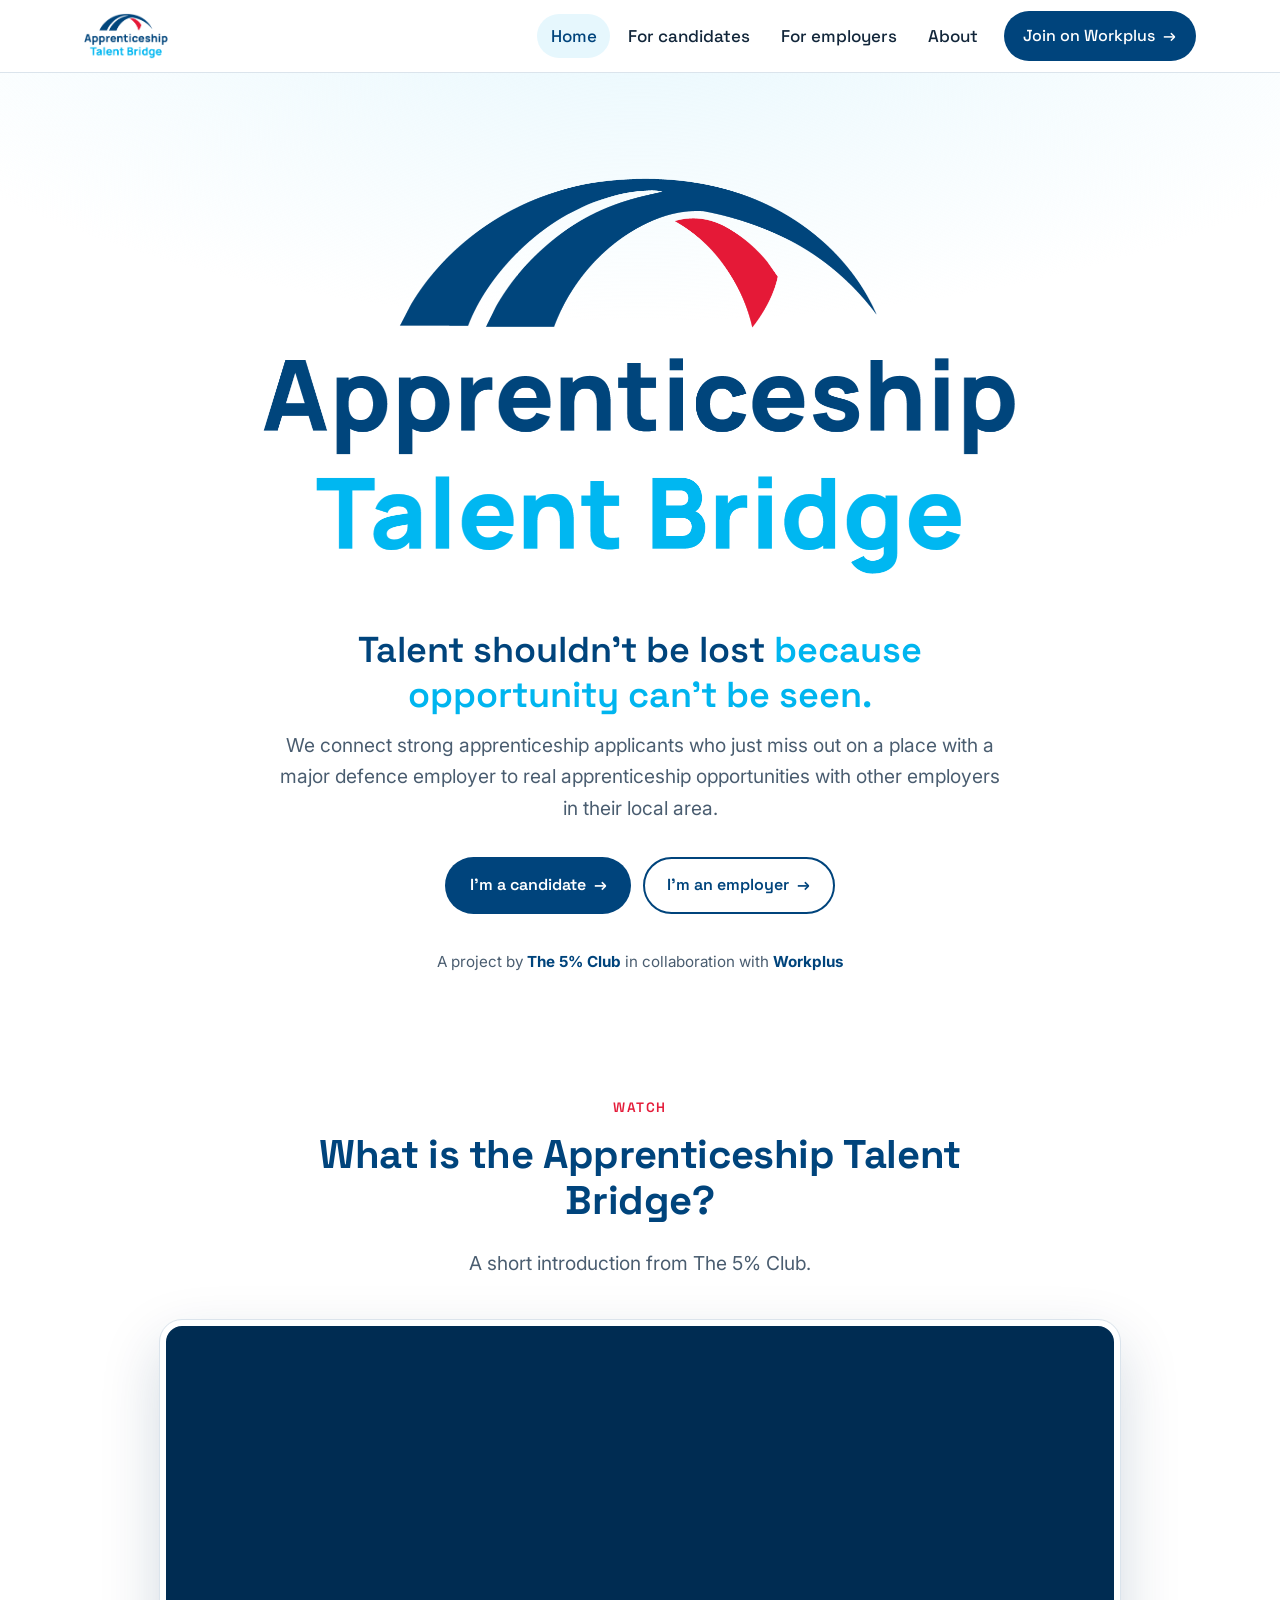
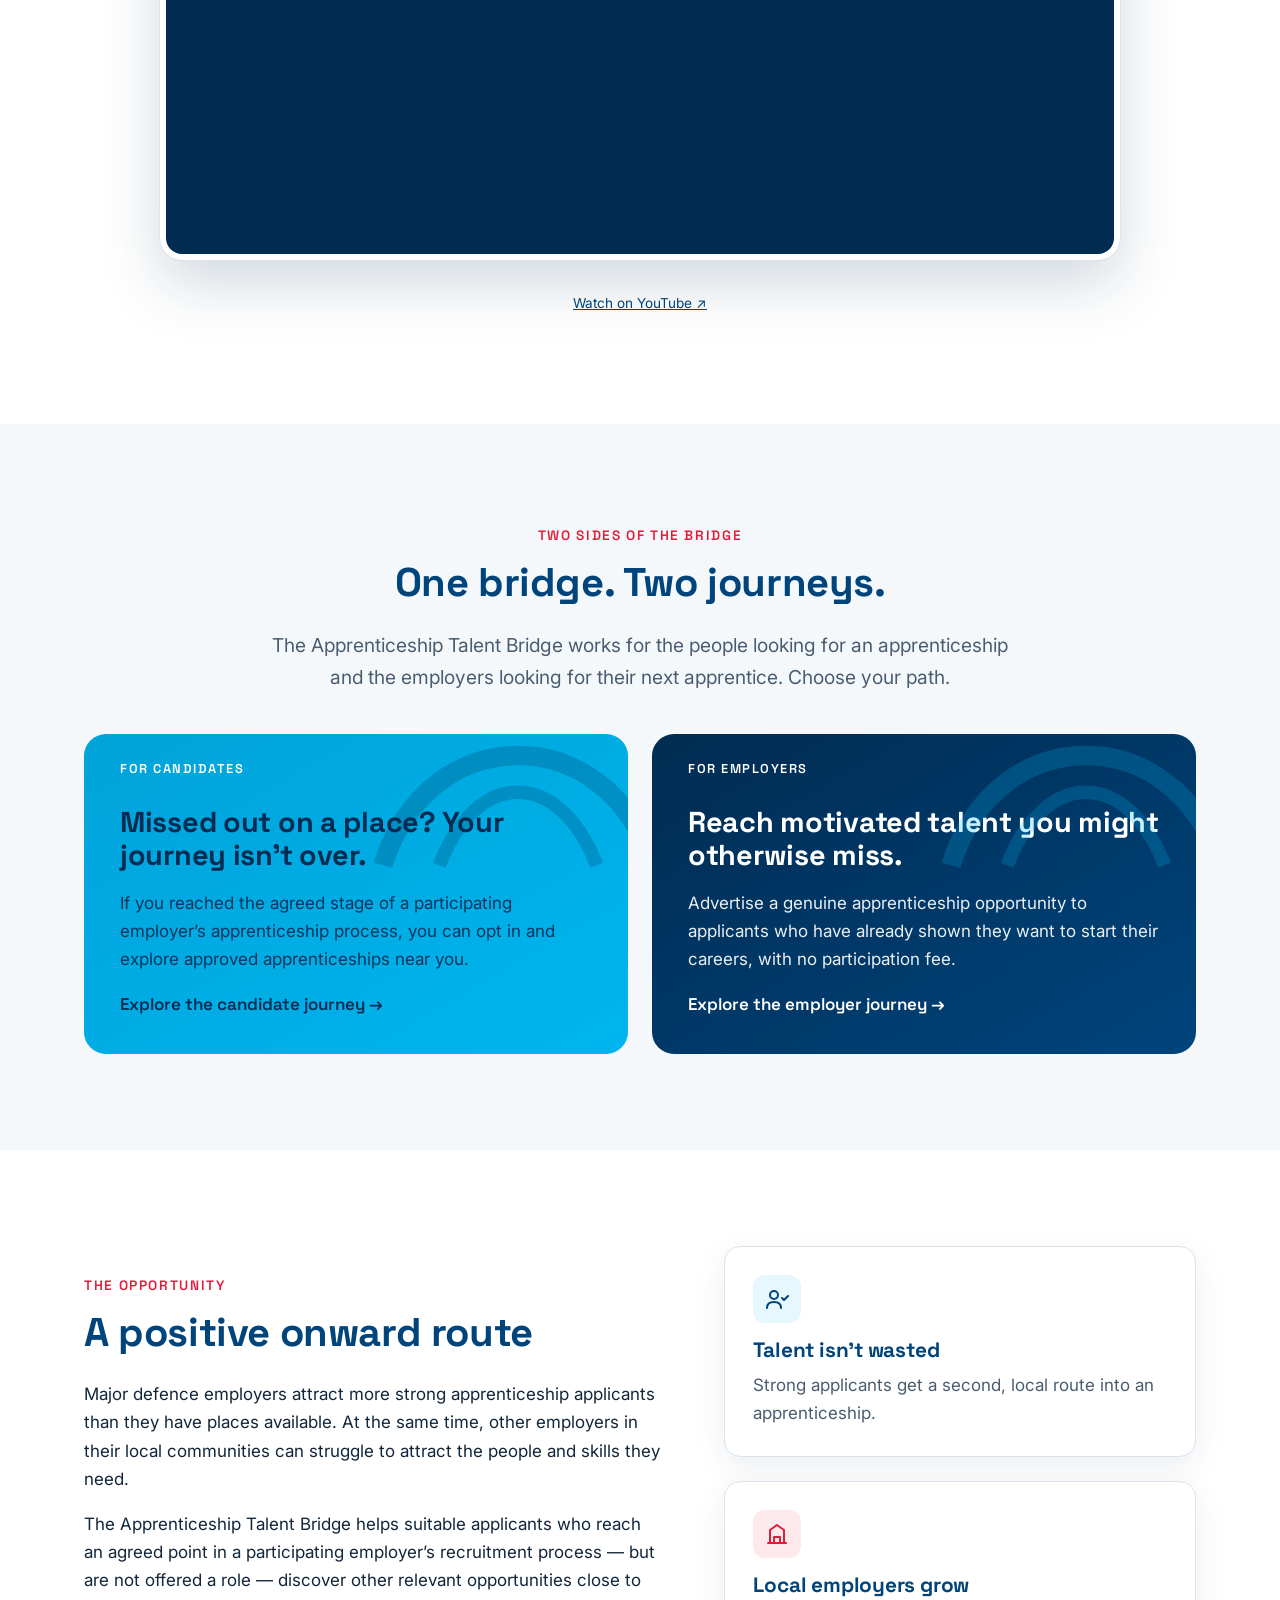
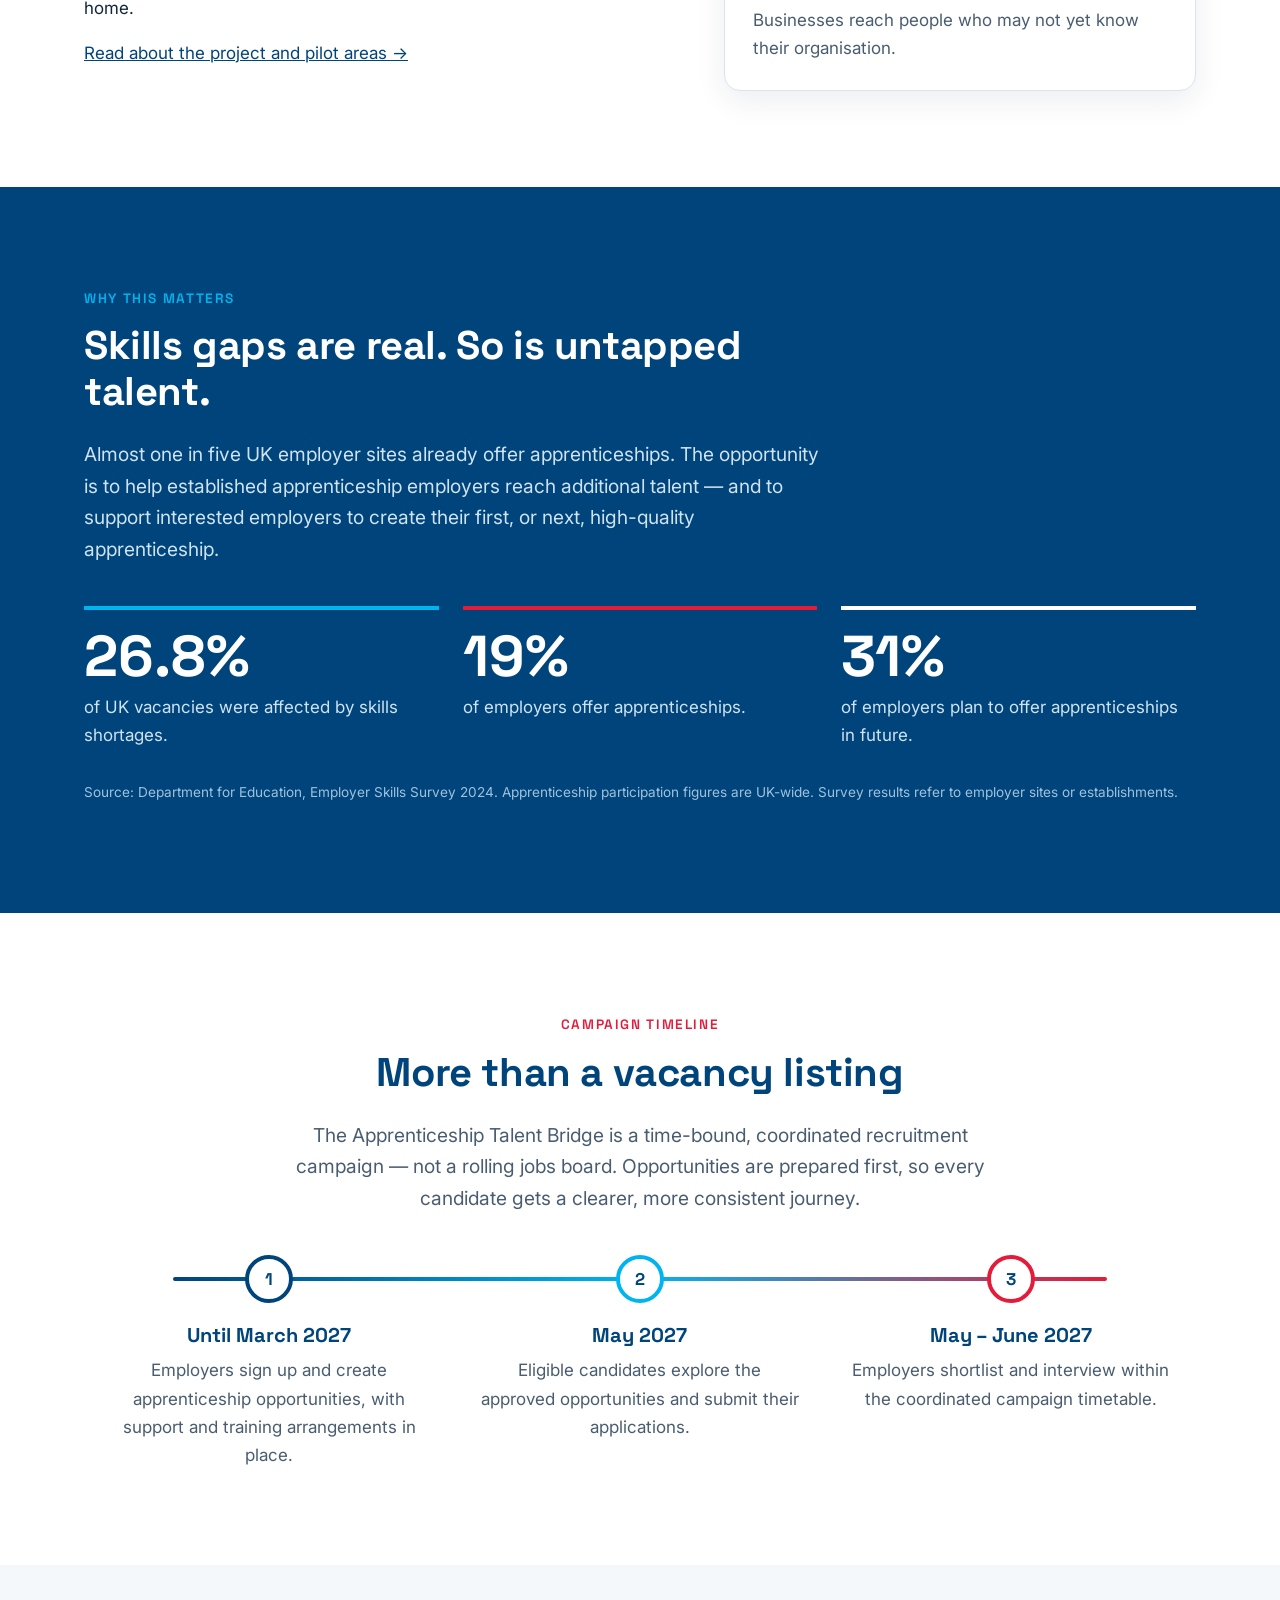
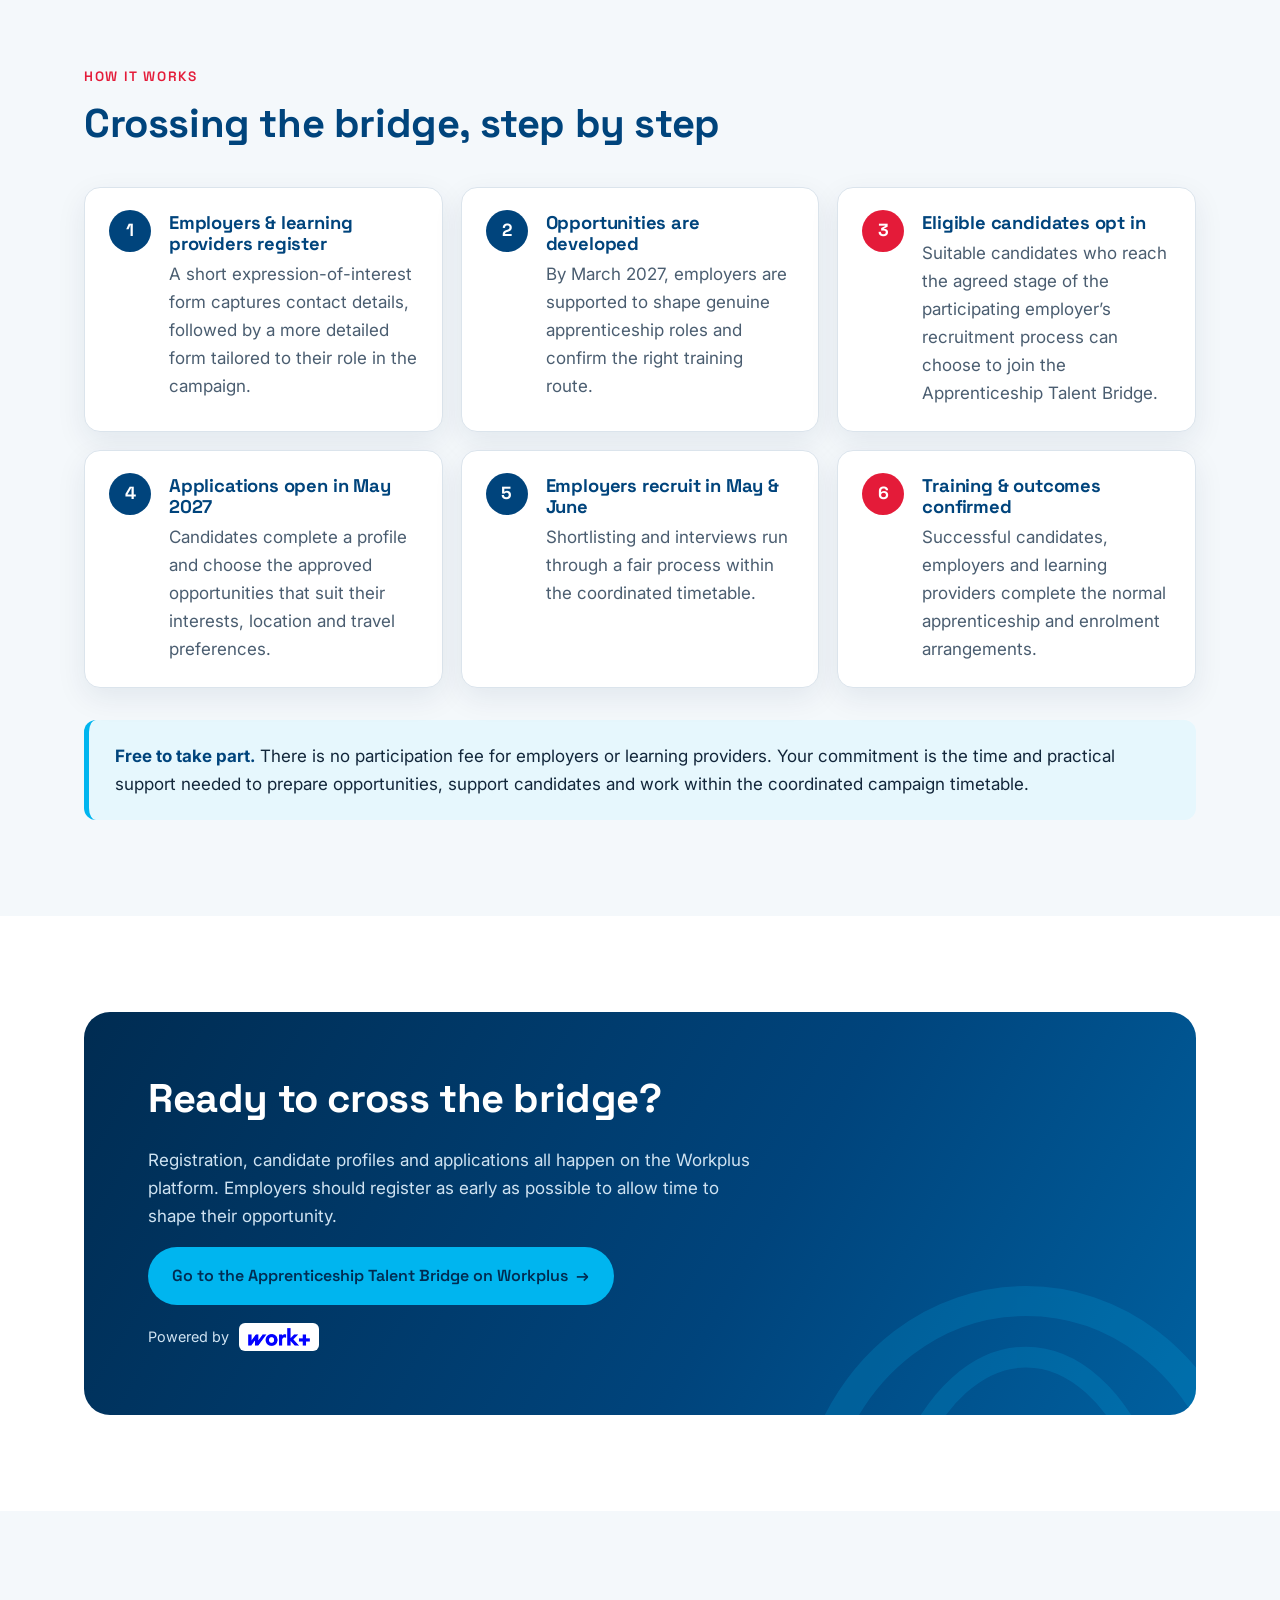
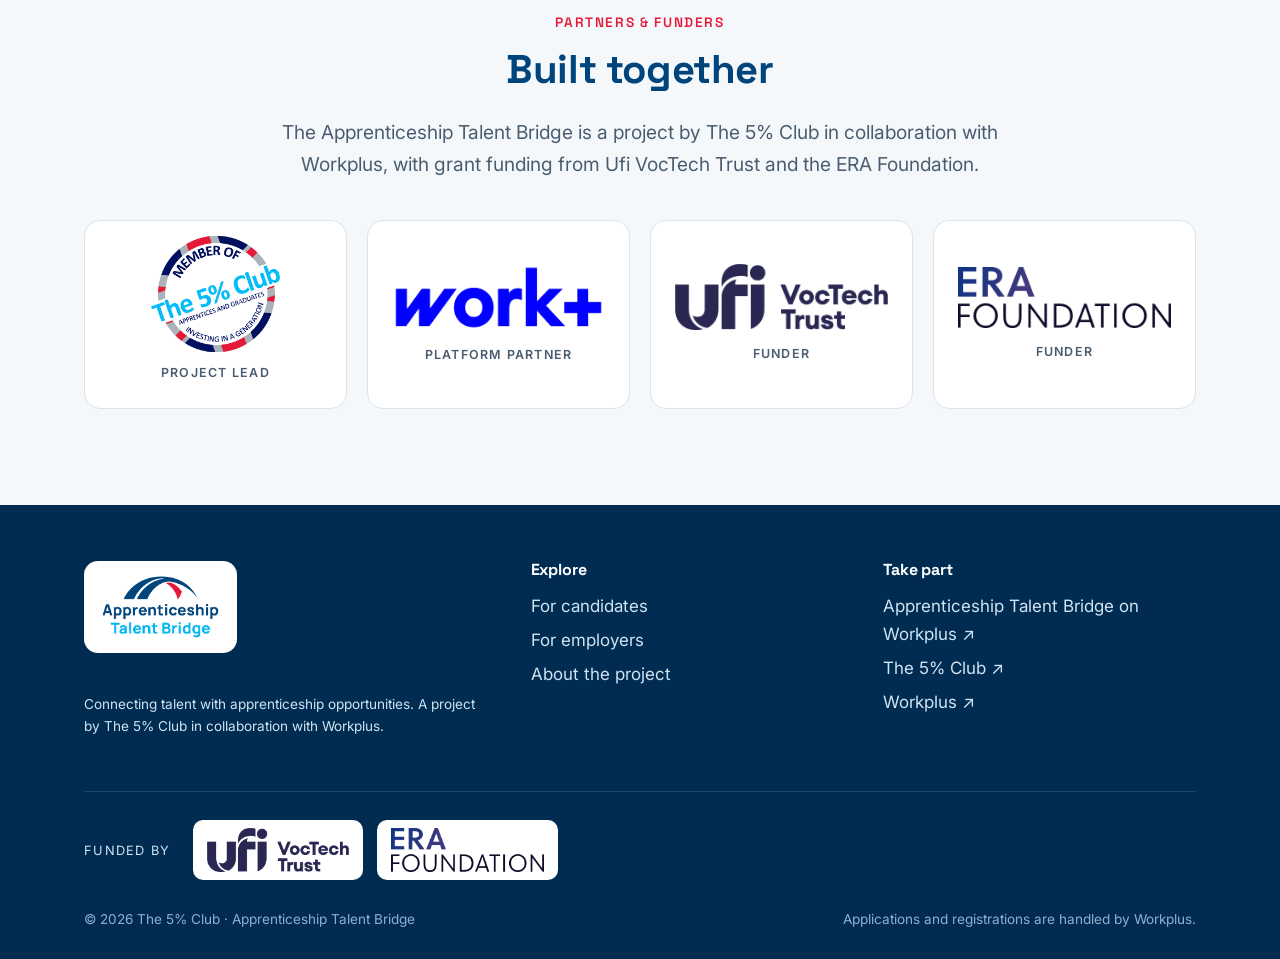
==== index.html @ cb05fc63 "Update Apprenticeship Talent Bridge website" ====
<!doctype html>
<html lang="en-GB">
<head>
  <meta charset="utf-8">
  <meta name="viewport" content="width=device-width, initial-scale=1">
  <title>Apprenticeship Talent Bridge</title>
  <meta name="description" content="The Apprenticeship Talent Bridge connects talented apprenticeship applicants with opportunities at local employers. A project by The 5% Club in collaboration with Workplus.">
  <link rel="icon" href="assets/logos/atb-logo.png">
  <link rel="preconnect" href="https://fonts.googleapis.com">
  <link rel="preconnect" href="https://fonts.gstatic.com" crossorigin>
  <link href="https://fonts.googleapis.com/css2?family=Inter:wght@400;500;600&family=Space+Grotesk:wght@500;600;700&display=swap" rel="stylesheet">
  <link rel="stylesheet" href="css/styles.css">
</head>
<body>
  <a class="skip-link" href="#main">Skip to content</a>

  <header class="site-header">
    <div class="container">
      <a class="brand" href="index.html" aria-label="Apprenticeship Talent Bridge home">
        <img src="assets/logos/atb-logo.png" alt="Apprenticeship Talent Bridge">
      </a>
      <button class="menu-toggle" aria-expanded="false" aria-controls="site-nav" aria-label="Open menu">
        <svg width="24" height="24" viewBox="0 0 24 24" fill="none" stroke="currentColor" stroke-width="2.5" stroke-linecap="round"><path d="M4 7h16M4 12h16M4 17h16"/></svg>
      </button>
      <nav class="nav" id="site-nav" aria-label="Main">
        <a href="index.html" aria-current="page">Home</a>
        <a href="candidates.html">For candidates</a>
        <a href="employers.html">For employers</a>
        <a href="about.html">About</a>
        <a class="btn btn-primary" href="https://campaigns.workplus.app/atb" target="_blank" rel="noopener">Join on Workplus <span class="arrow" aria-hidden="true">→</span></a>
      </nav>
    </div>
  </header>

  <main id="main">
    <!-- HERO: ATB logo is the dominant element -->
    <section class="hero-home">
      <div class="container">
        <h1 class="mb-0">
          <img class="hero-logo" src="assets/logos/atb-logo.png" alt="Apprenticeship Talent Bridge" width="1500" height="814">
        </h1>
        <p class="hero-tagline">Talent shouldn’t be lost <span>because opportunity can’t be seen.</span></p>
        <p class="lead">We connect strong apprenticeship applicants who just miss out on a place with a major defence employer to real apprenticeship opportunities with other employers in their local area.</p>
        <div class="btn-row">
          <a class="btn btn-primary" href="candidates.html">I’m a candidate <span class="arrow" aria-hidden="true">→</span></a>
          <a class="btn btn-outline" href="employers.html">I’m an employer <span class="arrow" aria-hidden="true">→</span></a>
        </div>
        <p class="hero-credit">A project by <strong>The 5% Club</strong> in collaboration with <strong>Workplus</strong></p>
      </div>
    </section>

    <!-- Explainer video (autoplay off; privacy-enhanced mode sets no YouTube cookies until played) -->
    <section class="section video-section" aria-labelledby="video-heading">
      <div class="container">
        <div class="section-head center" data-reveal>
          <span class="eyebrow">Watch</span>
          <h2 id="video-heading">What is the Apprenticeship Talent Bridge?</h2>
          <p class="lead">A short introduction from The 5% Club.</p>
        </div>
        <div class="video-frame" data-reveal>
          <iframe
            src="https://www.youtube-nocookie.com/embed/Qj1nKmSsBhU?rel=0"
            title="What is the Apprenticeship Talent Bridge? (YouTube video from The 5% Club)"
            loading="lazy"
            allow="accelerometer; clipboard-write; encrypted-media; gyroscope; picture-in-picture; web-share"
            referrerpolicy="strict-origin-when-cross-origin"
            allowfullscreen></iframe>
        </div>
        <p class="center small muted mt-2"><a href="https://youtu.be/Qj1nKmSsBhU" target="_blank" rel="noopener">Watch on YouTube ↗</a></p>
      </div>
    </section>

    <!-- Two perspectives -->
    <section class="section alt">
      <div class="container">
        <div class="section-head center" data-reveal>
          <span class="eyebrow">Two sides of the bridge</span>
          <h2>One bridge. Two journeys.</h2>
          <p class="lead">The Apprenticeship Talent Bridge works for the people looking for an apprenticeship and the employers looking for their next apprentice. Choose your path.</p>
        </div>
        <div class="doors">
          <a class="door candidate" href="candidates.html" data-reveal>
            <span class="tag">For candidates</span>
            <svg class="arch" viewBox="0 0 400 220" aria-hidden="true" style="color:#002c52"><path d="M20 215C80 20 320 20 380 215" fill="none" stroke="currentColor" stroke-width="26"/><path d="M95 215C145 85 255 85 305 215" fill="none" stroke="currentColor" stroke-width="18"/></svg>
            <h3>Missed out on a place? Your journey isn’t over.</h3>
            <p>If you reached the agreed stage of a participating employer’s apprenticeship process, you can opt in and explore approved apprenticeships near you.</p>
            <span class="door-link">Explore the candidate journey →</span>
          </a>
          <a class="door employer" href="employers.html" data-reveal>
            <span class="tag">For employers</span>
            <svg class="arch" viewBox="0 0 400 220" aria-hidden="true" style="color:#00b5ef"><path d="M20 215C80 20 320 20 380 215" fill="none" stroke="currentColor" stroke-width="26"/><path d="M95 215C145 85 255 85 305 215" fill="none" stroke="currentColor" stroke-width="18"/></svg>
            <h3>Reach motivated talent you might otherwise miss.</h3>
            <p>Advertise a genuine apprenticeship opportunity to applicants who have already shown they want to start their careers, with no participation fee.</p>
            <span class="door-link">Explore the employer journey →</span>
          </a>
        </div>
      </div>
    </section>

    <!-- The opportunity -->
    <section class="section">
      <div class="container split">
        <div data-reveal>
          <span class="eyebrow">The opportunity</span>
          <h2>A positive onward route</h2>
          <p>Major defence employers attract more strong apprenticeship applicants than they have places available. At the same time, other employers in their local communities can struggle to attract the people and skills they need.</p>
          <p>The Apprenticeship Talent Bridge helps suitable applicants who reach an agreed point in a participating employer’s recruitment process — but are not offered a role — discover other relevant opportunities close to home.</p>
          <p class="mb-0"><a href="about.html">Read about the project and pilot areas →</a></p>
        </div>
        <div class="grid" data-reveal>
          <div class="card">
            <div class="icon" aria-hidden="true"><svg width="24" height="24" viewBox="0 0 24 24" fill="none" stroke="currentColor" stroke-width="2" stroke-linecap="round" stroke-linejoin="round"><circle cx="9" cy="8" r="4"/><path d="M2 21c0-4 3-6 7-6s7 2 7 6"/><path d="M17 11l2 2 4-4"/></svg></div>
            <h3>Talent isn’t wasted</h3>
            <p class="muted">Strong applicants get a second, local route into an apprenticeship.</p>
          </div>
          <div class="card">
            <div class="icon red" aria-hidden="true"><svg width="24" height="24" viewBox="0 0 24 24" fill="none" stroke="currentColor" stroke-width="2" stroke-linecap="round" stroke-linejoin="round"><path d="M3 21h18"/><path d="M5 21V8l7-5 7 5v13"/><path d="M9 21v-6h6v6"/></svg></div>
            <h3>Local employers grow</h3>
            <p class="muted">Businesses reach people who may not yet know their organisation.</p>
          </div>
        </div>
      </div>
    </section>

    <!-- Why it matters -->
    <section class="section navy">
      <div class="container">
        <div class="section-head" data-reveal>
          <span class="eyebrow" style="color:var(--sky)">Why this matters</span>
          <h2>Skills gaps are real. So is untapped talent.</h2>
          <p class="lead">Almost one in five UK employer sites already offer apprenticeships. The opportunity is to help established apprenticeship employers reach additional talent — and to support interested employers to create their first, or next, high-quality apprenticeship.</p>
        </div>
        <div class="stats" data-reveal>
          <div class="stat"><div class="stat-num">26.8%</div><p>of UK vacancies were affected by skills shortages.</p></div>
          <div class="stat"><div class="stat-num">19%</div><p>of employers offer apprenticeships.</p></div>
          <div class="stat"><div class="stat-num">31%</div><p>of employers plan to offer apprenticeships in future.</p></div>
        </div>
        <p class="source">Source: Department for Education, Employer Skills Survey 2024. Apprenticeship participation figures are UK-wide. Survey results refer to employer sites or establishments.</p>
      </div>
    </section>

    <!-- Timeline -->
    <section class="section">
      <div class="container">
        <div class="section-head center" data-reveal>
          <span class="eyebrow">Campaign timeline</span>
          <h2>More than a vacancy listing</h2>
          <p class="lead">The Apprenticeship Talent Bridge is a time-bound, coordinated recruitment campaign — not a rolling jobs board. Opportunities are prepared first, so every candidate gets a clearer, more consistent journey.</p>
        </div>
        <div class="timeline" data-reveal>
          <div class="tl-item">
            <div class="tl-dot">1</div>
            <div>
              <div class="tl-when">Until March 2027</div>
              <p>Employers sign up and create apprenticeship opportunities, with support and training arrangements in place.</p>
            </div>
          </div>
          <div class="tl-item">
            <div class="tl-dot">2</div>
            <div>
              <div class="tl-when">May 2027</div>
              <p>Eligible candidates explore the approved opportunities and submit their applications.</p>
            </div>
          </div>
          <div class="tl-item">
            <div class="tl-dot">3</div>
            <div>
              <div class="tl-when">May – June 2027</div>
              <p>Employers shortlist and interview within the coordinated campaign timetable.</p>
            </div>
          </div>
        </div>
      </div>
    </section>

    <!-- How it works -->
    <section class="section alt">
      <div class="container">
        <div class="section-head" data-reveal>
          <span class="eyebrow">How it works</span>
          <h2>Crossing the bridge, step by step</h2>
        </div>
        <ol class="steps cols">
          <li class="step" data-reveal><h3>Employers &amp; learning providers register</h3><p>A short expression-of-interest form captures contact details, followed by a more detailed form tailored to their role in the campaign.</p></li>
          <li class="step" data-reveal><h3>Opportunities are developed</h3><p>By March 2027, employers are supported to shape genuine apprenticeship roles and confirm the right training route.</p></li>
          <li class="step highlight" data-reveal><h3>Eligible candidates opt in</h3><p>Suitable candidates who reach the agreed stage of the participating employer’s recruitment process can choose to join the Apprenticeship Talent Bridge.</p></li>
          <li class="step" data-reveal><h3>Applications open in May 2027</h3><p>Candidates complete a profile and choose the approved opportunities that suit their interests, location and travel preferences.</p></li>
          <li class="step" data-reveal><h3>Employers recruit in May &amp; June</h3><p>Shortlisting and interviews run through a fair process within the coordinated timetable.</p></li>
          <li class="step highlight" data-reveal><h3>Training &amp; outcomes confirmed</h3><p>Successful candidates, employers and learning providers complete the normal apprenticeship and enrolment arrangements.</p></li>
        </ol>
        <div class="callout mt-2" data-reveal>
          <div>
            <p><strong>Free to take part.</strong> There is no participation fee for employers or learning providers. Your commitment is the time and practical support needed to prepare opportunities, support candidates and work within the coordinated campaign timetable.</p>
          </div>
        </div>
      </div>
    </section>

    <!-- CTA -->
    <section class="section">
      <div class="container">
        <div class="cta-band" data-reveal>
          <svg class="arch" viewBox="0 0 400 220" aria-hidden="true" style="color:#00b5ef"><path d="M20 215C80 20 320 20 380 215" fill="none" stroke="currentColor" stroke-width="26"/><path d="M95 215C145 85 255 85 305 215" fill="none" stroke="currentColor" stroke-width="18"/></svg>
          <h2>Ready to cross the bridge?</h2>
          <p>Registration, candidate profiles and applications all happen on the Workplus platform. Employers should register as early as possible to allow time to shape their opportunity.</p>
          <div class="btn-row">
            <a class="btn btn-sky" href="https://campaigns.workplus.app/atb" target="_blank" rel="noopener">Go to the Apprenticeship Talent Bridge on Workplus <span class="arrow" aria-hidden="true">→</span></a>
          </div>
          <div class="wp">Powered by <img src="assets/logos/workplus.webp" alt="Workplus"></div>
        </div>
      </div>
    </section>

    <!-- Partners -->
    <section class="section alt">
      <div class="container">
        <div class="section-head center" data-reveal>
          <span class="eyebrow">Partners &amp; funders</span>
          <h2>Built together</h2>
          <p class="lead">The Apprenticeship Talent Bridge is a project by The 5% Club in collaboration with Workplus, with grant funding from Ufi VocTech Trust and the ERA Foundation.</p>
        </div>
        <div class="partners" data-reveal>
          <div class="partner"><img class="badge" src="assets/logos/5percent-club.png" alt="The 5% Club"><span class="role">Project lead</span></div>
          <div class="partner"><img src="assets/logos/workplus.webp" alt="Workplus"><span class="role">Platform partner</span></div>
          <div class="partner"><img src="assets/logos/ufi-voctech-trust.png" alt="Ufi VocTech Trust"><span class="role">Funder</span></div>
          <div class="partner"><img src="assets/logos/era-foundation.svg" alt="ERA Foundation"><span class="role">Funder</span></div>
        </div>
      </div>
    </section>
  </main>

  <footer class="site-footer">
    <div class="container">
      <div class="footer-top">
        <div>
          <a class="footer-logo" href="index.html"><img src="assets/logos/atb-logo.png" alt="Apprenticeship Talent Bridge"></a>
          <p class="mt-2 small">Connecting talent with apprenticeship opportunities. A project by The 5% Club in collaboration with Workplus.</p>
        </div>
        <div>
          <h4>Explore</h4>
          <ul>
            <li><a href="candidates.html">For candidates</a></li>
            <li><a href="employers.html">For employers</a></li>
            <li><a href="about.html">About the project</a></li>
          </ul>
        </div>
        <div>
          <h4>Take part</h4>
          <ul>
            <li><a href="https://campaigns.workplus.app/atb" target="_blank" rel="noopener">Apprenticeship Talent Bridge on Workplus ↗</a></li>
            <li><a href="https://www.5percentclub.org.uk/" target="_blank" rel="noopener">The 5% Club ↗</a></li>
            <li><a href="https://www.workplus.app/" target="_blank" rel="noopener">Workplus ↗</a></li>
          </ul>
        </div>
      </div>
      <div class="footer-logos">
        <span class="label">Funded by</span>
        <span class="logo-chip"><img src="assets/logos/ufi-voctech-trust.png" alt="Ufi VocTech Trust"></span>
        <span class="logo-chip"><img src="assets/logos/era-foundation.svg" alt="ERA Foundation"></span>
      </div>
      <div class="footer-bottom">
        <span>© <span id="year">2026</span> The 5% Club · Apprenticeship Talent Bridge</span>
        <span>Applications and registrations are handled by Workplus.</span>
      </div>
    </div>
  </footer>
  <script src="js/main.js"></script>
</body>
</html>
---- css/styles.css ----
/* =========================================================
   Apprenticeship Talent Bridge — site styles
   Brand colours taken from the ATB logo
   ========================================================= */
:root {
  --navy: #00447c;
  --navy-deep: #002c52;
  --sky: #00b5ef;
  --sky-soft: #e6f7fd;
  --red: #e41b39;
  --ink: #12263a;
  --muted: #4a5d70;
  --line: #dbe4ec;
  --bg: #ffffff;
  --bg-alt: #f4f8fb;
  --radius: 16px;
  --shadow: 0 10px 30px rgba(0, 44, 82, 0.08);
  --max: 1160px;
  --font-head: "Space Grotesk", system-ui, sans-serif;
  --font-body: "Inter", system-ui, -apple-system, "Segoe UI", sans-serif;
}

*, *::before, *::after { box-sizing: border-box; }
html { scroll-behavior: smooth; }
body {
  margin: 0;
  font-family: var(--font-body);
  font-size: 1.0625rem;
  line-height: 1.65;
  color: var(--ink);
  background: var(--bg);
  -webkit-font-smoothing: antialiased;
}
img { max-width: 100%; height: auto; display: block; }
a { color: var(--navy); }
a:hover { color: var(--sky); }
:focus-visible { outline: 3px solid var(--sky); outline-offset: 3px; border-radius: 4px; }

h1, h2, h3, h4 {
  font-family: var(--font-head);
  color: var(--navy);
  line-height: 1.15;
  margin: 0 0 .6em;
  letter-spacing: -0.01em;
}
h1 { font-size: clamp(2.2rem, 5vw, 3.4rem); }
h2 { font-size: clamp(1.8rem, 3.5vw, 2.5rem); }
h3 { font-size: 1.3rem; }
p { margin: 0 0 1em; }

.container { width: 100%; max-width: var(--max); margin: 0 auto; padding: 0 24px; }
.skip-link {
  position: absolute; left: -999px; top: 8px; background: var(--navy); color: #fff;
  padding: 8px 14px; border-radius: 8px; z-index: 100;
}
.skip-link:focus { left: 8px; color: #fff; }

.eyebrow {
  display: inline-block;
  font-family: var(--font-head);
  font-weight: 600;
  font-size: .85rem;
  text-transform: uppercase;
  letter-spacing: .12em;
  color: var(--red);
  margin-bottom: .8rem;
}
.lead { font-size: 1.2rem; color: var(--muted); max-width: 46rem; }
.muted { color: var(--muted); }
.small { font-size: .85rem; }

/* ---------- Buttons ---------- */
.btn {
  display: inline-flex; align-items: center; gap: .5rem;
  font-family: var(--font-head); font-weight: 600; font-size: 1rem;
  padding: .85rem 1.4rem; border-radius: 999px; text-decoration: none;
  border: 2px solid transparent; transition: transform .15s, background .15s, color .15s;
  cursor: pointer;
}
.btn:hover { transform: translateY(-2px); }
.btn-primary { background: var(--navy); color: #fff; }
.btn-primary:hover { background: var(--navy-deep); color: #fff; }
.btn-sky { background: var(--sky); color: var(--navy-deep); }
.btn-sky:hover { background: #fff; color: var(--navy); }
.btn-outline { border-color: var(--navy); color: var(--navy); background: transparent; }
.btn-outline:hover { background: var(--navy); color: #fff; }
.btn-light { border-color: #fff; color: #fff; }
.btn-light:hover { background: #fff; color: var(--navy); }
.btn .arrow { transition: transform .15s; }
.btn:hover .arrow { transform: translateX(3px); }
.btn-row { display: flex; flex-wrap: wrap; gap: 12px; }

/* ---------- Header ---------- */
.site-header {
  position: sticky; top: 0; z-index: 50;
  background: rgba(255,255,255,.95);
  backdrop-filter: blur(8px);
  border-bottom: 1px solid var(--line);
}
.site-header .container { display: flex; align-items: center; justify-content: space-between; gap: 16px; min-height: 72px; }
.brand img { height: 46px; width: auto; }
.nav { display: flex; align-items: center; gap: 4px; }
.nav a {
  font-family: var(--font-head); font-weight: 500; text-decoration: none; color: var(--ink);
  padding: .5rem .85rem; border-radius: 999px;
}
.nav a:hover { color: var(--navy); background: var(--bg-alt); }
.nav a[aria-current="page"] { color: var(--navy); background: var(--sky-soft); }
.nav .btn { margin-left: 8px; padding: .6rem 1.1rem; }
.nav .btn-primary, .nav .btn-primary:hover { color: #fff; background: var(--navy); }
.menu-toggle {
  display: none; background: none; border: 2px solid var(--line); border-radius: 10px;
  padding: 8px 10px; cursor: pointer; color: var(--navy);
}
.menu-toggle svg { display: block; }

@media (max-width: 860px) {
  .menu-toggle { display: block; }
  .nav {
    position: absolute; top: 100%; left: 0; right: 0;
    flex-direction: column; align-items: stretch; gap: 0;
    background: #fff; border-bottom: 1px solid var(--line);
    padding: 8px 16px 16px; display: none;
  }
  .nav.open { display: flex; }
  .nav a { padding: .8rem 1rem; border-radius: 10px; }
  .nav .btn { margin: 8px 0 0; justify-content: center; }
}

/* ---------- Home hero (dominant logo) ---------- */
.hero-home {
  position: relative; overflow: hidden;
  padding: clamp(48px, 8vw, 96px) 0 clamp(56px, 8vw, 104px);
  text-align: center;
  background:
    radial-gradient(1200px 500px at 50% -10%, var(--sky-soft), transparent 70%),
    #fff;
}
.hero-logo {
  width: min(760px, 92%);
  margin: 0 auto clamp(28px, 4vw, 44px);
  animation: rise .9s ease-out both;
}
.hero-tagline {
  font-family: var(--font-head); font-weight: 600; color: var(--navy);
  font-size: clamp(1.5rem, 3.2vw, 2.25rem); line-height: 1.25; margin: 0 auto .7rem; max-width: 40rem;
}
.hero-tagline span { color: var(--sky); }
.hero-home .lead { margin: 0 auto 2rem; }
.hero-home .btn-row { justify-content: center; }
.hero-credit { margin-top: 2.2rem; color: var(--muted); font-size: .95rem; }
.hero-credit strong { color: var(--navy); }
@keyframes rise { from { opacity: 0; transform: translateY(18px); } to { opacity: 1; transform: none; } }
@media (prefers-reduced-motion: reduce) { .hero-logo { animation: none; } html { scroll-behavior: auto; } }

/* ---------- Inner page hero ---------- */
.hero-page {
  background: var(--navy);
  color: #fff;
  padding: clamp(56px, 8vw, 96px) 0;
  position: relative; overflow: hidden;
}
.hero-page h1 { color: #fff; max-width: 46rem; }
.hero-page .lead { color: #cfe3f2; }
.hero-page .eyebrow { color: var(--sky); }
.hero-page .arch {
  position: absolute; right: -80px; bottom: -40px; width: 560px; opacity: .14; pointer-events: none;
}
.hero-page.sky { background: linear-gradient(135deg, var(--navy) 0%, #00609f 100%); }

/* ---------- Sections ---------- */
.section { padding: clamp(56px, 8vw, 96px) 0; }
.section.alt { background: var(--bg-alt); }
.section.navy { background: var(--navy); color: #fff; }
.section.navy h2, .section.navy h3 { color: #fff; }
.section.navy .lead, .section.navy .muted { color: #cfe3f2; }
.section-head { max-width: 48rem; margin-bottom: 2.5rem; }
.section-head.center { text-align: center; margin-left: auto; margin-right: auto; }
.section-head.center .lead { margin-left: auto; margin-right: auto; }

.grid { display: grid; gap: 24px; }
.grid-2 { grid-template-columns: repeat(auto-fit, minmax(300px, 1fr)); }
.grid-3 { grid-template-columns: repeat(auto-fit, minmax(260px, 1fr)); }
.split { display: grid; grid-template-columns: 1.1fr .9fr; gap: clamp(32px, 5vw, 64px); align-items: center; }
@media (max-width: 860px) { .split { grid-template-columns: 1fr; } }

/* ---------- Cards ---------- */
.card {
  background: #fff; border: 1px solid var(--line); border-radius: var(--radius);
  padding: 28px; box-shadow: var(--shadow);
}
.card h3 { margin-bottom: .4em; }
.card p:last-child { margin-bottom: 0; }
.icon {
  width: 48px; height: 48px; border-radius: 12px; display: grid; place-items: center;
  background: var(--sky-soft); color: var(--navy); margin-bottom: 16px;
}
.icon.red { background: #fde8eb; color: var(--red); }

/* Audience doors on home */
.doors { display: grid; grid-template-columns: 1fr 1fr; gap: 24px; }
@media (max-width: 760px) { .doors { grid-template-columns: 1fr; } }
.door {
  position: relative; overflow: hidden; border-radius: 22px; padding: 72px 36px 36px;
  text-decoration: none; color: #fff; min-height: 300px;
  display: flex; flex-direction: column; justify-content: flex-end;
  transition: transform .2s, box-shadow .2s;
}
.door:hover { transform: translateY(-4px); box-shadow: 0 18px 40px rgba(0,44,82,.2); color: #fff; }
.door.candidate { background: linear-gradient(150deg, #00a3d9, var(--sky)); }
.door.candidate h3, .door.candidate p, .door.candidate .door-link { color: var(--navy-deep); }
.door.employer { background: linear-gradient(150deg, var(--navy-deep), var(--navy)); }
.door h3 { color: inherit; font-size: 1.8rem; }
.door p { opacity: .92; }
.door-link { font-family: var(--font-head); font-weight: 600; }
.door .arch { position: absolute; top: -30px; right: -40px; width: 300px; opacity: .22; }
.door .tag {
  position: absolute; top: 24px; left: 36px;
  font-family: var(--font-head); font-size: .8rem; letter-spacing: .12em; text-transform: uppercase; font-weight: 600;
}

/* ---------- Stats ---------- */
.stats { display: grid; grid-template-columns: repeat(3, 1fr); gap: 24px; }
@media (max-width: 760px) { .stats { grid-template-columns: 1fr; } }
.stat { border-top: 4px solid var(--sky); padding-top: 18px; }
.stat:nth-child(2) { border-color: var(--red); }
.stat:nth-child(3) { border-color: #fff; }
.stat-num { font-family: var(--font-head); font-weight: 700; font-size: clamp(2.6rem, 6vw, 3.6rem); line-height: 1; color: #fff; }
.stat p { color: #cfe3f2; margin: .5rem 0 0; }
.source { margin-top: 2rem; font-size: .85rem; color: #9fc1dc; }

/* ---------- Timeline ---------- */
.timeline { display: grid; grid-template-columns: repeat(3, 1fr); gap: 0; position: relative; }
.timeline::before {
  content: ""; position: absolute; top: 22px; left: 8%; right: 8%; height: 4px;
  background: linear-gradient(90deg, var(--navy), var(--sky), var(--red)); border-radius: 4px;
}
.tl-item { text-align: center; padding: 0 16px; position: relative; }
.tl-dot {
  width: 48px; height: 48px; border-radius: 50%; margin: 0 auto 16px; background: #fff;
  border: 4px solid var(--navy); display: grid; place-items: center;
  font-family: var(--font-head); font-weight: 700; color: var(--navy);
}
.tl-item:nth-child(2) .tl-dot { border-color: var(--sky); }
.tl-item:nth-child(3) .tl-dot { border-color: var(--red); }
.tl-when { font-family: var(--font-head); font-weight: 700; color: var(--navy); font-size: 1.25rem; }
.tl-item p { color: var(--muted); max-width: 20rem; margin: .3rem auto 0; }
@media (max-width: 760px) {
  .timeline { grid-template-columns: 1fr; gap: 28px; }
  .timeline::before { top: 0; bottom: 0; left: 23px; right: auto; width: 4px; height: auto; }
  .tl-item { text-align: left; display: grid; grid-template-columns: 48px 1fr; gap: 16px; padding: 0; }
  .tl-dot { margin: 0; }
  .tl-item p { margin: .2rem 0 0; }
}

/* ---------- Steps ---------- */
.steps { list-style: none; padding: 0; margin: 0; display: grid; gap: 18px; counter-reset: step; }
.steps.cols { grid-template-columns: repeat(auto-fit, minmax(300px, 1fr)); }
.step {
  counter-increment: step; position: relative;
  background: #fff; border: 1px solid var(--line); border-radius: var(--radius);
  padding: 24px 24px 24px 84px; box-shadow: var(--shadow);
}
.step::before {
  content: counter(step);
  position: absolute; left: 24px; top: 22px; width: 42px; height: 42px; border-radius: 50%;
  background: var(--navy); color: #fff; display: grid; place-items: center;
  font-family: var(--font-head); font-weight: 700; font-size: 1.1rem;
}
.step.highlight::before { background: var(--red); }
.step h3 { font-size: 1.15rem; margin-bottom: .3em; }
.step p { margin: 0; color: var(--muted); }
.step .when {
  display: inline-block; font-size: .78rem; font-weight: 600; letter-spacing: .04em;
  background: var(--sky-soft); color: var(--navy); padding: 2px 10px; border-radius: 999px; margin-bottom: 6px;
}

/* ---------- Checklist ---------- */
.checklist { list-style: none; padding: 0; margin: 0; display: grid; gap: 12px; }
.checklist li { position: relative; padding-left: 36px; }
.checklist li::before {
  content: ""; position: absolute; left: 0; top: 3px; width: 22px; height: 22px; border-radius: 50%;
  background: var(--sky) url("data:image/svg+xml,%3Csvg xmlns='http://www.w3.org/2000/svg' viewBox='0 0 24 24' fill='none' stroke='%23002c52' stroke-width='3.5' stroke-linecap='round' stroke-linejoin='round'%3E%3Cpath d='M5 12l5 5L20 7'/%3E%3C/svg%3E") center/14px no-repeat;
}

/* ---------- Callout ---------- */
.callout {
  display: flex; gap: 20px; align-items: flex-start;
  background: var(--sky-soft); border-left: 5px solid var(--sky);
  border-radius: 12px; padding: 22px 26px;
}
.callout.red { background: #fdeef0; border-color: var(--red); }
.callout strong { color: var(--navy); }
.callout p:last-child { margin-bottom: 0; }

/* ---------- Pilot areas ---------- */
.area { border-top: 5px solid var(--navy); }
.area.sky { border-top-color: var(--sky); }
.area.red { border-top-color: var(--red); }
.area .who { font-family: var(--font-head); font-weight: 600; color: var(--red); font-size: .9rem; text-transform: uppercase; letter-spacing: .08em; }

/* ---------- FAQ ---------- */
.faq { display: grid; gap: 12px; max-width: 52rem; }
.faq details {
  background: #fff; border: 1px solid var(--line); border-radius: 12px; padding: 0 22px;
}
.faq summary {
  cursor: pointer; list-style: none; padding: 18px 32px 18px 0; position: relative;
  font-family: var(--font-head); font-weight: 600; color: var(--navy); font-size: 1.08rem;
}
.faq summary::-webkit-details-marker { display: none; }
.faq summary::after {
  content: "+"; position: absolute; right: 0; top: 50%; transform: translateY(-50%);
  font-size: 1.6rem; color: var(--sky); font-weight: 400; transition: transform .2s;
}
.faq details[open] summary::after { transform: translateY(-50%) rotate(45deg); }
.faq details > div { padding: 0 0 18px; color: var(--muted); }

/* ---------- CTA band ---------- */
.cta-band {
  position: relative; overflow: hidden;
  background: linear-gradient(120deg, var(--navy-deep), var(--navy) 60%, #00609f);
  color: #fff; border-radius: 26px; padding: clamp(36px, 6vw, 64px);
}
.cta-band h2 { color: #fff; max-width: 34rem; }
.cta-band p { color: #cfe3f2; max-width: 38rem; }
.cta-band .arch { position: absolute; right: -60px; bottom: -60px; width: 460px; opacity: .18; }
.cta-band .wp {
  display: inline-flex; align-items: center; gap: 10px; margin-top: 18px; font-size: .9rem; color: #cfe3f2;
}
.cta-band .wp img { height: 20px; width: auto; background: #fff; padding: 4px 8px; border-radius: 6px; box-sizing: content-box; }

/* ---------- Video ---------- */
.video-section { padding-top: 0; }
.video-frame {
  position: relative; max-width: 960px; margin: 0 auto;
  aspect-ratio: 16 / 9; border-radius: 22px; overflow: hidden;
  background: var(--navy-deep); box-shadow: 0 24px 60px rgba(0, 44, 82, .18);
  border: 6px solid #fff; outline: 1px solid var(--line);
}
.video-frame iframe { position: absolute; inset: 0; width: 100%; height: 100%; border: 0; }

/* ---------- Partners ---------- */
.partners {
  display: grid; grid-template-columns: repeat(4, 1fr); gap: 20px; align-items: stretch;
}
@media (max-width: 860px) { .partners { grid-template-columns: repeat(2, 1fr); } }
.partner {
  background: #fff; border: 1px solid var(--line); border-radius: var(--radius);
  padding: 24px; display: flex; flex-direction: column; align-items: center; justify-content: center; text-align: center; gap: 14px;
  text-decoration: none; color: var(--muted);
}
.partner img { max-height: 84px; width: auto; max-width: 100%; object-fit: contain; }
.partner img.badge { max-height: 130px; margin: -16px 0 -10px; }
.partner .role { font-size: .78rem; text-transform: uppercase; letter-spacing: .1em; font-weight: 600; color: var(--muted); }

/* ---------- Footer ---------- */
.site-footer { background: var(--navy-deep); color: #cfe3f2; padding: 56px 0 28px; margin-top: 0; }
.footer-top { display: grid; grid-template-columns: 1.3fr 1fr 1fr; gap: 40px; }
@media (max-width: 760px) { .footer-top { grid-template-columns: 1fr; } }
.footer-logo { background: #fff; border-radius: 14px; padding: 14px 18px; display: inline-block; }
.footer-logo img { height: 64px; width: auto; }
.site-footer h4 { color: #fff; font-size: 1rem; margin-bottom: .8rem; }
.site-footer ul { list-style: none; padding: 0; margin: 0; display: grid; gap: 6px; }
.site-footer a { color: #cfe3f2; text-decoration: none; }
.site-footer a:hover { color: var(--sky); }
.footer-logos {
  margin-top: 40px; padding-top: 28px; border-top: 1px solid rgba(255,255,255,.12);
  display: flex; flex-wrap: wrap; gap: 14px; align-items: center;
}
.footer-logos .label { font-size: .8rem; text-transform: uppercase; letter-spacing: .1em; margin-right: 8px; }
.footer-logos span.logo-chip {
  background: #fff; border-radius: 10px; padding: 8px 14px; height: 60px; display: inline-flex; align-items: center;
}
.footer-logos img { max-height: 44px; width: auto; }
.footer-bottom { margin-top: 28px; font-size: .85rem; color: #8fb0cc; display: flex; flex-wrap: wrap; justify-content: space-between; gap: 12px; }

/* Utility */
.mt-0 { margin-top: 0; } .mb-0 { margin-bottom: 0; }
.mt-2 { margin-top: 2rem; } .mt-3 { margin-top: 3rem; }
.center { text-align: center; }
.reveal { opacity: 0; transform: translateY(16px); transition: opacity .6s ease, transform .6s ease; }
.reveal.in { opacity: 1; transform: none; }
@media (prefers-reduced-motion: reduce) { .reveal { opacity: 1; transform: none; transition: none; } }
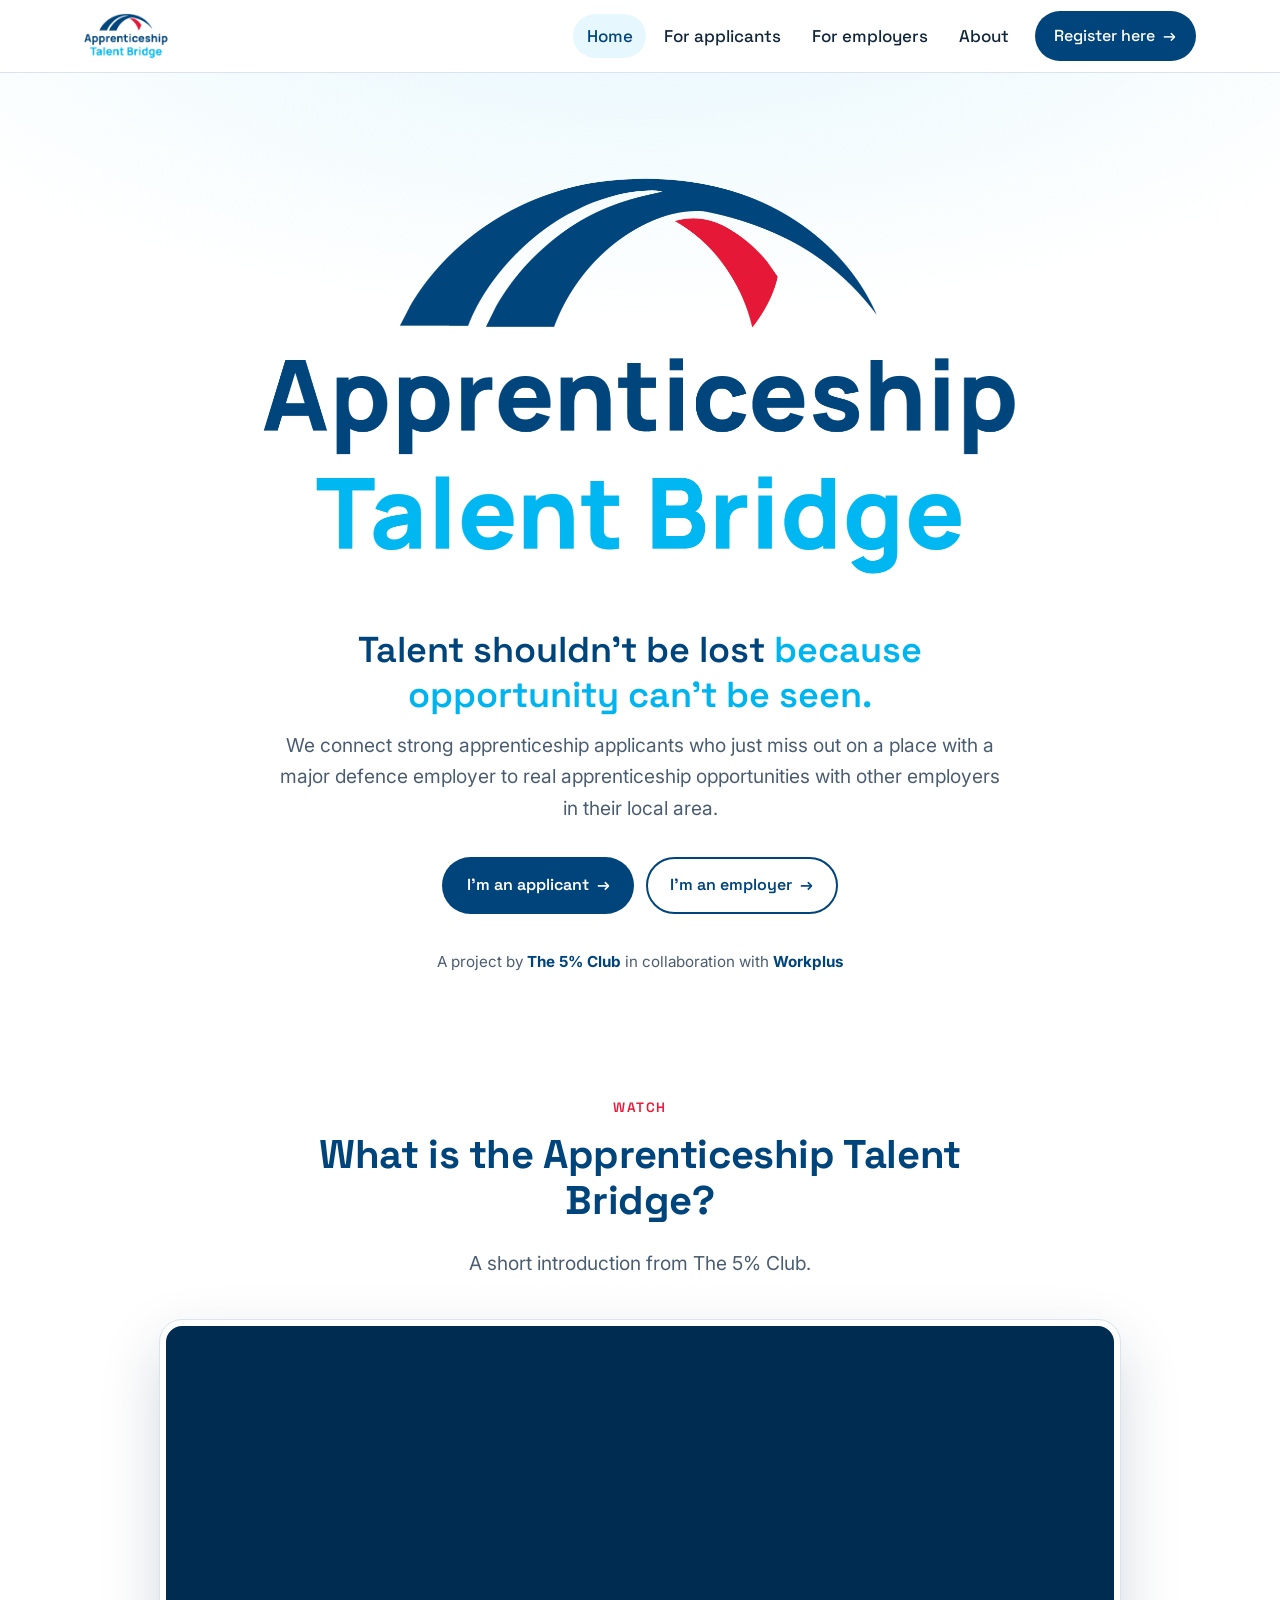
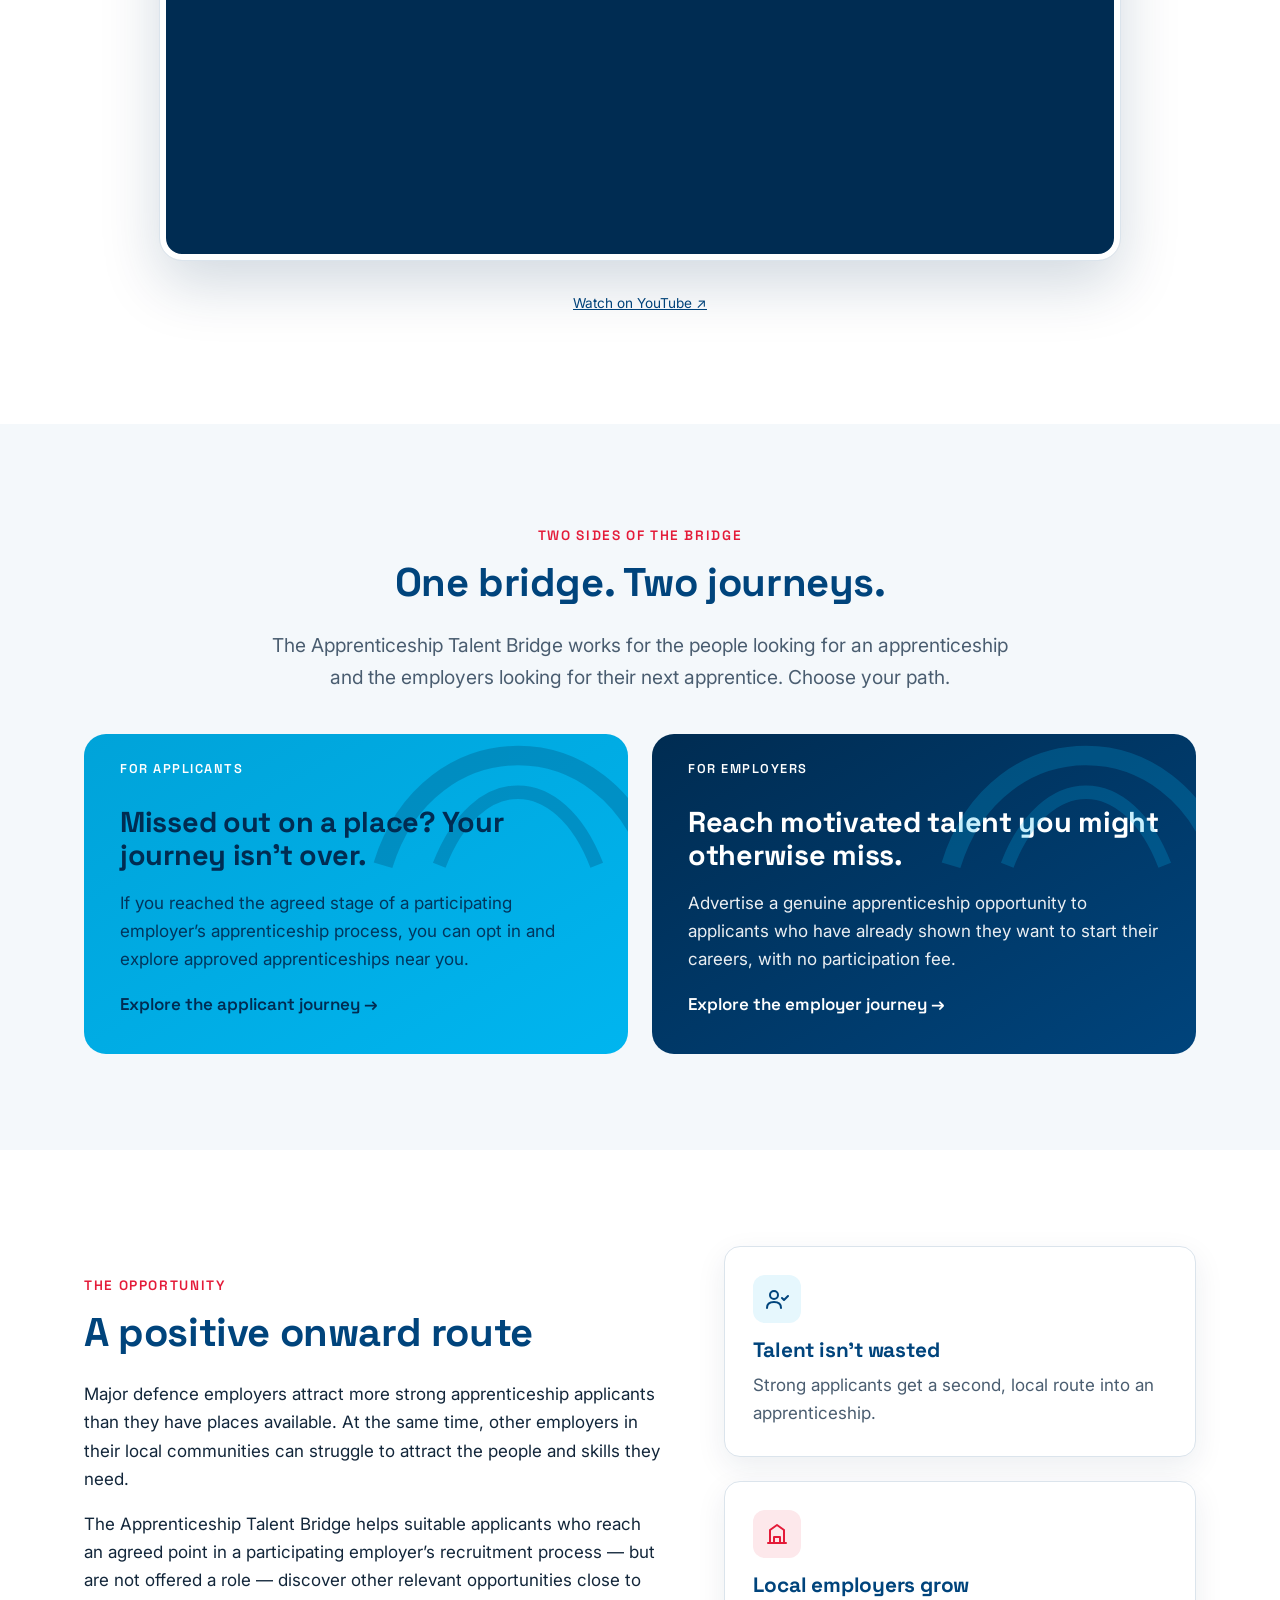
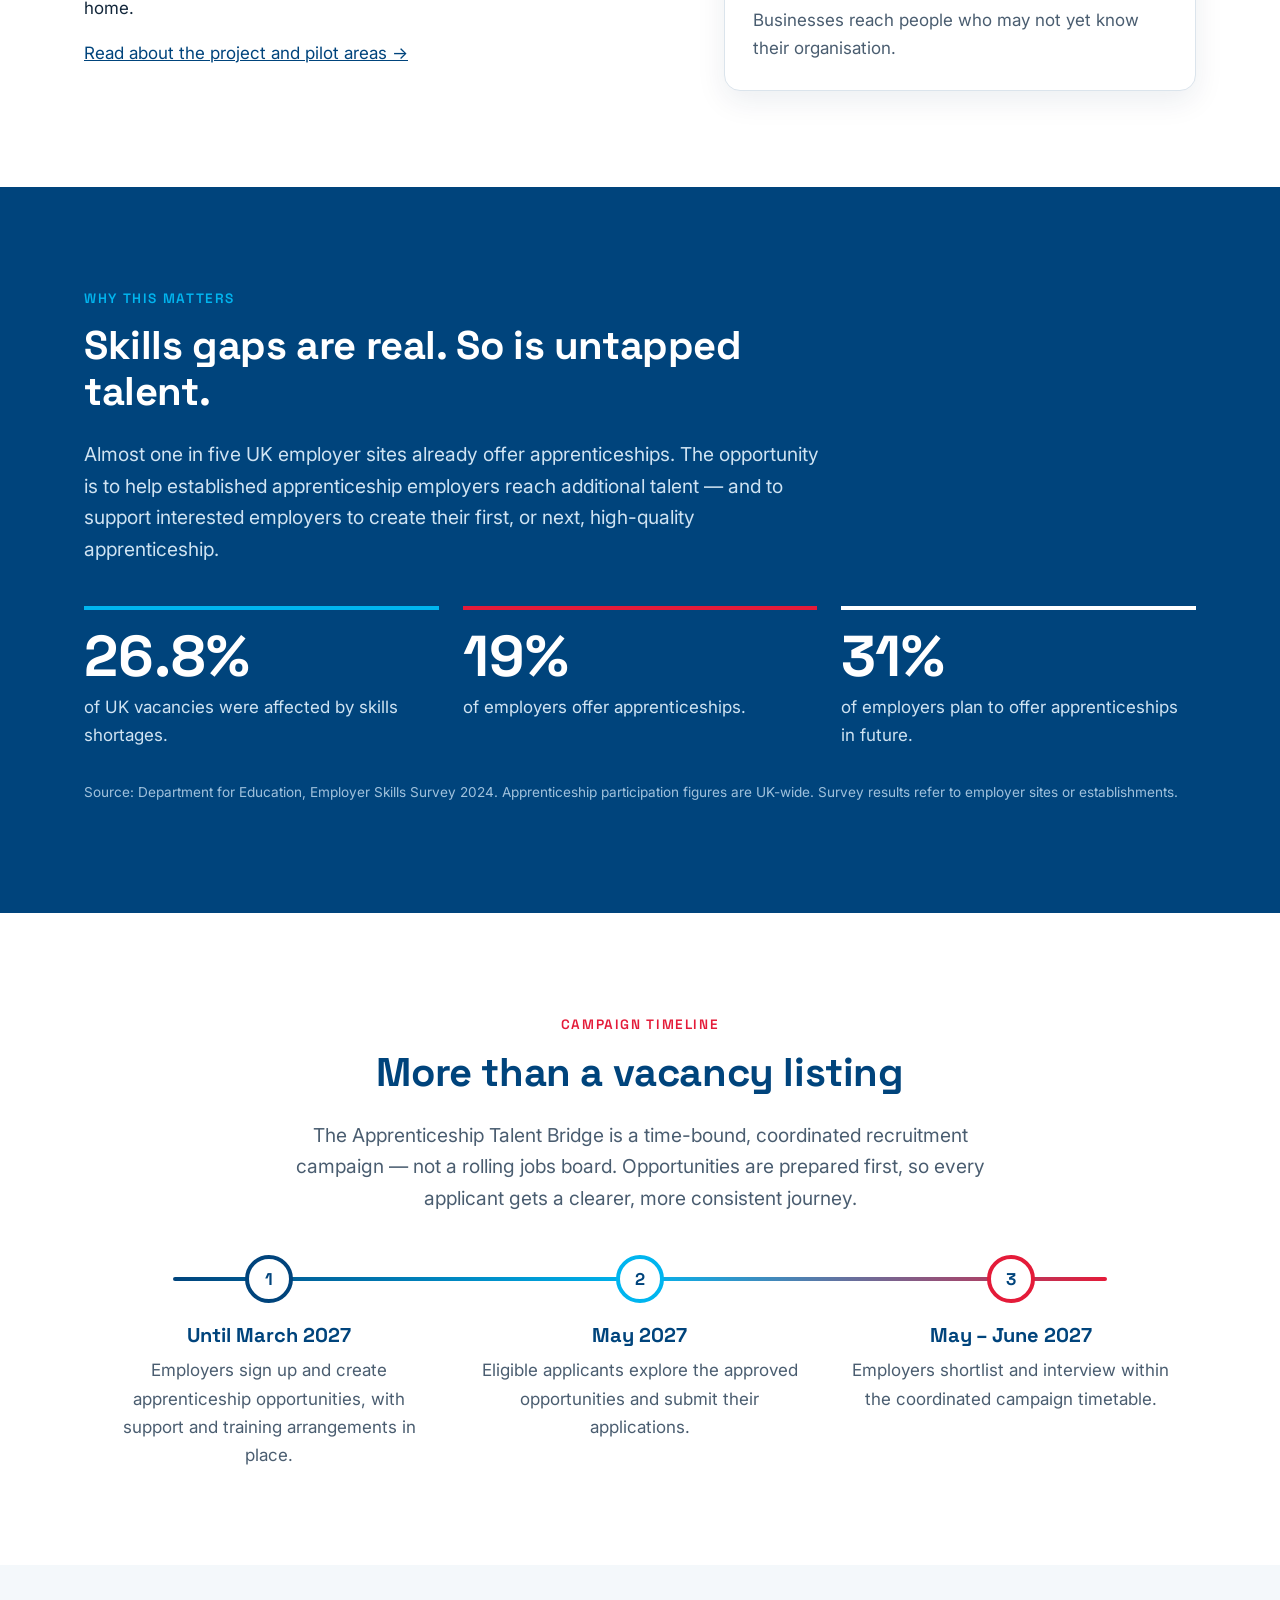
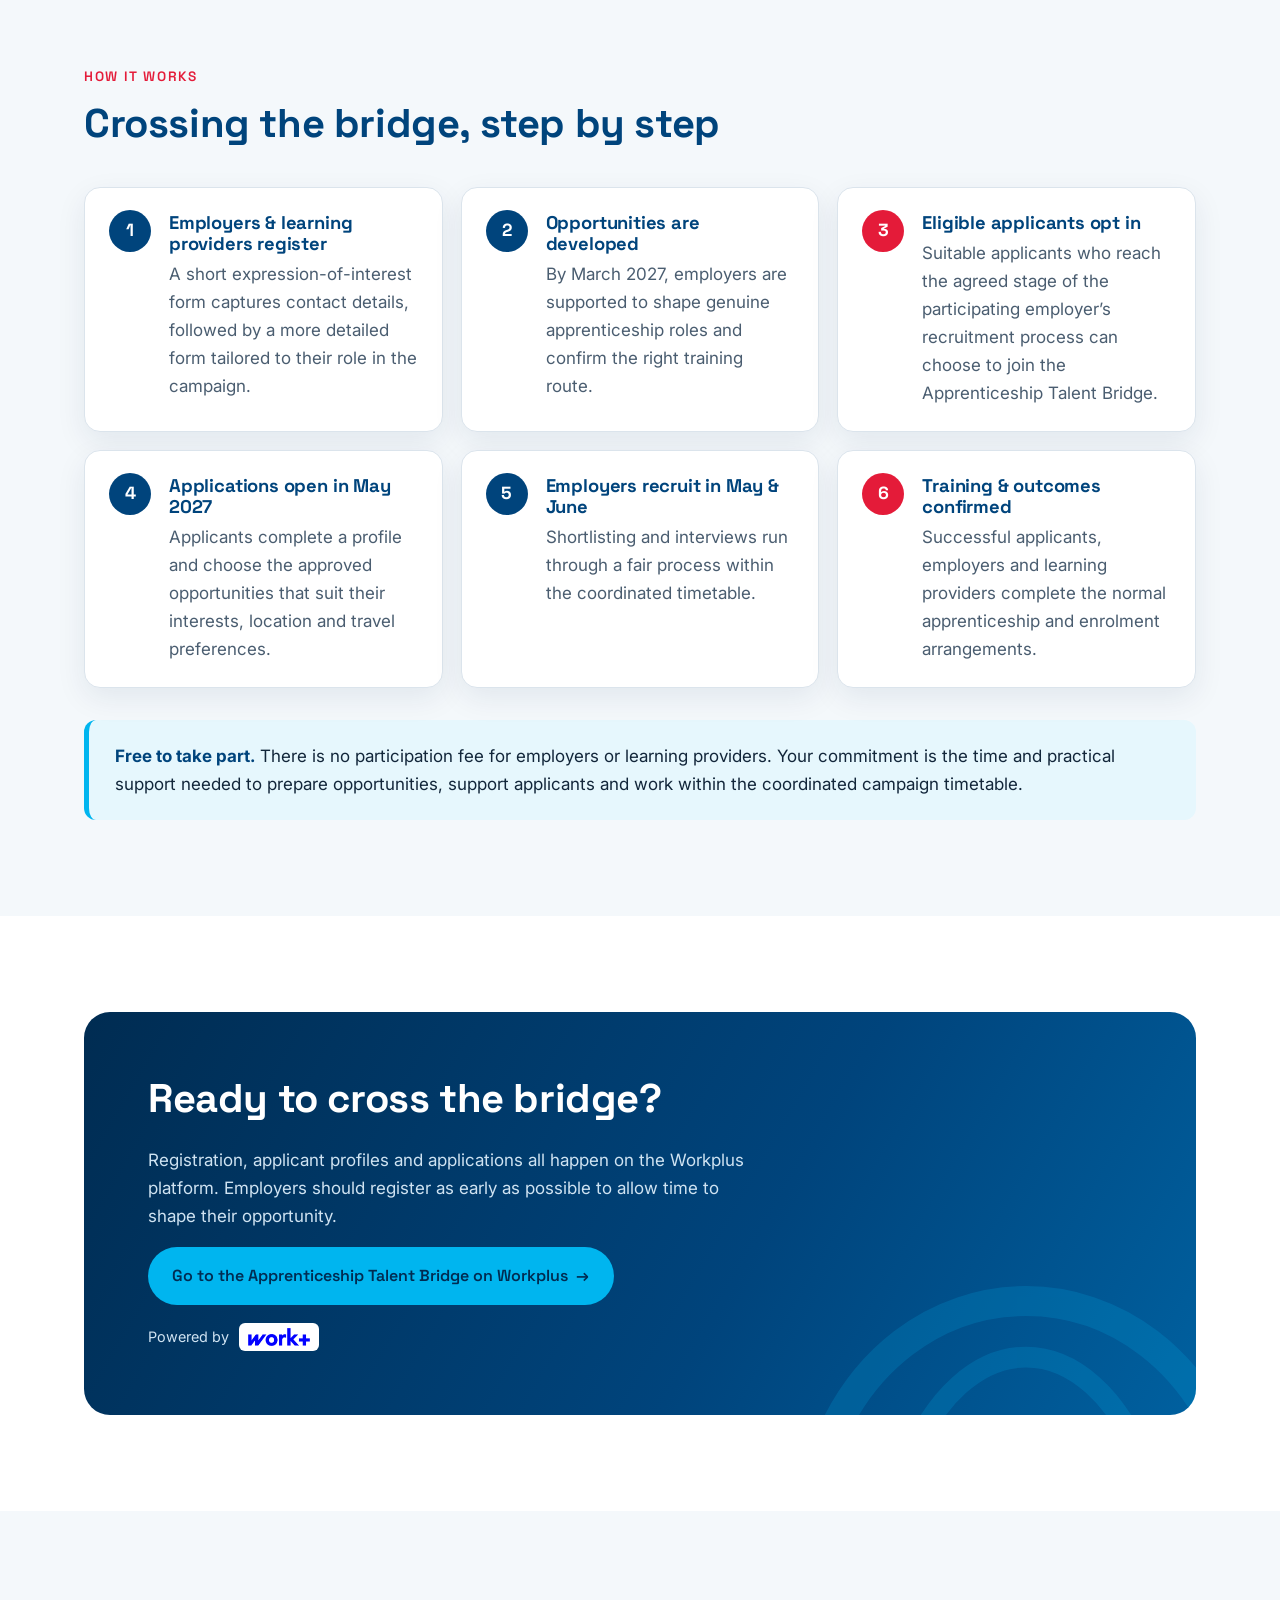
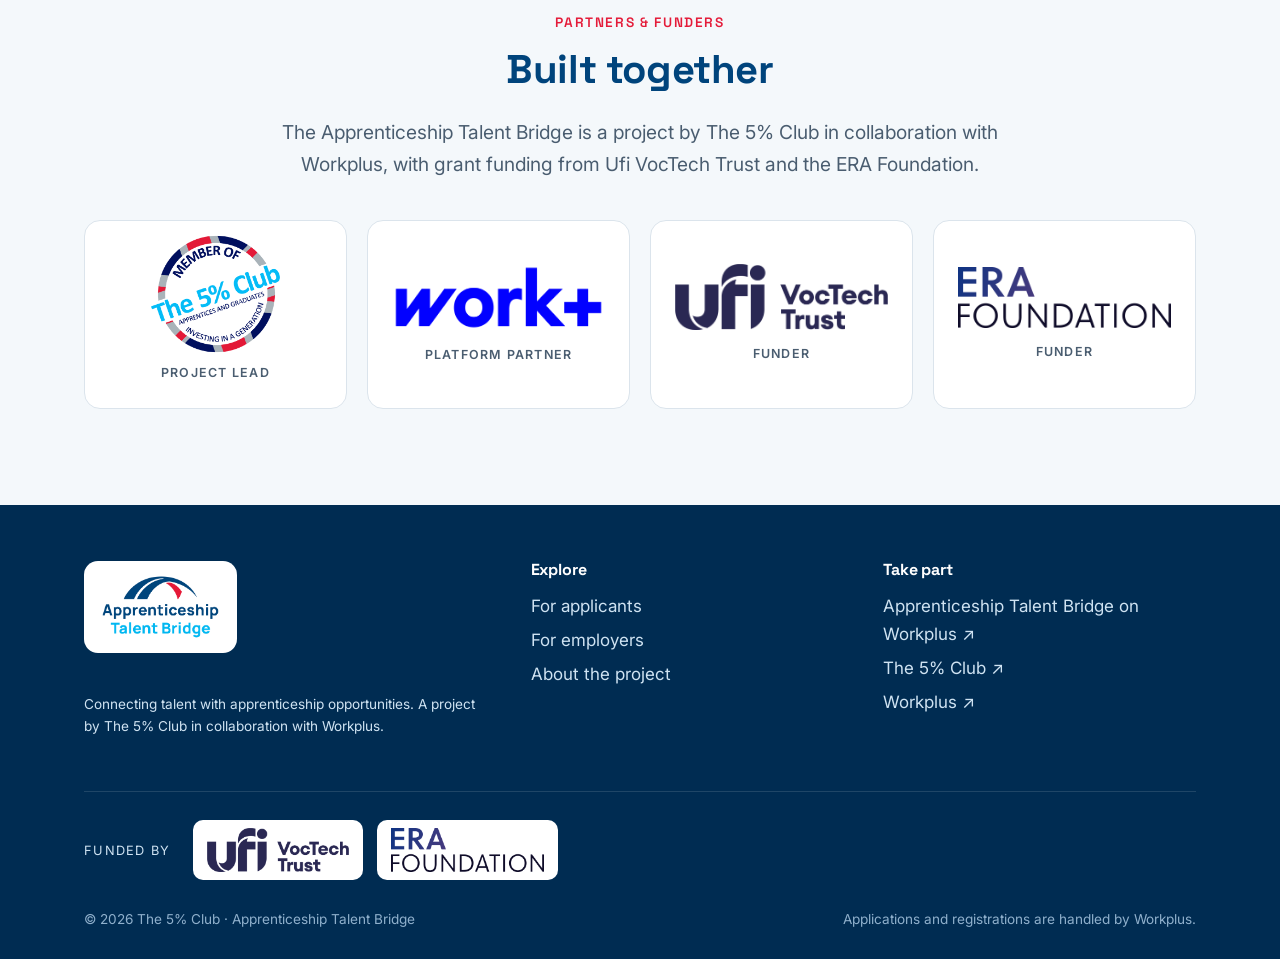
==== commit 3953785f: "Use "applicant" instead of "candidate"; rename header button to "Register here" Co-Authored-By: Clau" ====
--- a/index.html
+++ b/index.html
@@ -24,10 +24,10 @@
       </button>
       <nav class="nav" id="site-nav" aria-label="Main">
         <a href="index.html" aria-current="page">Home</a>
-        <a href="candidates.html">For candidates</a>
+        <a href="candidates.html">For applicants</a>
         <a href="employers.html">For employers</a>
         <a href="about.html">About</a>
-        <a class="btn btn-primary" href="https://campaigns.workplus.app/atb" target="_blank" rel="noopener">Join on Workplus <span class="arrow" aria-hidden="true">→</span></a>
+        <a class="btn btn-primary" href="https://campaigns.workplus.app/atb" target="_blank" rel="noopener">Register here <span class="arrow" aria-hidden="true">→</span></a>
       </nav>
     </div>
   </header>
@@ -42,7 +42,7 @@
         <p class="hero-tagline">Talent shouldn’t be lost <span>because opportunity can’t be seen.</span></p>
         <p class="lead">We connect strong apprenticeship applicants who just miss out on a place with a major defence employer to real apprenticeship opportunities with other employers in their local area.</p>
         <div class="btn-row">
-          <a class="btn btn-primary" href="candidates.html">I’m a candidate <span class="arrow" aria-hidden="true">→</span></a>
+          <a class="btn btn-primary" href="candidates.html">I’m an applicant <span class="arrow" aria-hidden="true">→</span></a>
           <a class="btn btn-outline" href="employers.html">I’m an employer <span class="arrow" aria-hidden="true">→</span></a>
         </div>
         <p class="hero-credit">A project by <strong>The 5% Club</strong> in collaboration with <strong>Workplus</strong></p>
@@ -80,11 +80,11 @@
         </div>
         <div class="doors">
           <a class="door candidate" href="candidates.html" data-reveal>
-            <span class="tag">For candidates</span>
+            <span class="tag">For applicants</span>
             <svg class="arch" viewBox="0 0 400 220" aria-hidden="true" style="color:#002c52"><path d="M20 215C80 20 320 20 380 215" fill="none" stroke="currentColor" stroke-width="26"/><path d="M95 215C145 85 255 85 305 215" fill="none" stroke="currentColor" stroke-width="18"/></svg>
             <h3>Missed out on a place? Your journey isn’t over.</h3>
             <p>If you reached the agreed stage of a participating employer’s apprenticeship process, you can opt in and explore approved apprenticeships near you.</p>
-            <span class="door-link">Explore the candidate journey →</span>
+            <span class="door-link">Explore the applicant journey →</span>
           </a>
           <a class="door employer" href="employers.html" data-reveal>
             <span class="tag">For employers</span>
@@ -145,7 +145,7 @@
         <div class="section-head center" data-reveal>
           <span class="eyebrow">Campaign timeline</span>
           <h2>More than a vacancy listing</h2>
-          <p class="lead">The Apprenticeship Talent Bridge is a time-bound, coordinated recruitment campaign — not a rolling jobs board. Opportunities are prepared first, so every candidate gets a clearer, more consistent journey.</p>
+          <p class="lead">The Apprenticeship Talent Bridge is a time-bound, coordinated recruitment campaign — not a rolling jobs board. Opportunities are prepared first, so every applicant gets a clearer, more consistent journey.</p>
         </div>
         <div class="timeline" data-reveal>
           <div class="tl-item">
@@ -159,7 +159,7 @@
             <div class="tl-dot">2</div>
             <div>
               <div class="tl-when">May 2027</div>
-              <p>Eligible candidates explore the approved opportunities and submit their applications.</p>
+              <p>Eligible applicants explore the approved opportunities and submit their applications.</p>
             </div>
           </div>
           <div class="tl-item">
@@ -183,14 +183,14 @@
         <ol class="steps cols">
           <li class="step" data-reveal><h3>Employers &amp; learning providers register</h3><p>A short expression-of-interest form captures contact details, followed by a more detailed form tailored to their role in the campaign.</p></li>
           <li class="step" data-reveal><h3>Opportunities are developed</h3><p>By March 2027, employers are supported to shape genuine apprenticeship roles and confirm the right training route.</p></li>
-          <li class="step highlight" data-reveal><h3>Eligible candidates opt in</h3><p>Suitable candidates who reach the agreed stage of the participating employer’s recruitment process can choose to join the Apprenticeship Talent Bridge.</p></li>
-          <li class="step" data-reveal><h3>Applications open in May 2027</h3><p>Candidates complete a profile and choose the approved opportunities that suit their interests, location and travel preferences.</p></li>
+          <li class="step highlight" data-reveal><h3>Eligible applicants opt in</h3><p>Suitable applicants who reach the agreed stage of the participating employer’s recruitment process can choose to join the Apprenticeship Talent Bridge.</p></li>
+          <li class="step" data-reveal><h3>Applications open in May 2027</h3><p>Applicants complete a profile and choose the approved opportunities that suit their interests, location and travel preferences.</p></li>
           <li class="step" data-reveal><h3>Employers recruit in May &amp; June</h3><p>Shortlisting and interviews run through a fair process within the coordinated timetable.</p></li>
-          <li class="step highlight" data-reveal><h3>Training &amp; outcomes confirmed</h3><p>Successful candidates, employers and learning providers complete the normal apprenticeship and enrolment arrangements.</p></li>
+          <li class="step highlight" data-reveal><h3>Training &amp; outcomes confirmed</h3><p>Successful applicants, employers and learning providers complete the normal apprenticeship and enrolment arrangements.</p></li>
         </ol>
         <div class="callout mt-2" data-reveal>
           <div>
-            <p><strong>Free to take part.</strong> There is no participation fee for employers or learning providers. Your commitment is the time and practical support needed to prepare opportunities, support candidates and work within the coordinated campaign timetable.</p>
+            <p><strong>Free to take part.</strong> There is no participation fee for employers or learning providers. Your commitment is the time and practical support needed to prepare opportunities, support applicants and work within the coordinated campaign timetable.</p>
           </div>
         </div>
       </div>
@@ -202,7 +202,7 @@
         <div class="cta-band" data-reveal>
           <svg class="arch" viewBox="0 0 400 220" aria-hidden="true" style="color:#00b5ef"><path d="M20 215C80 20 320 20 380 215" fill="none" stroke="currentColor" stroke-width="26"/><path d="M95 215C145 85 255 85 305 215" fill="none" stroke="currentColor" stroke-width="18"/></svg>
           <h2>Ready to cross the bridge?</h2>
-          <p>Registration, candidate profiles and applications all happen on the Workplus platform. Employers should register as early as possible to allow time to shape their opportunity.</p>
+          <p>Registration, applicant profiles and applications all happen on the Workplus platform. Employers should register as early as possible to allow time to shape their opportunity.</p>
           <div class="btn-row">
             <a class="btn btn-sky" href="https://campaigns.workplus.app/atb" target="_blank" rel="noopener">Go to the Apprenticeship Talent Bridge on Workplus <span class="arrow" aria-hidden="true">→</span></a>
           </div>
@@ -239,7 +239,7 @@
         <div>
           <h4>Explore</h4>
           <ul>
-            <li><a href="candidates.html">For candidates</a></li>
+            <li><a href="candidates.html">For applicants</a></li>
             <li><a href="employers.html">For employers</a></li>
             <li><a href="about.html">About the project</a></li>
           </ul>
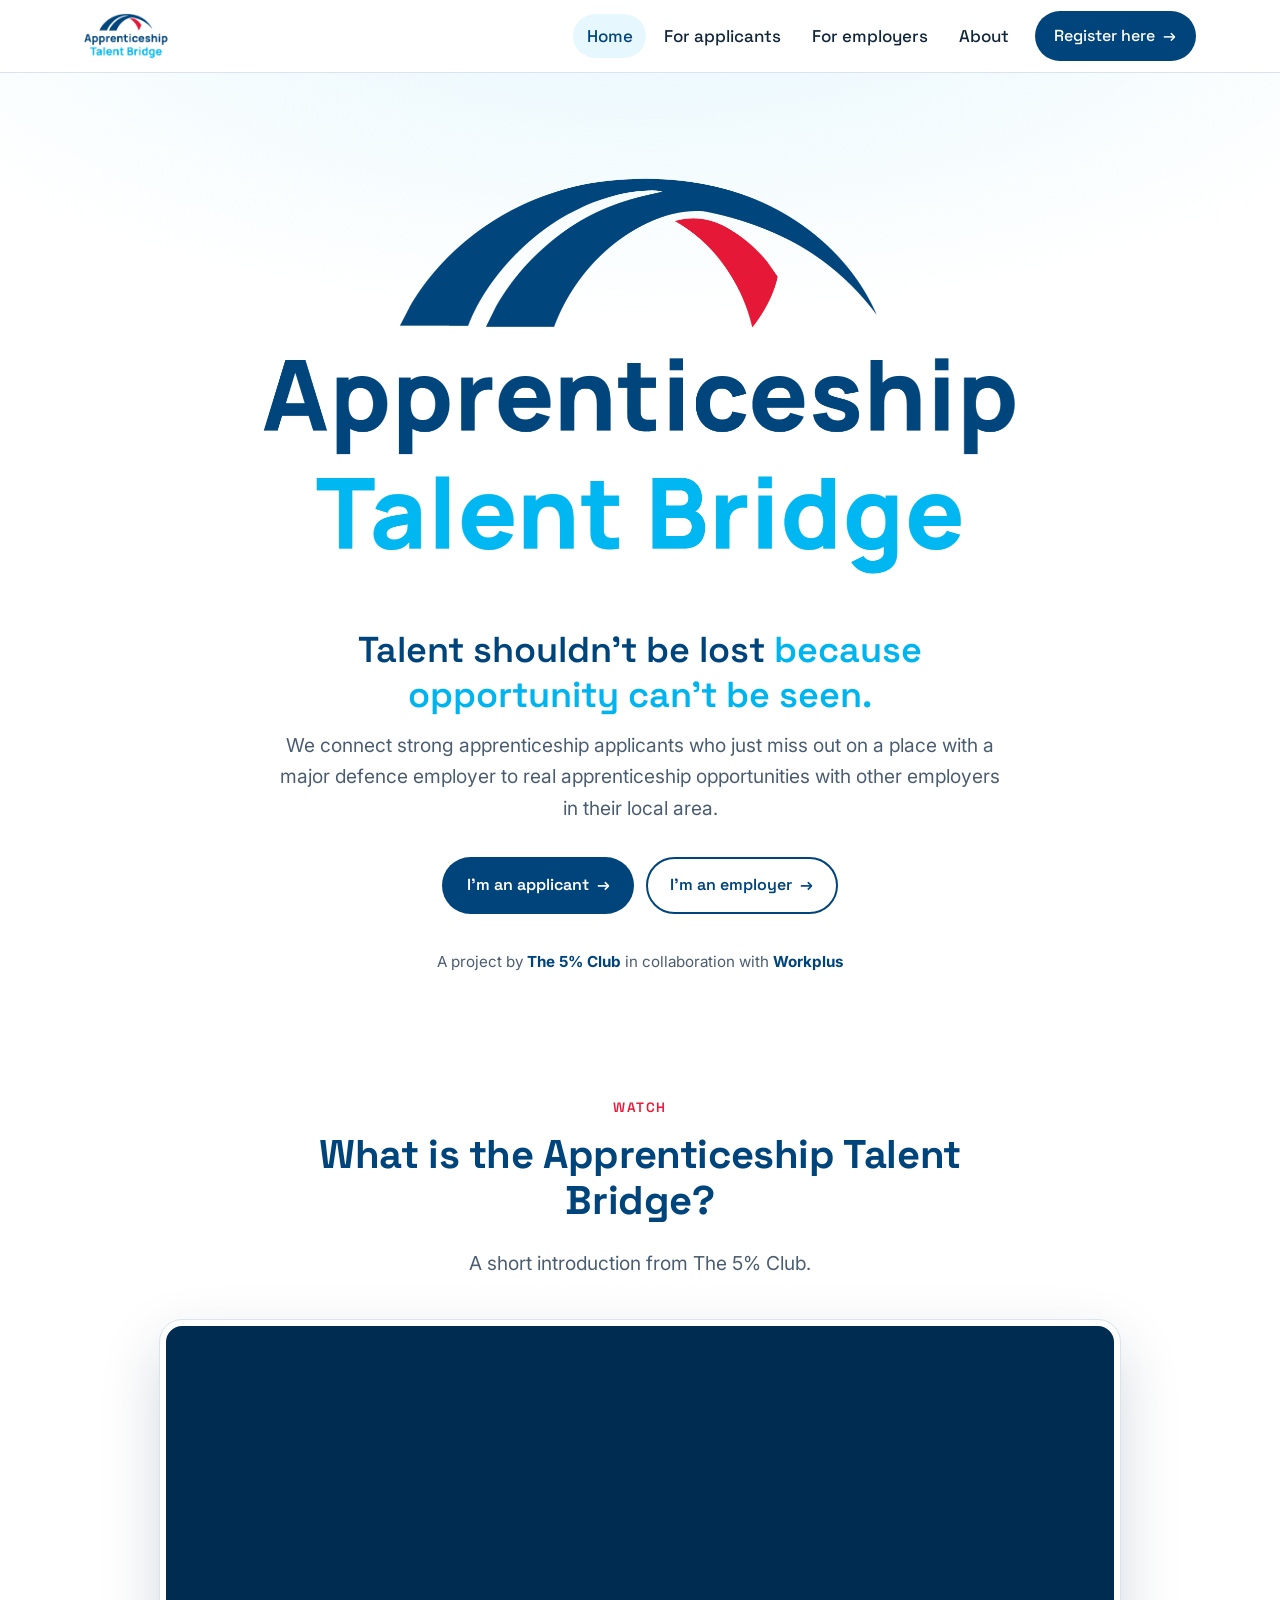
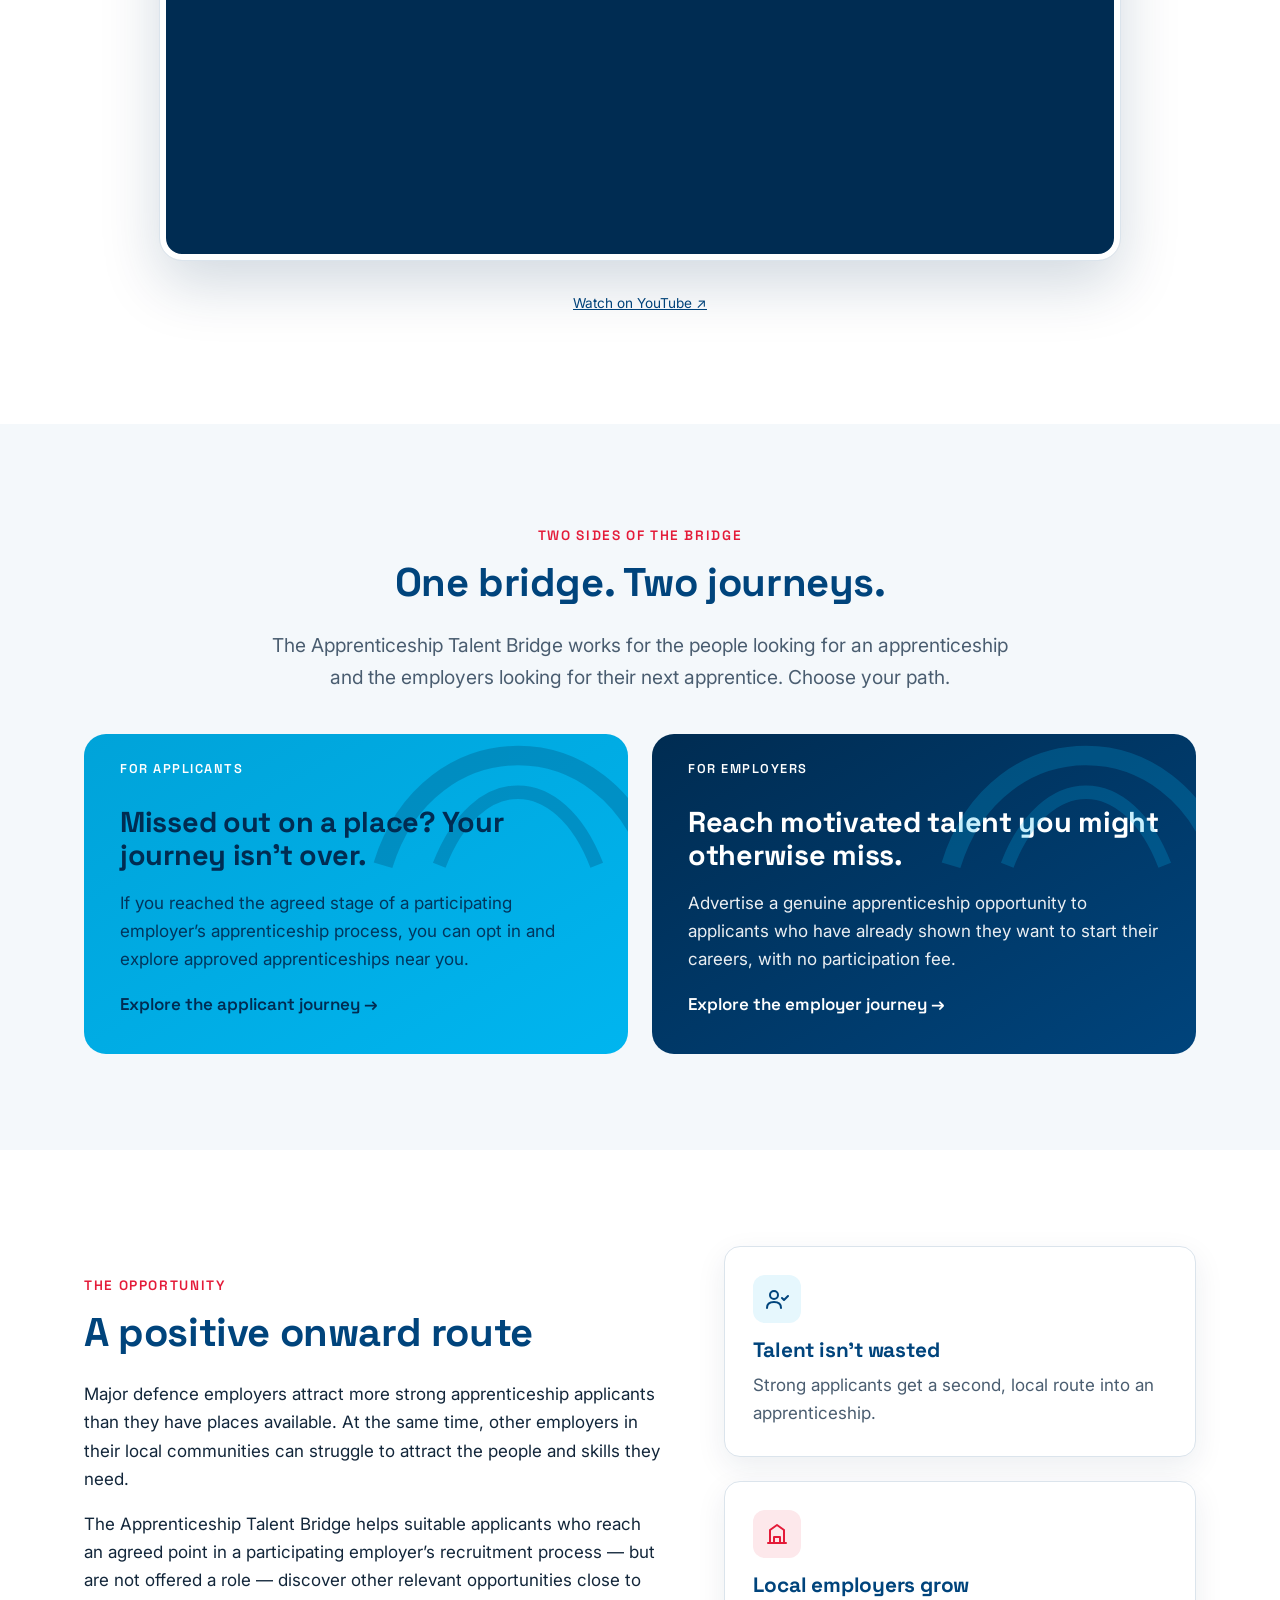
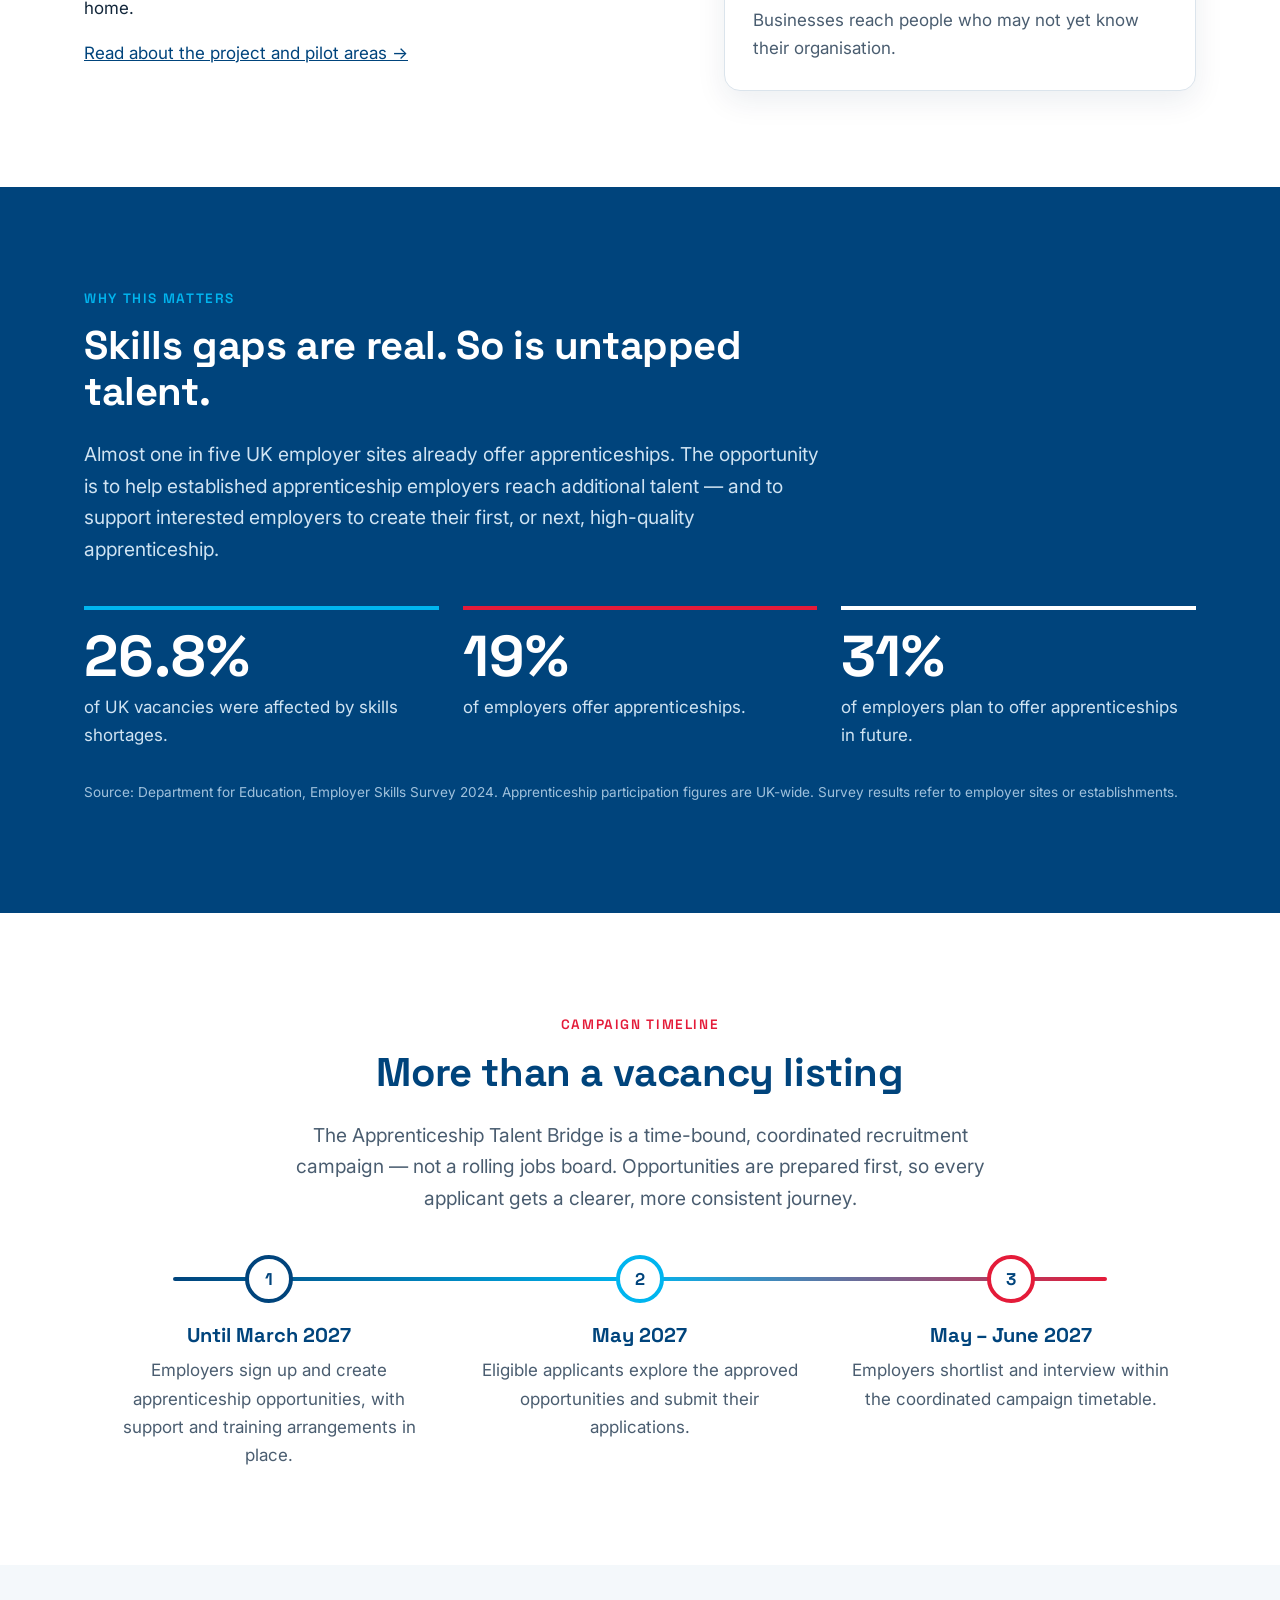
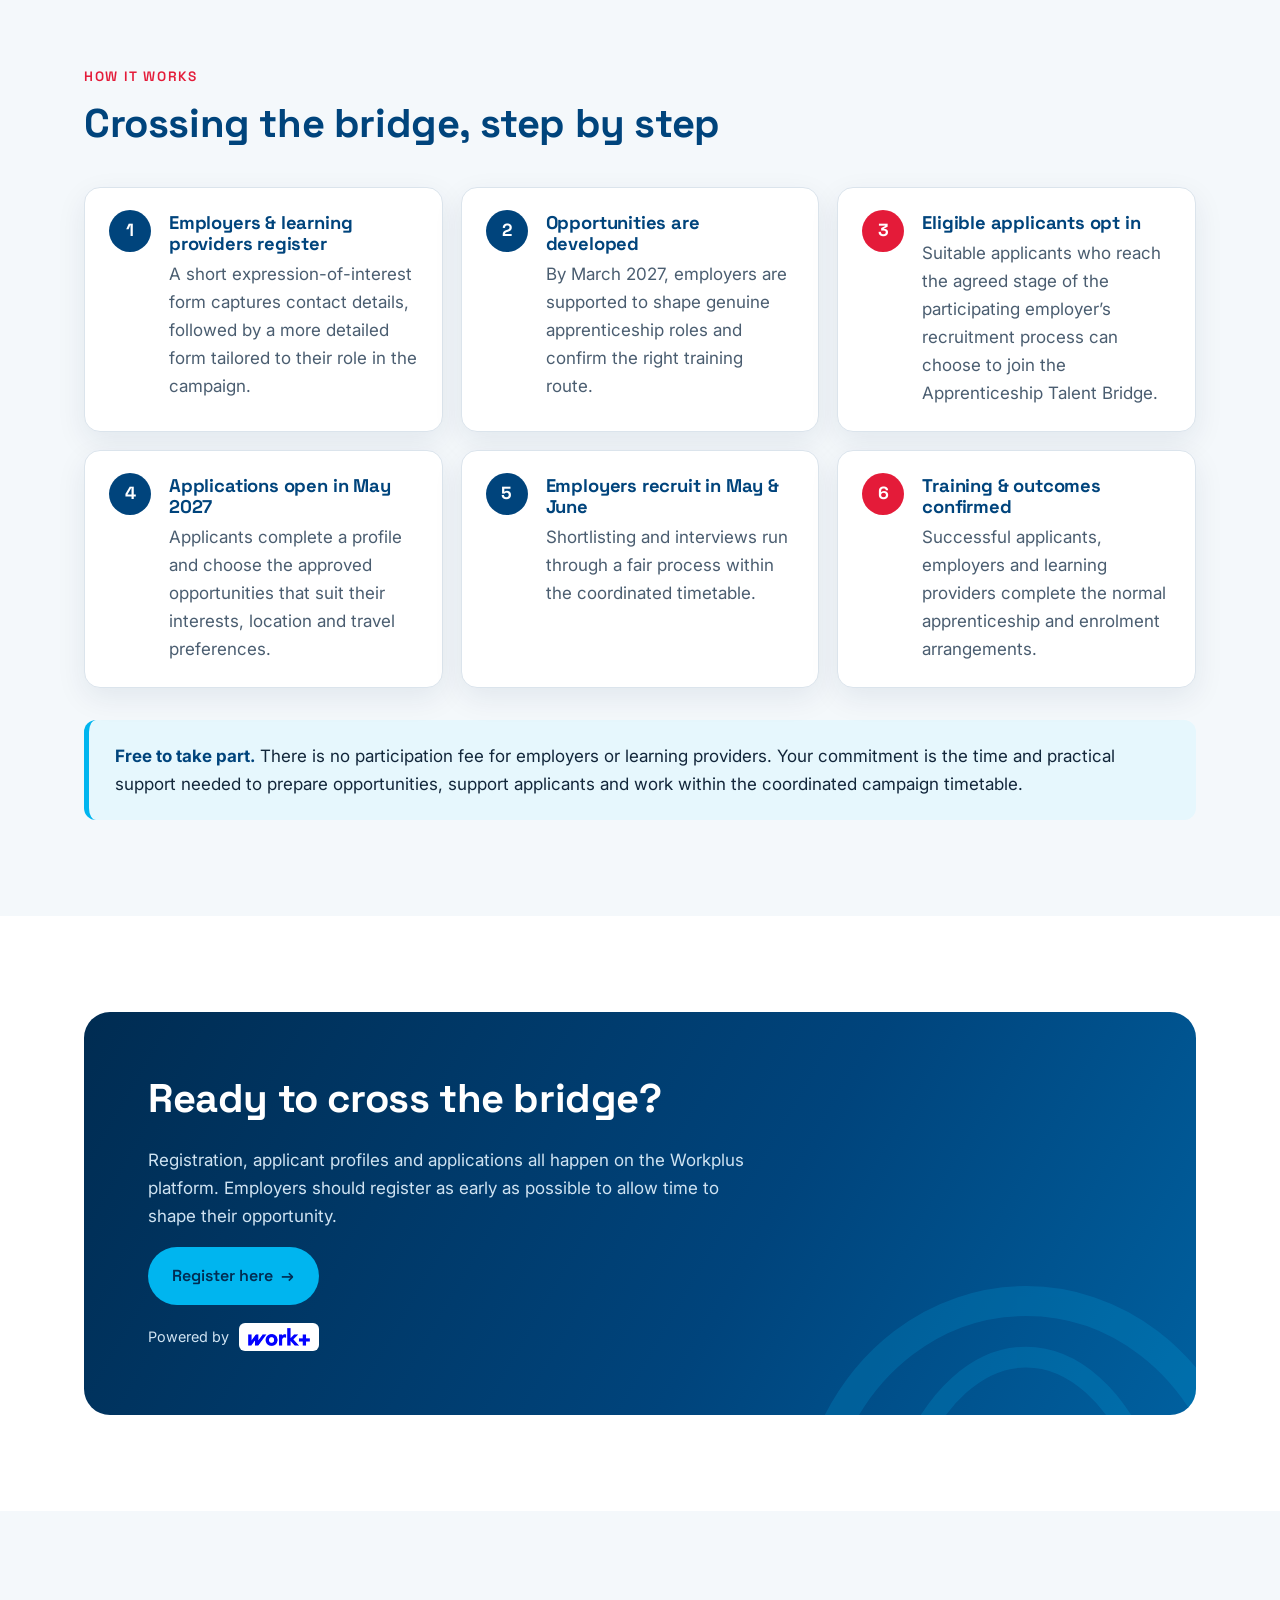
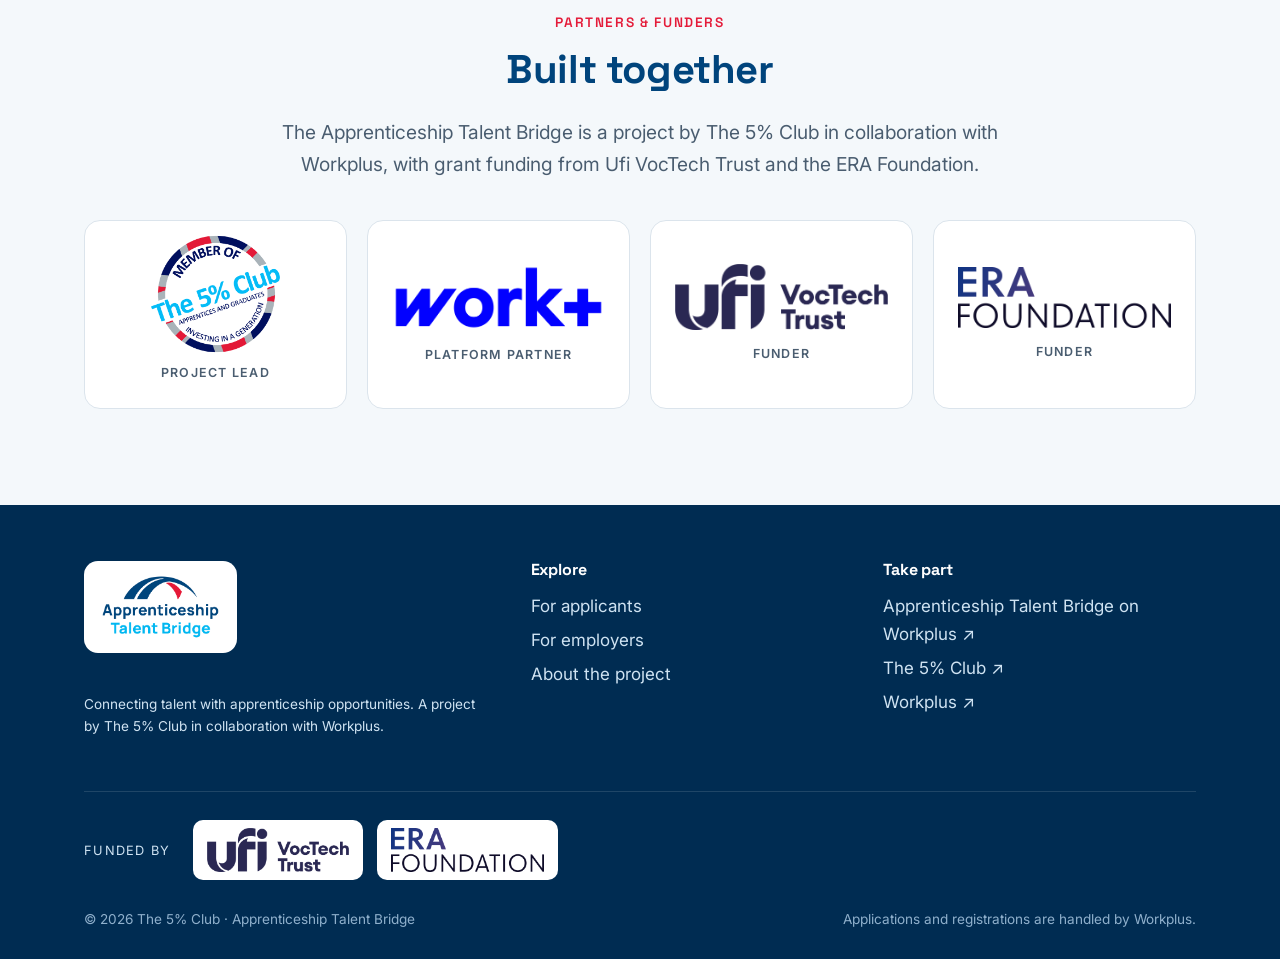
==== commit c7203466: "Rename candidates page to applicants.html; use "Register here" on Workplus buttons - candidates.html" ====
--- a/index.html
+++ b/index.html
@@ -24,7 +24,7 @@
       </button>
       <nav class="nav" id="site-nav" aria-label="Main">
         <a href="index.html" aria-current="page">Home</a>
-        <a href="candidates.html">For applicants</a>
+        <a href="applicants.html">For applicants</a>
         <a href="employers.html">For employers</a>
         <a href="about.html">About</a>
         <a class="btn btn-primary" href="https://campaigns.workplus.app/atb" target="_blank" rel="noopener">Register here <span class="arrow" aria-hidden="true">→</span></a>
@@ -42,7 +42,7 @@
         <p class="hero-tagline">Talent shouldn’t be lost <span>because opportunity can’t be seen.</span></p>
         <p class="lead">We connect strong apprenticeship applicants who just miss out on a place with a major defence employer to real apprenticeship opportunities with other employers in their local area.</p>
         <div class="btn-row">
-          <a class="btn btn-primary" href="candidates.html">I’m an applicant <span class="arrow" aria-hidden="true">→</span></a>
+          <a class="btn btn-primary" href="applicants.html">I’m an applicant <span class="arrow" aria-hidden="true">→</span></a>
           <a class="btn btn-outline" href="employers.html">I’m an employer <span class="arrow" aria-hidden="true">→</span></a>
         </div>
         <p class="hero-credit">A project by <strong>The 5% Club</strong> in collaboration with <strong>Workplus</strong></p>
@@ -79,7 +79,7 @@
           <p class="lead">The Apprenticeship Talent Bridge works for the people looking for an apprenticeship and the employers looking for their next apprentice. Choose your path.</p>
         </div>
         <div class="doors">
-          <a class="door candidate" href="candidates.html" data-reveal>
+          <a class="door candidate" href="applicants.html" data-reveal>
             <span class="tag">For applicants</span>
             <svg class="arch" viewBox="0 0 400 220" aria-hidden="true" style="color:#002c52"><path d="M20 215C80 20 320 20 380 215" fill="none" stroke="currentColor" stroke-width="26"/><path d="M95 215C145 85 255 85 305 215" fill="none" stroke="currentColor" stroke-width="18"/></svg>
             <h3>Missed out on a place? Your journey isn’t over.</h3>
@@ -204,7 +204,7 @@
           <h2>Ready to cross the bridge?</h2>
           <p>Registration, applicant profiles and applications all happen on the Workplus platform. Employers should register as early as possible to allow time to shape their opportunity.</p>
           <div class="btn-row">
-            <a class="btn btn-sky" href="https://campaigns.workplus.app/atb" target="_blank" rel="noopener">Go to the Apprenticeship Talent Bridge on Workplus <span class="arrow" aria-hidden="true">→</span></a>
+            <a class="btn btn-sky" href="https://campaigns.workplus.app/atb" target="_blank" rel="noopener">Register here <span class="arrow" aria-hidden="true">→</span></a>
           </div>
           <div class="wp">Powered by <img src="assets/logos/workplus.webp" alt="Workplus"></div>
         </div>
@@ -239,7 +239,7 @@
         <div>
           <h4>Explore</h4>
           <ul>
-            <li><a href="candidates.html">For applicants</a></li>
+            <li><a href="applicants.html">For applicants</a></li>
             <li><a href="employers.html">For employers</a></li>
             <li><a href="about.html">About the project</a></li>
           </ul>
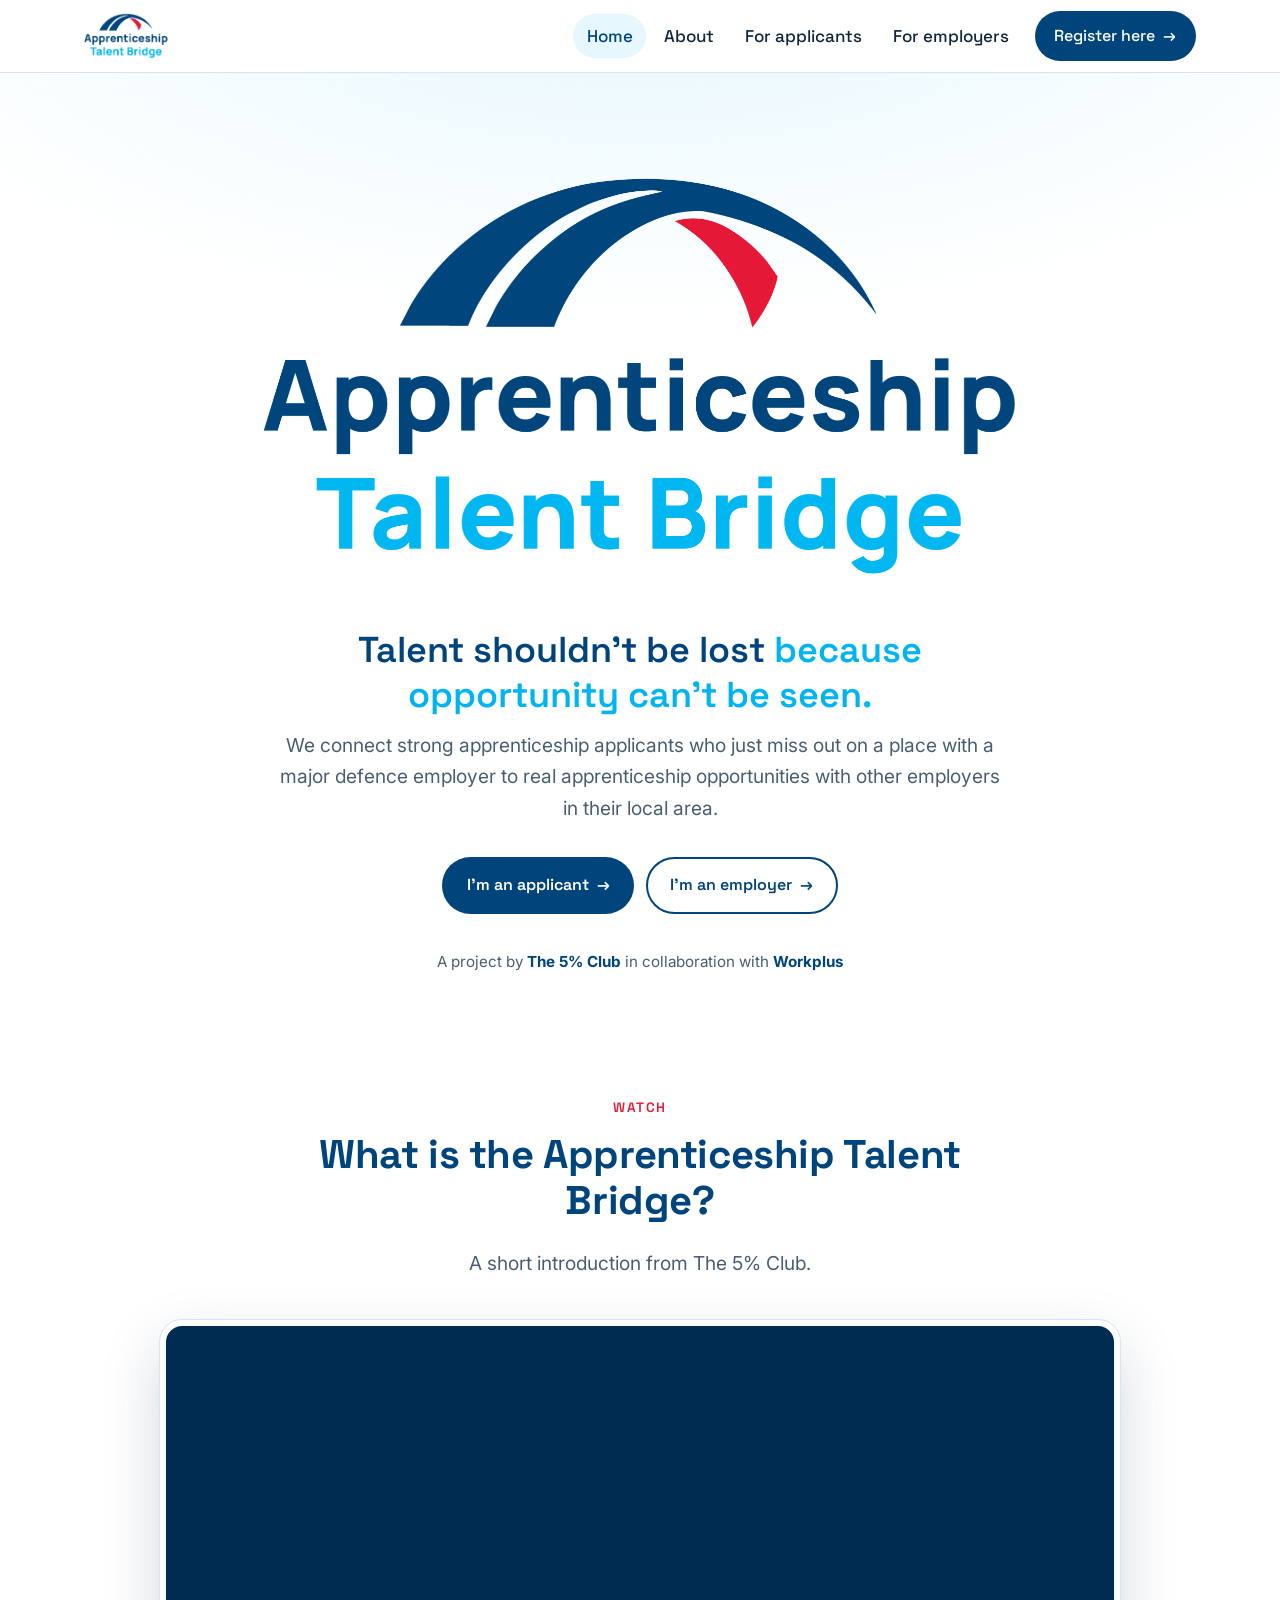
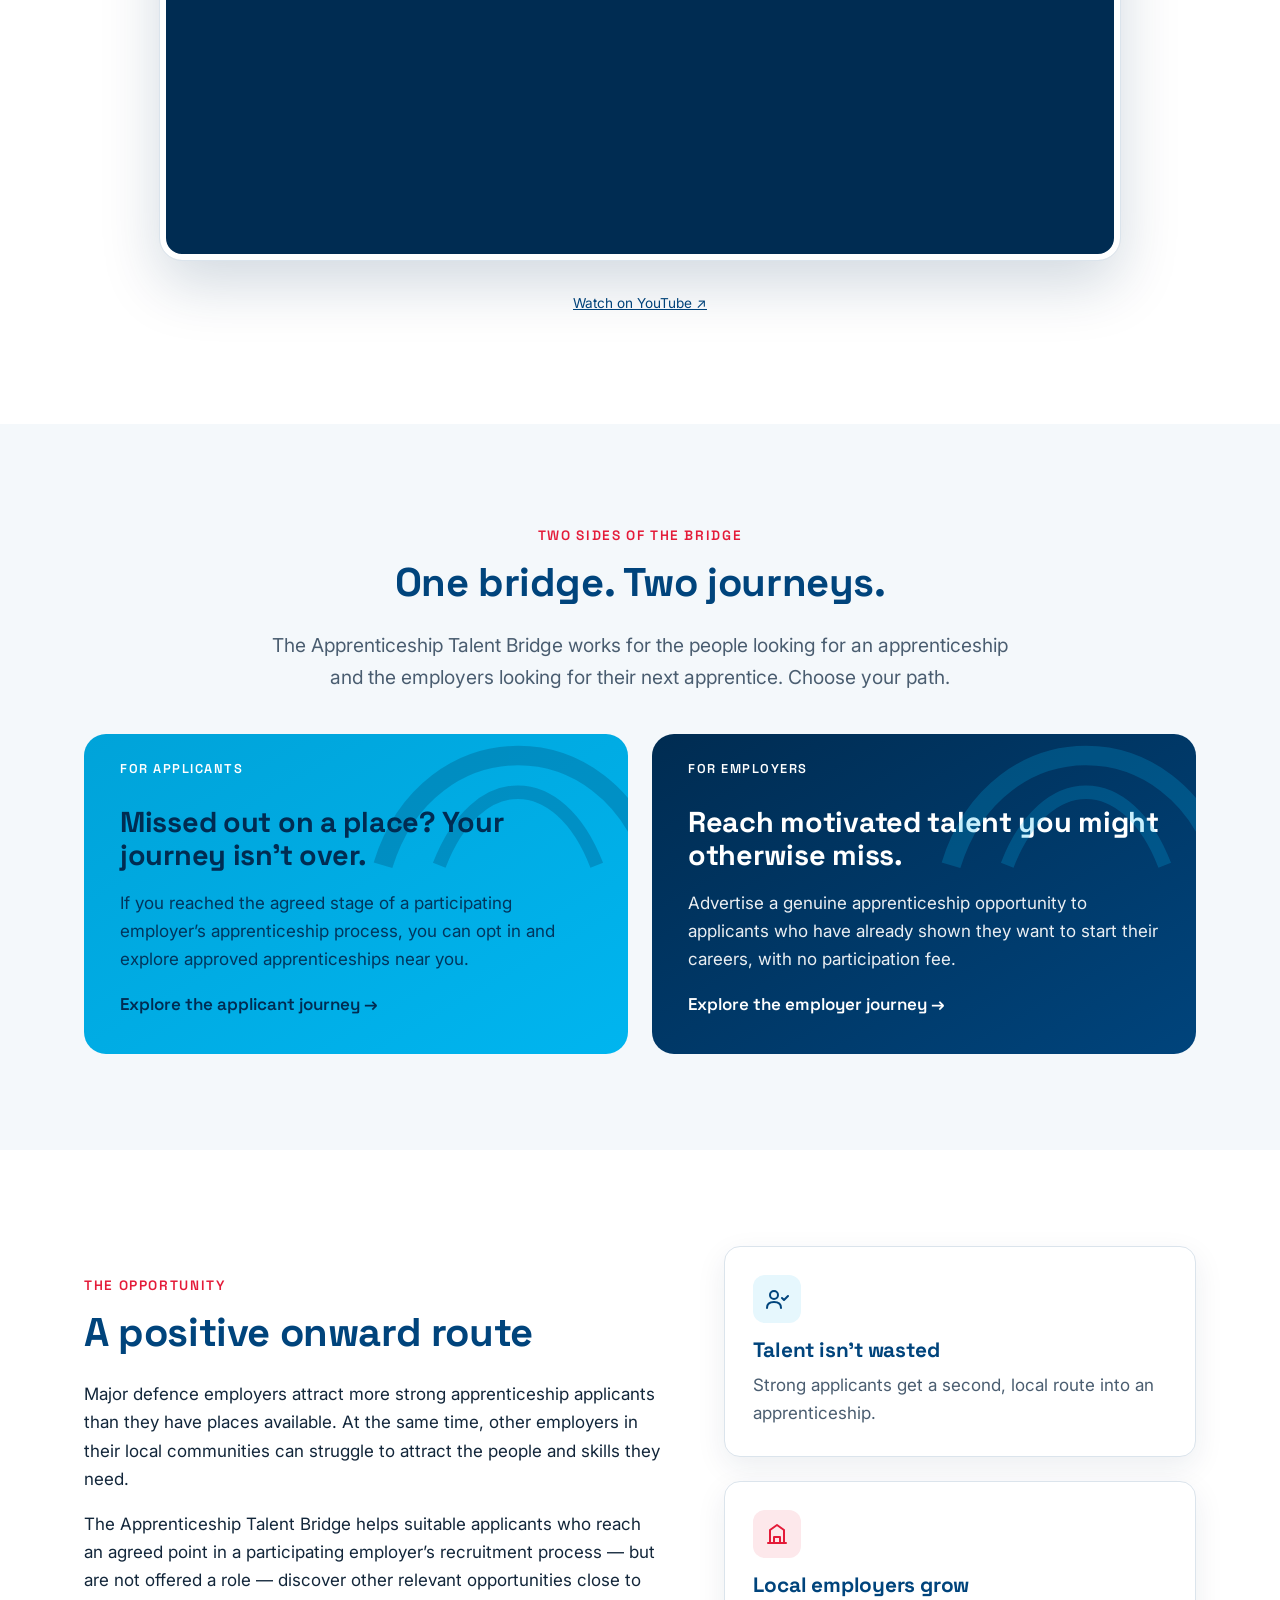
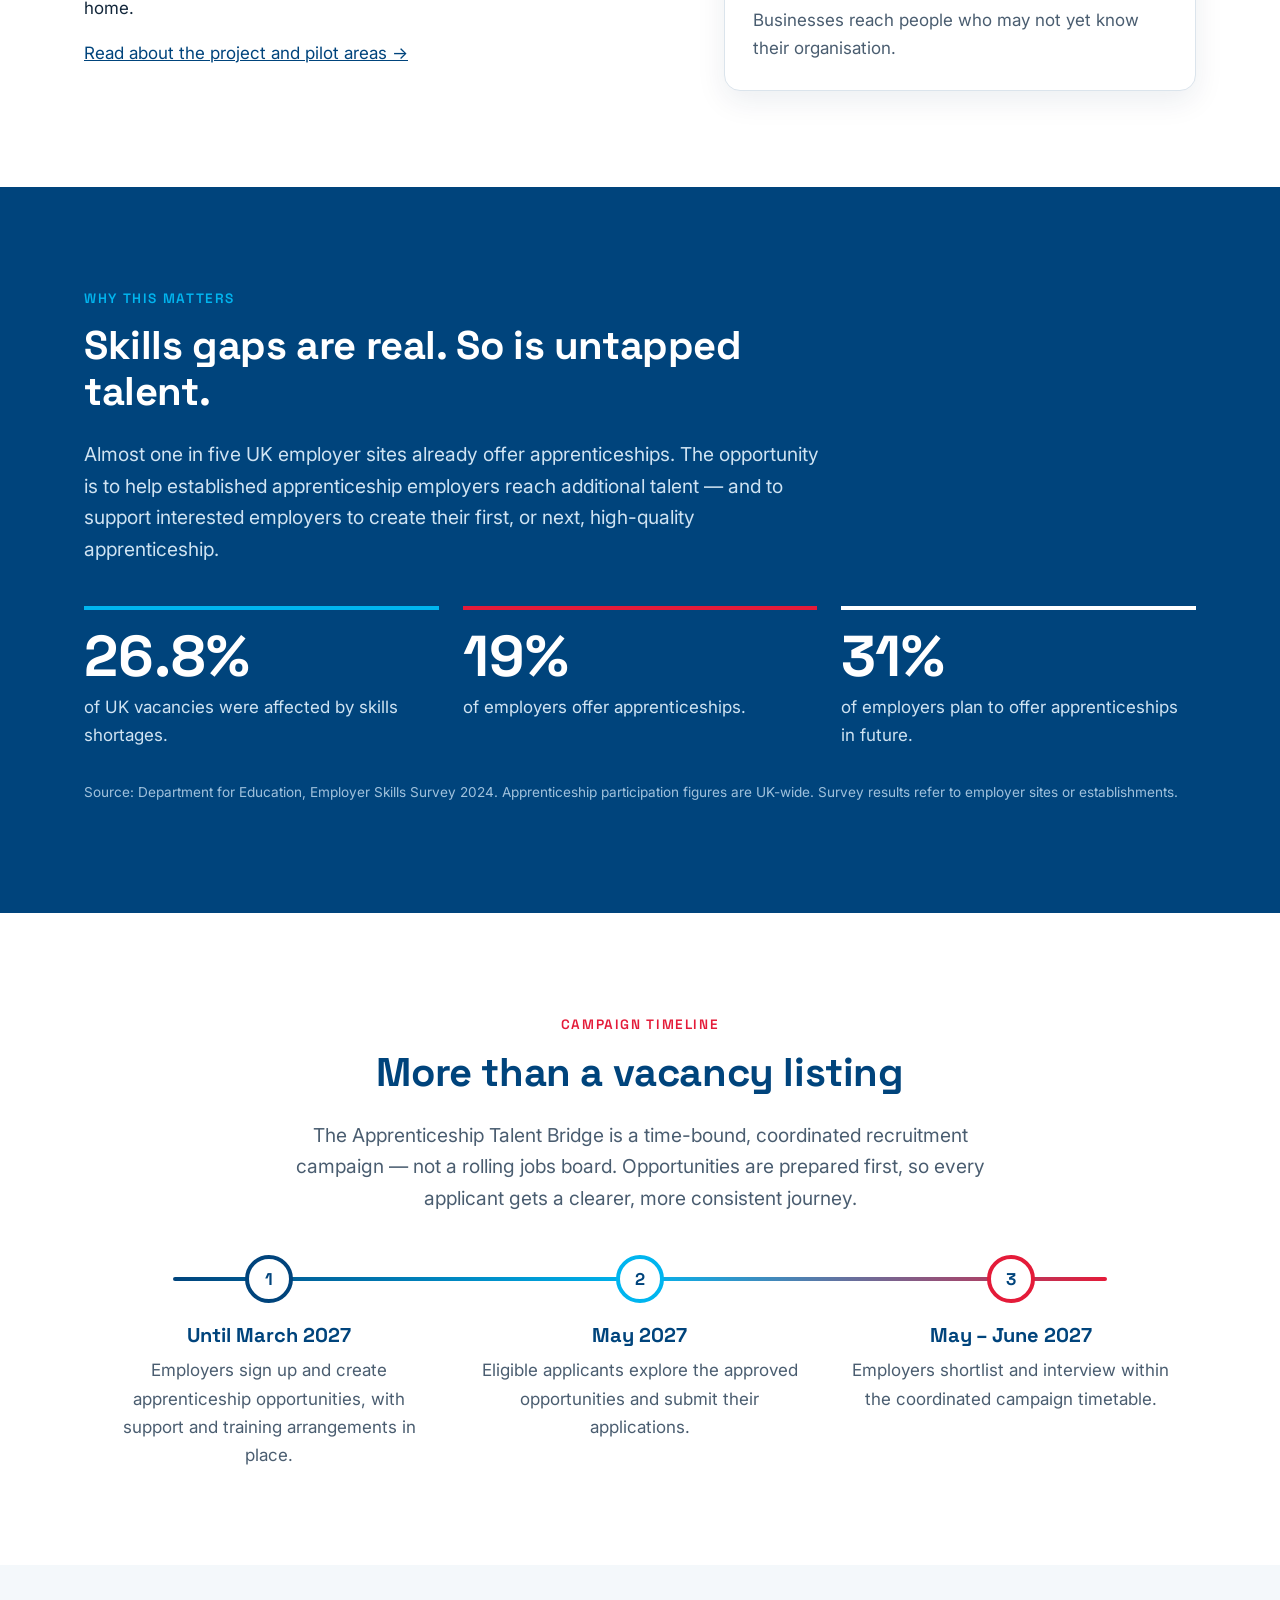
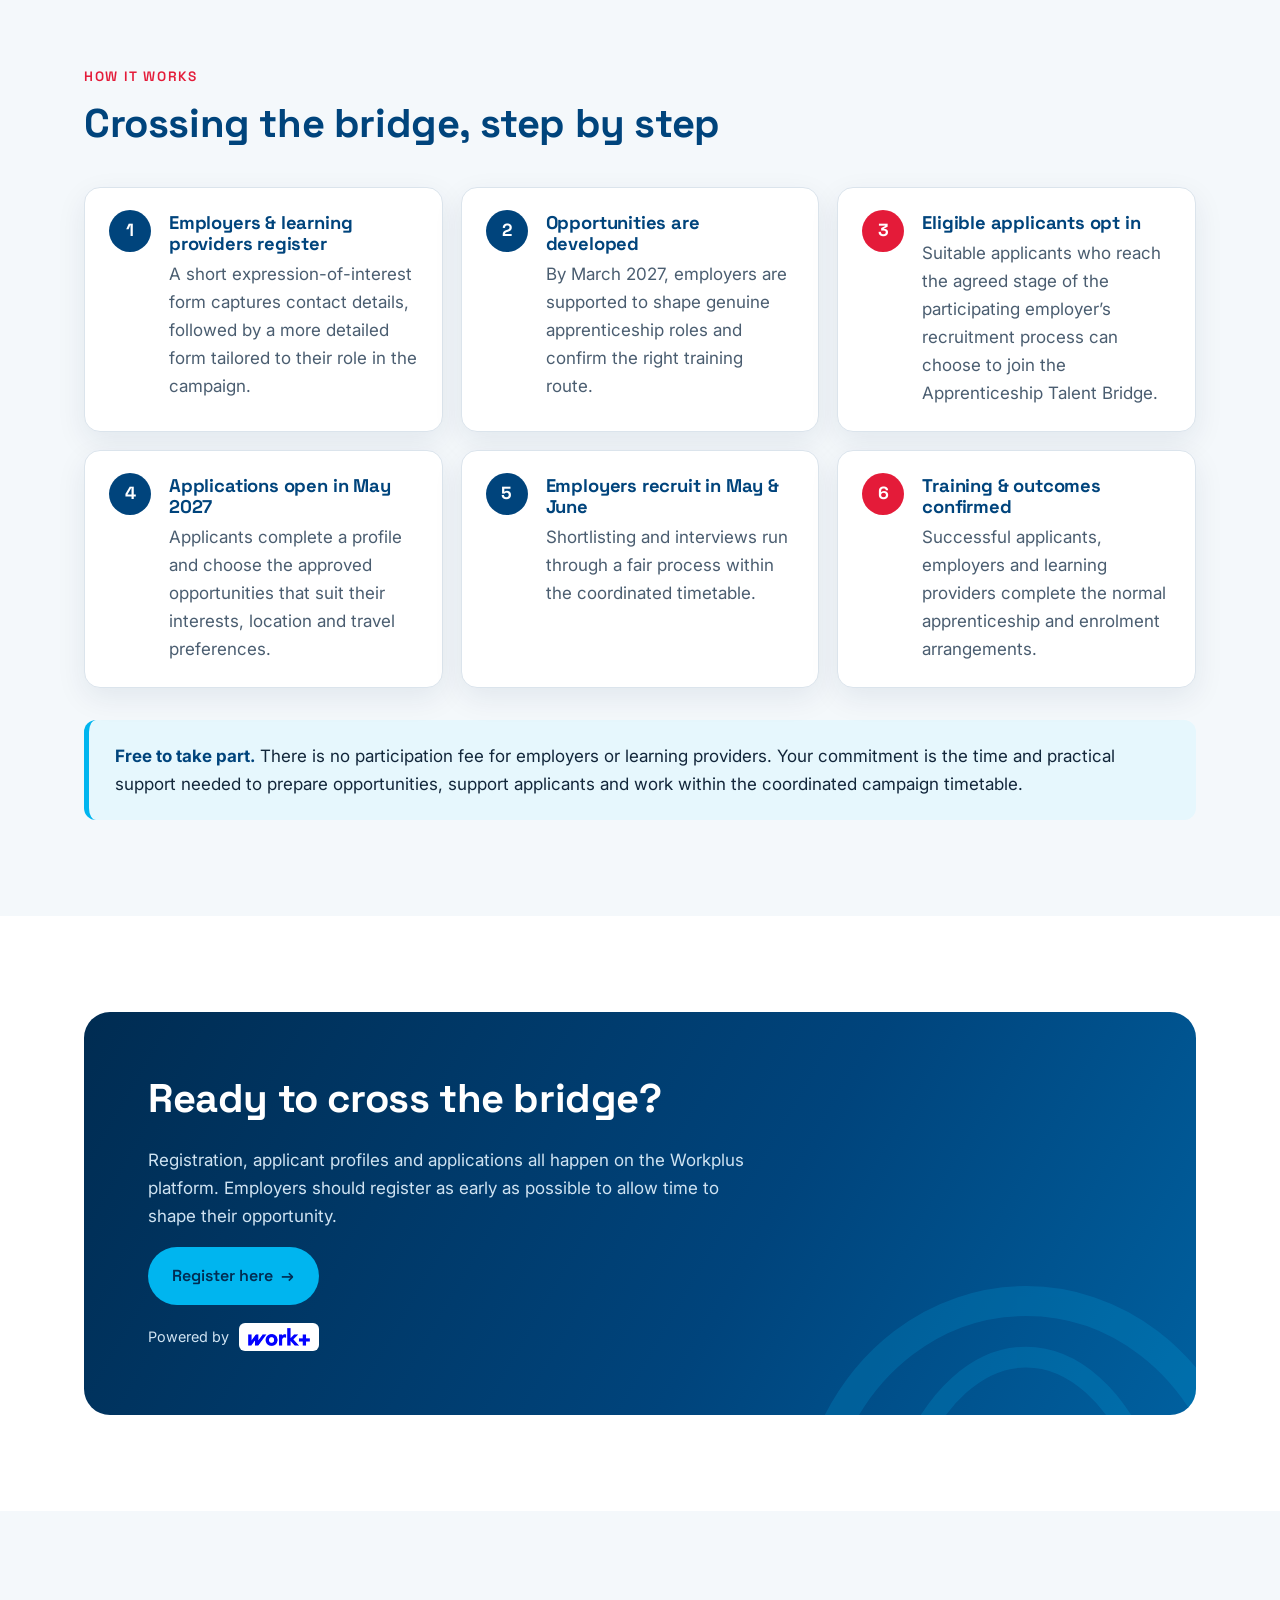
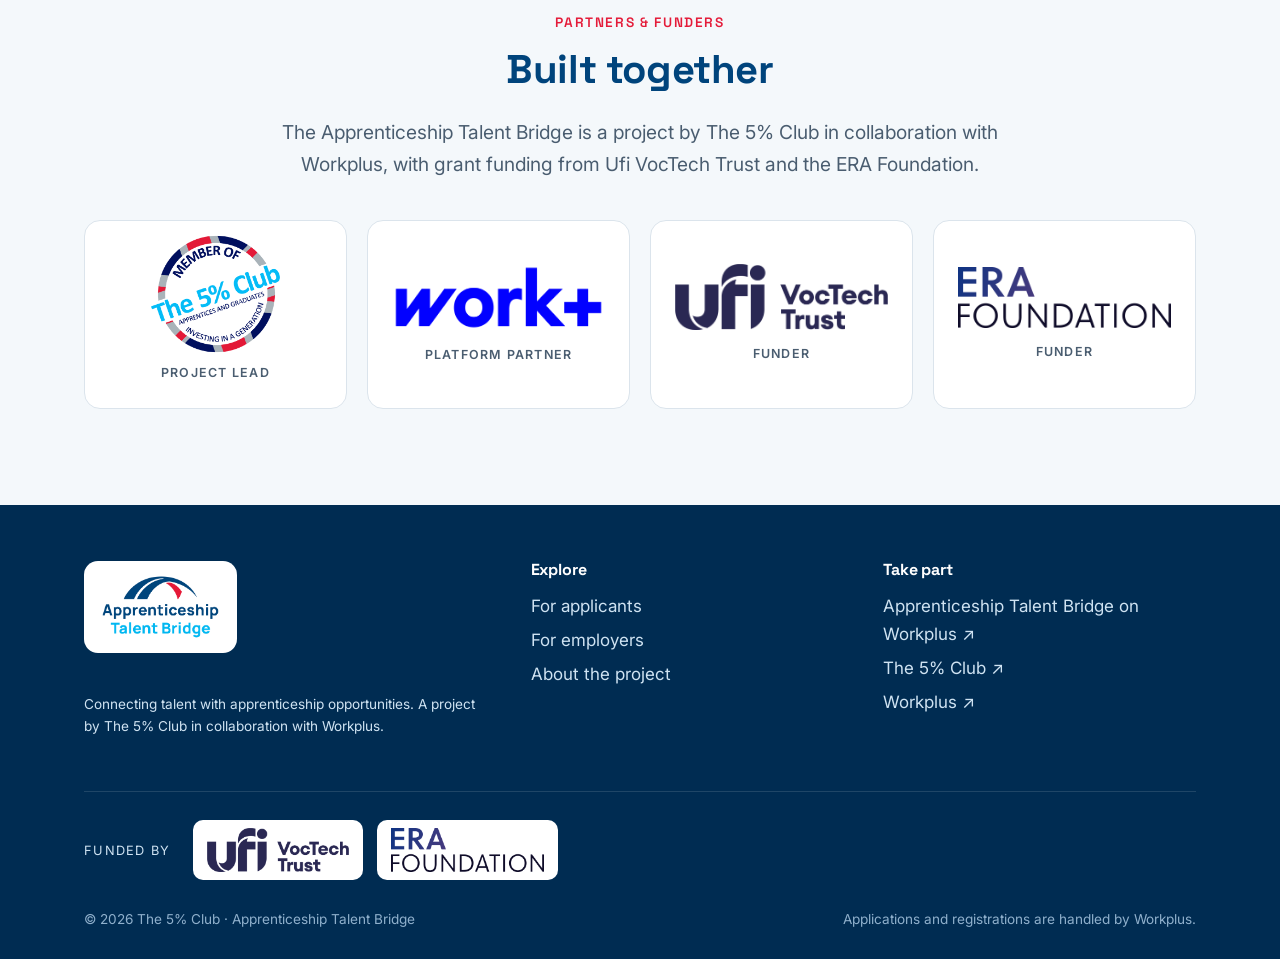
==== commit 2a0cd3da: "Move About next to Home in the header menu Co-Authored-By: Claude Opus 5.5 <noreply@anthropic.com>" ====
--- a/index.html
+++ b/index.html
@@ -24,9 +24,9 @@
       </button>
       <nav class="nav" id="site-nav" aria-label="Main">
         <a href="index.html" aria-current="page">Home</a>
+        <a href="about.html">About</a>
         <a href="applicants.html">For applicants</a>
         <a href="employers.html">For employers</a>
-        <a href="about.html">About</a>
         <a class="btn btn-primary" href="https://campaigns.workplus.app/atb" target="_blank" rel="noopener">Register here <span class="arrow" aria-hidden="true">→</span></a>
       </nav>
     </div>
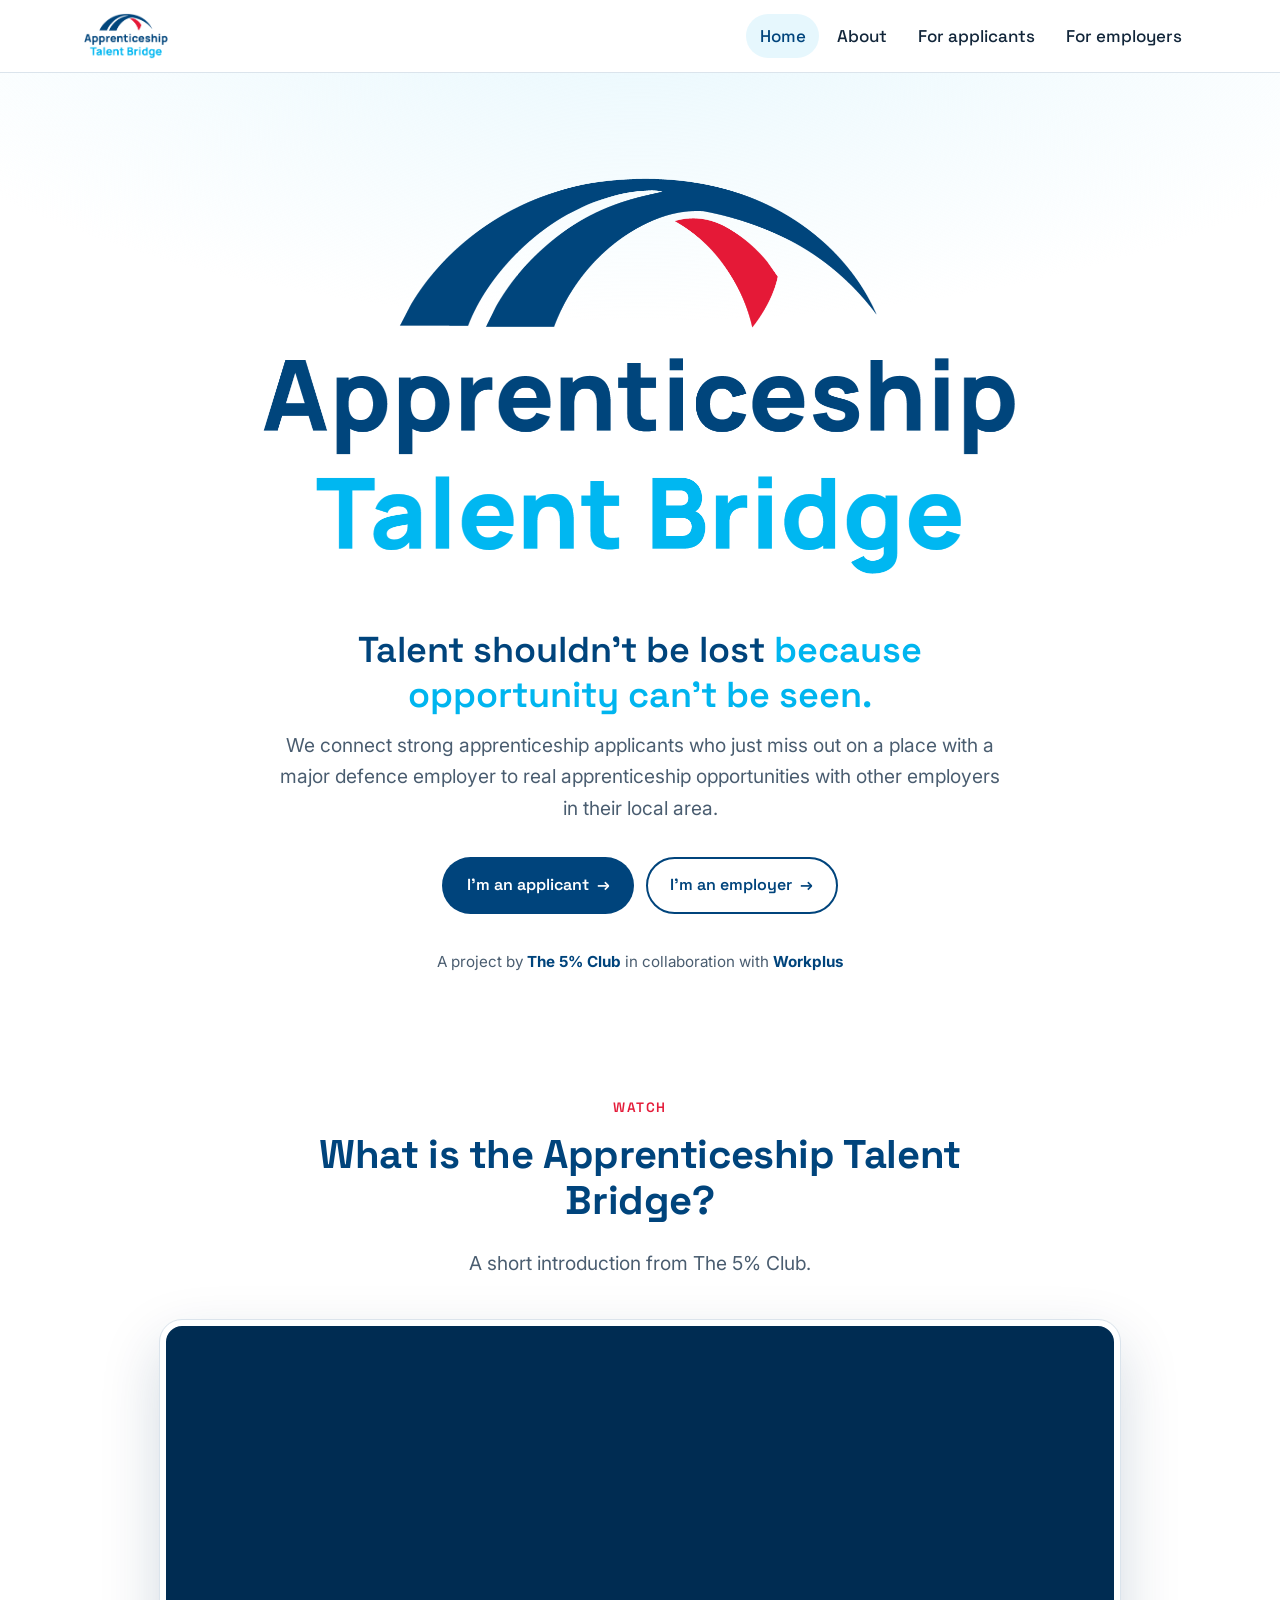
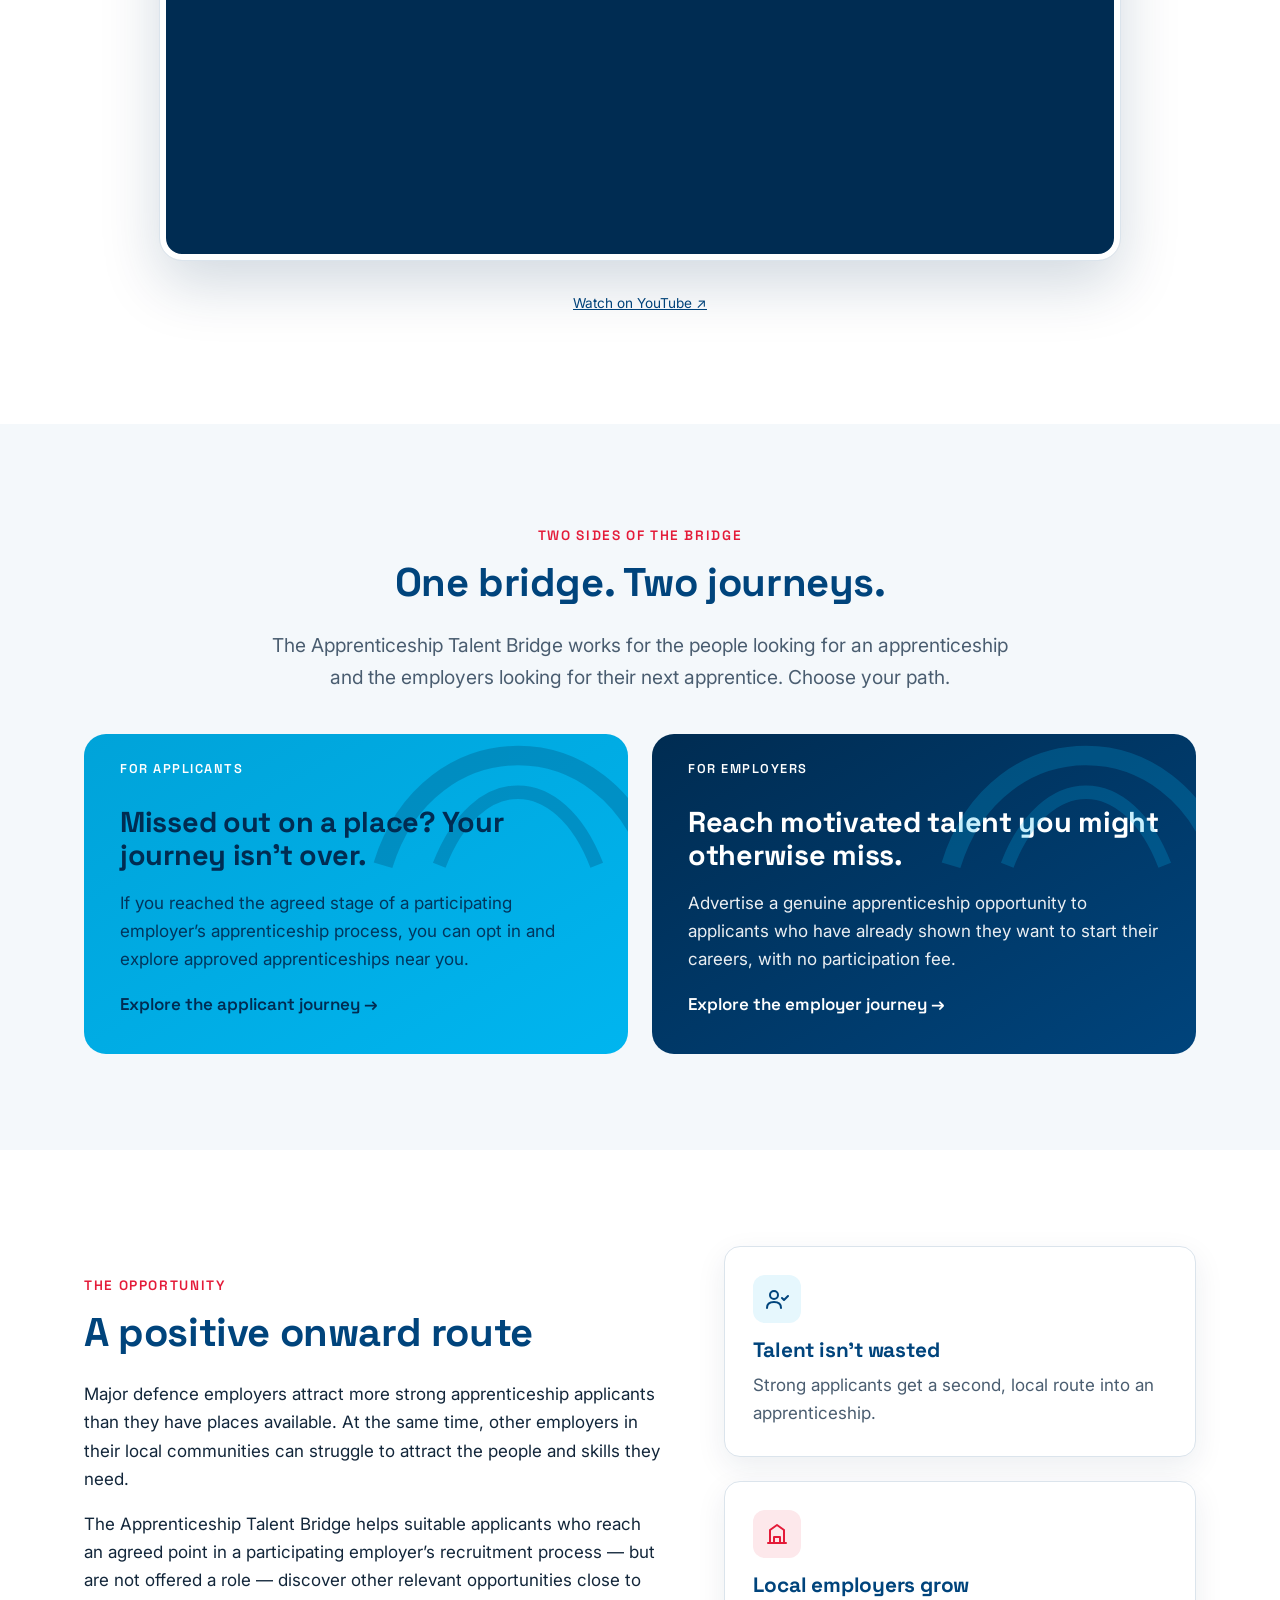
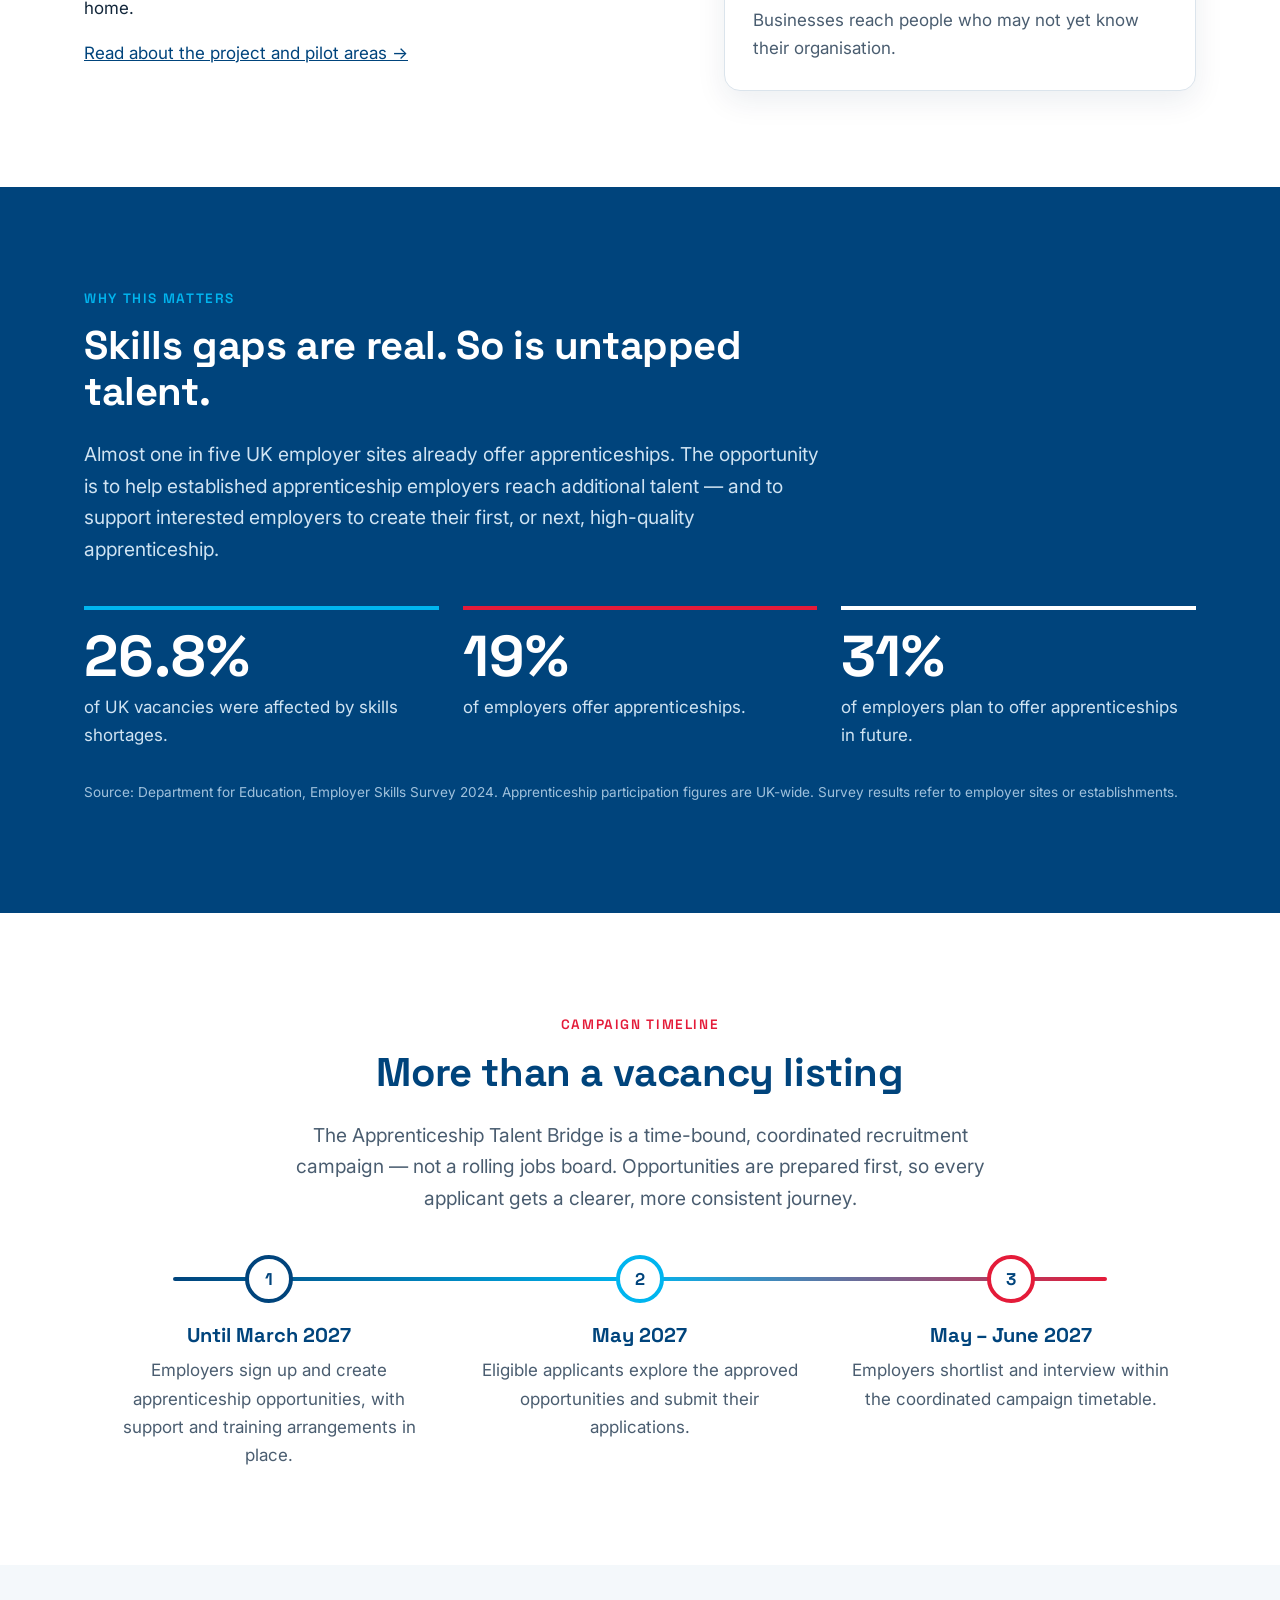
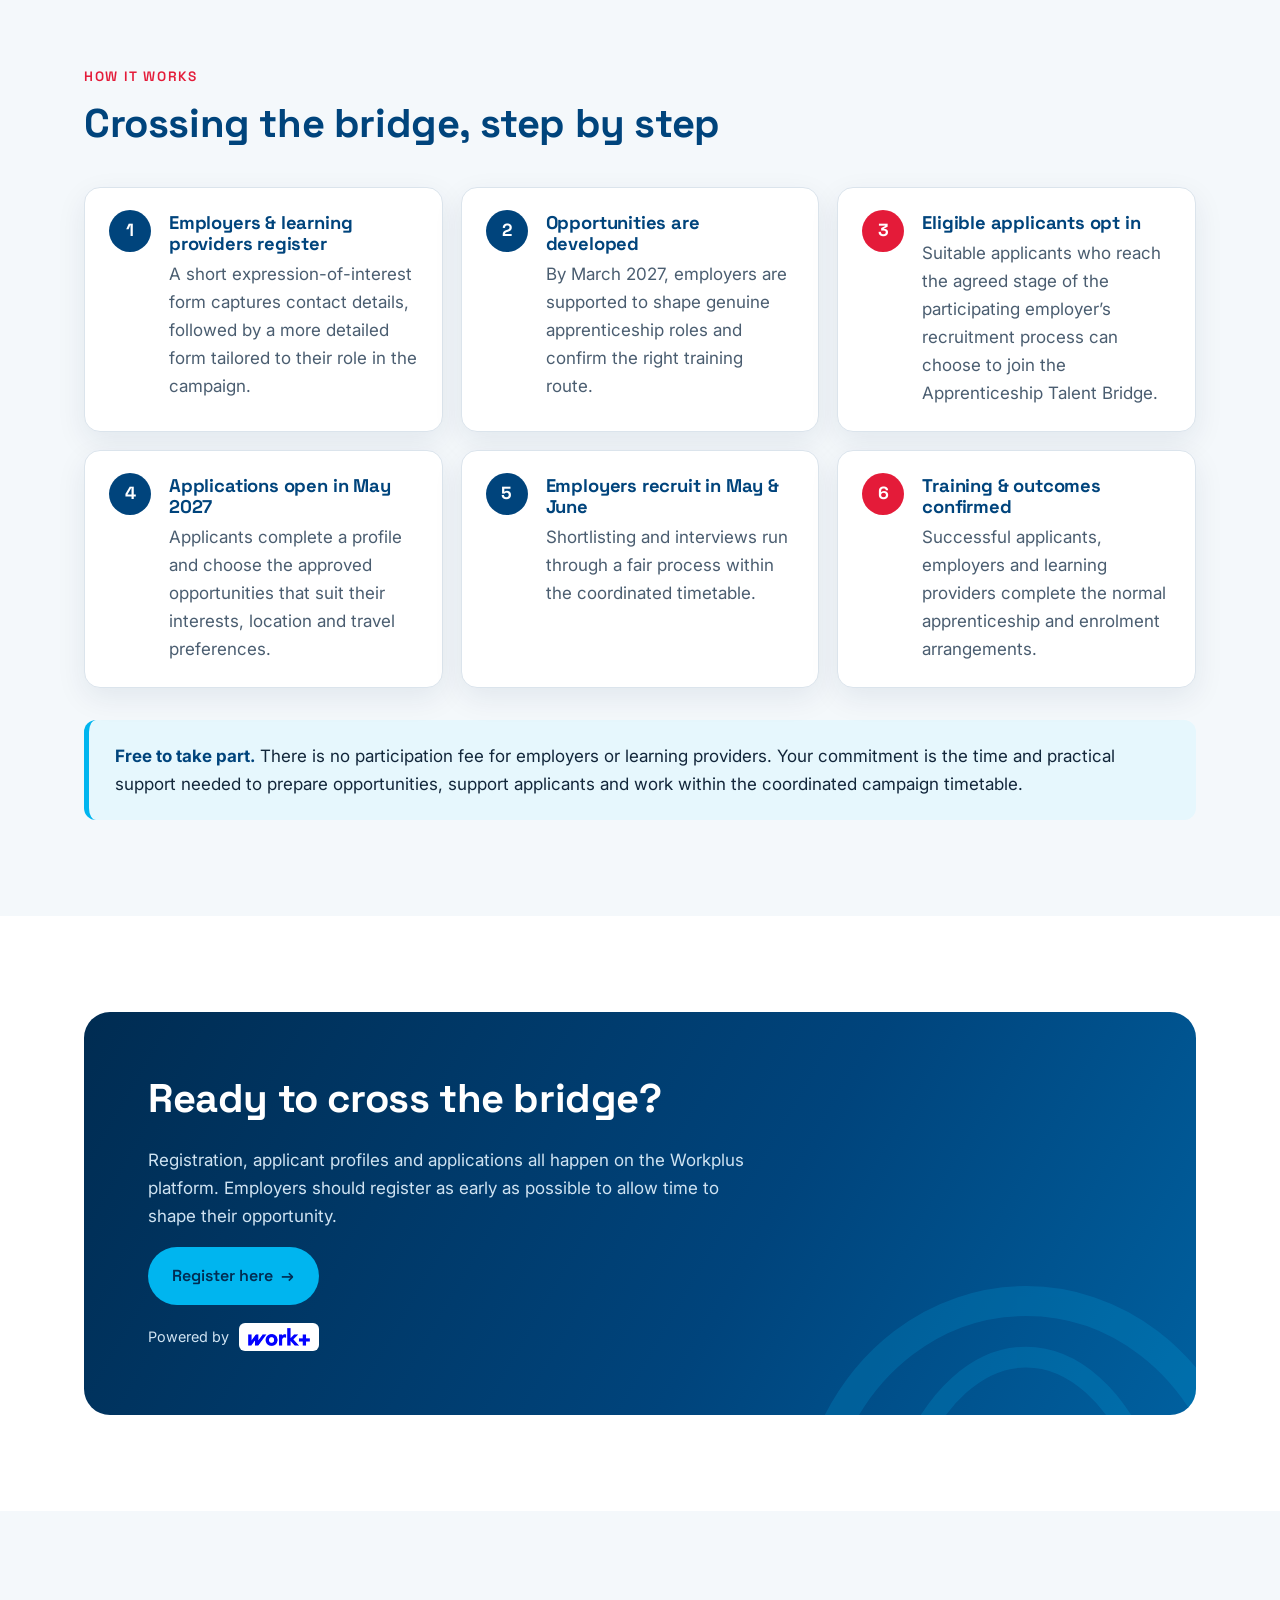
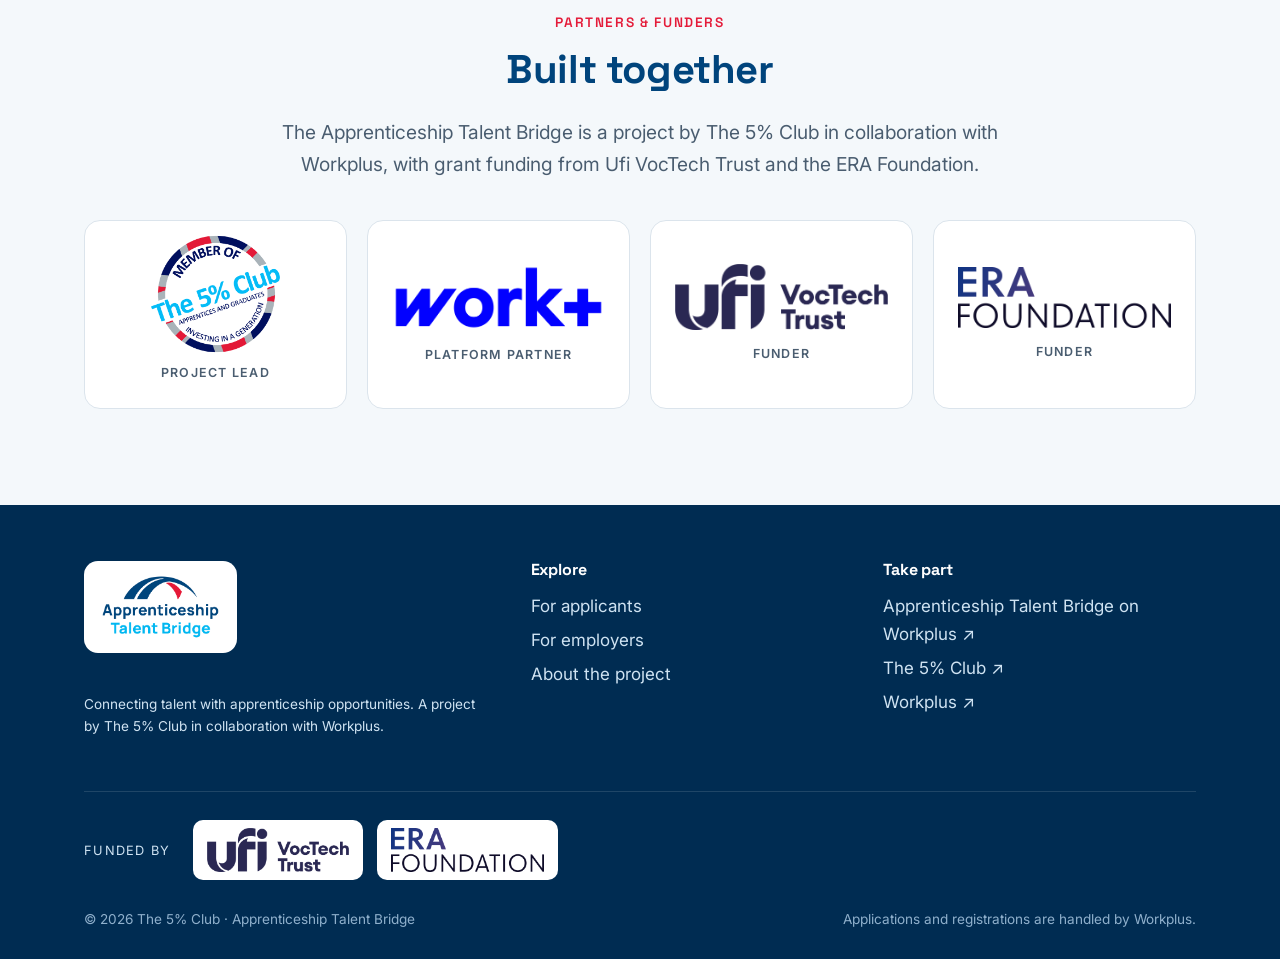
==== commit ca5844bd: "Remove Register here from menu and applicants page; shorten employer button - "Register here" button" ====
--- a/index.html
+++ b/index.html
@@ -27,7 +27,6 @@
         <a href="about.html">About</a>
         <a href="applicants.html">For applicants</a>
         <a href="employers.html">For employers</a>
-        <a class="btn btn-primary" href="https://campaigns.workplus.app/atb" target="_blank" rel="noopener">Register here <span class="arrow" aria-hidden="true">→</span></a>
       </nav>
     </div>
   </header>
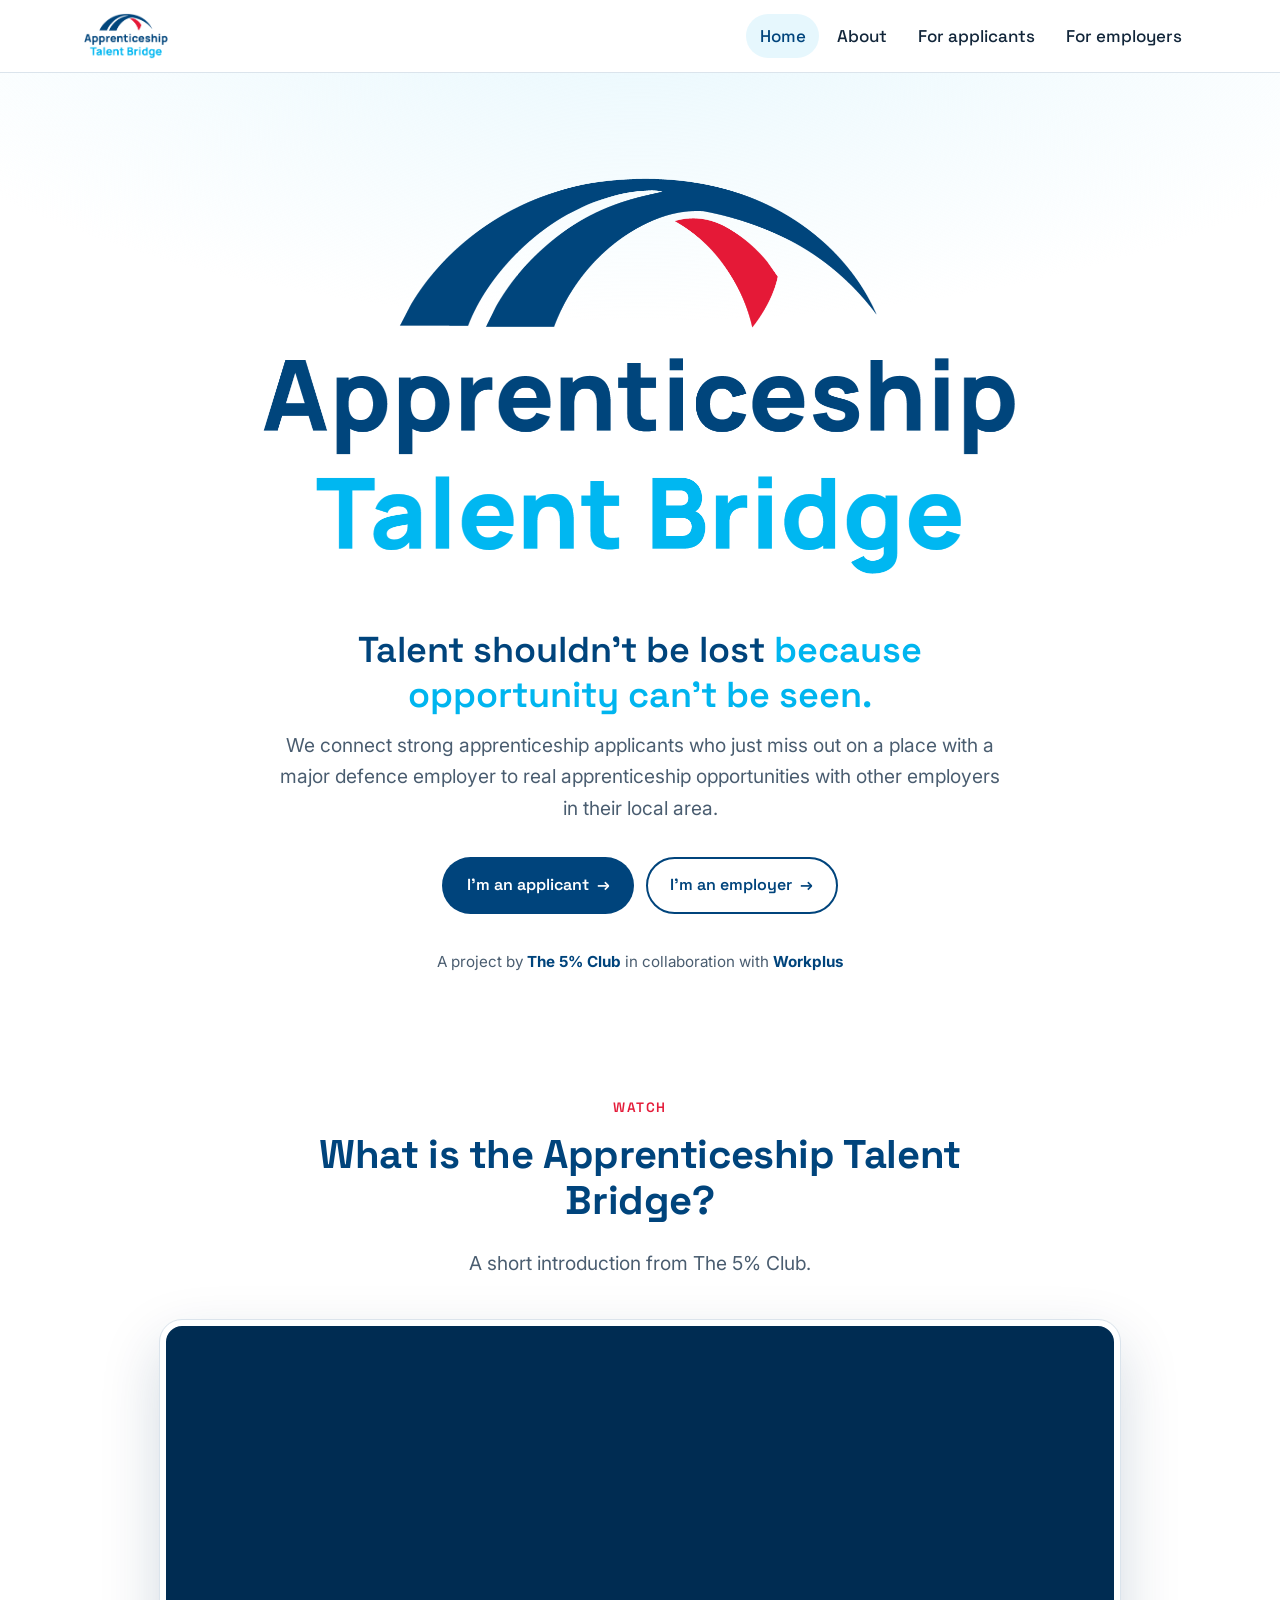
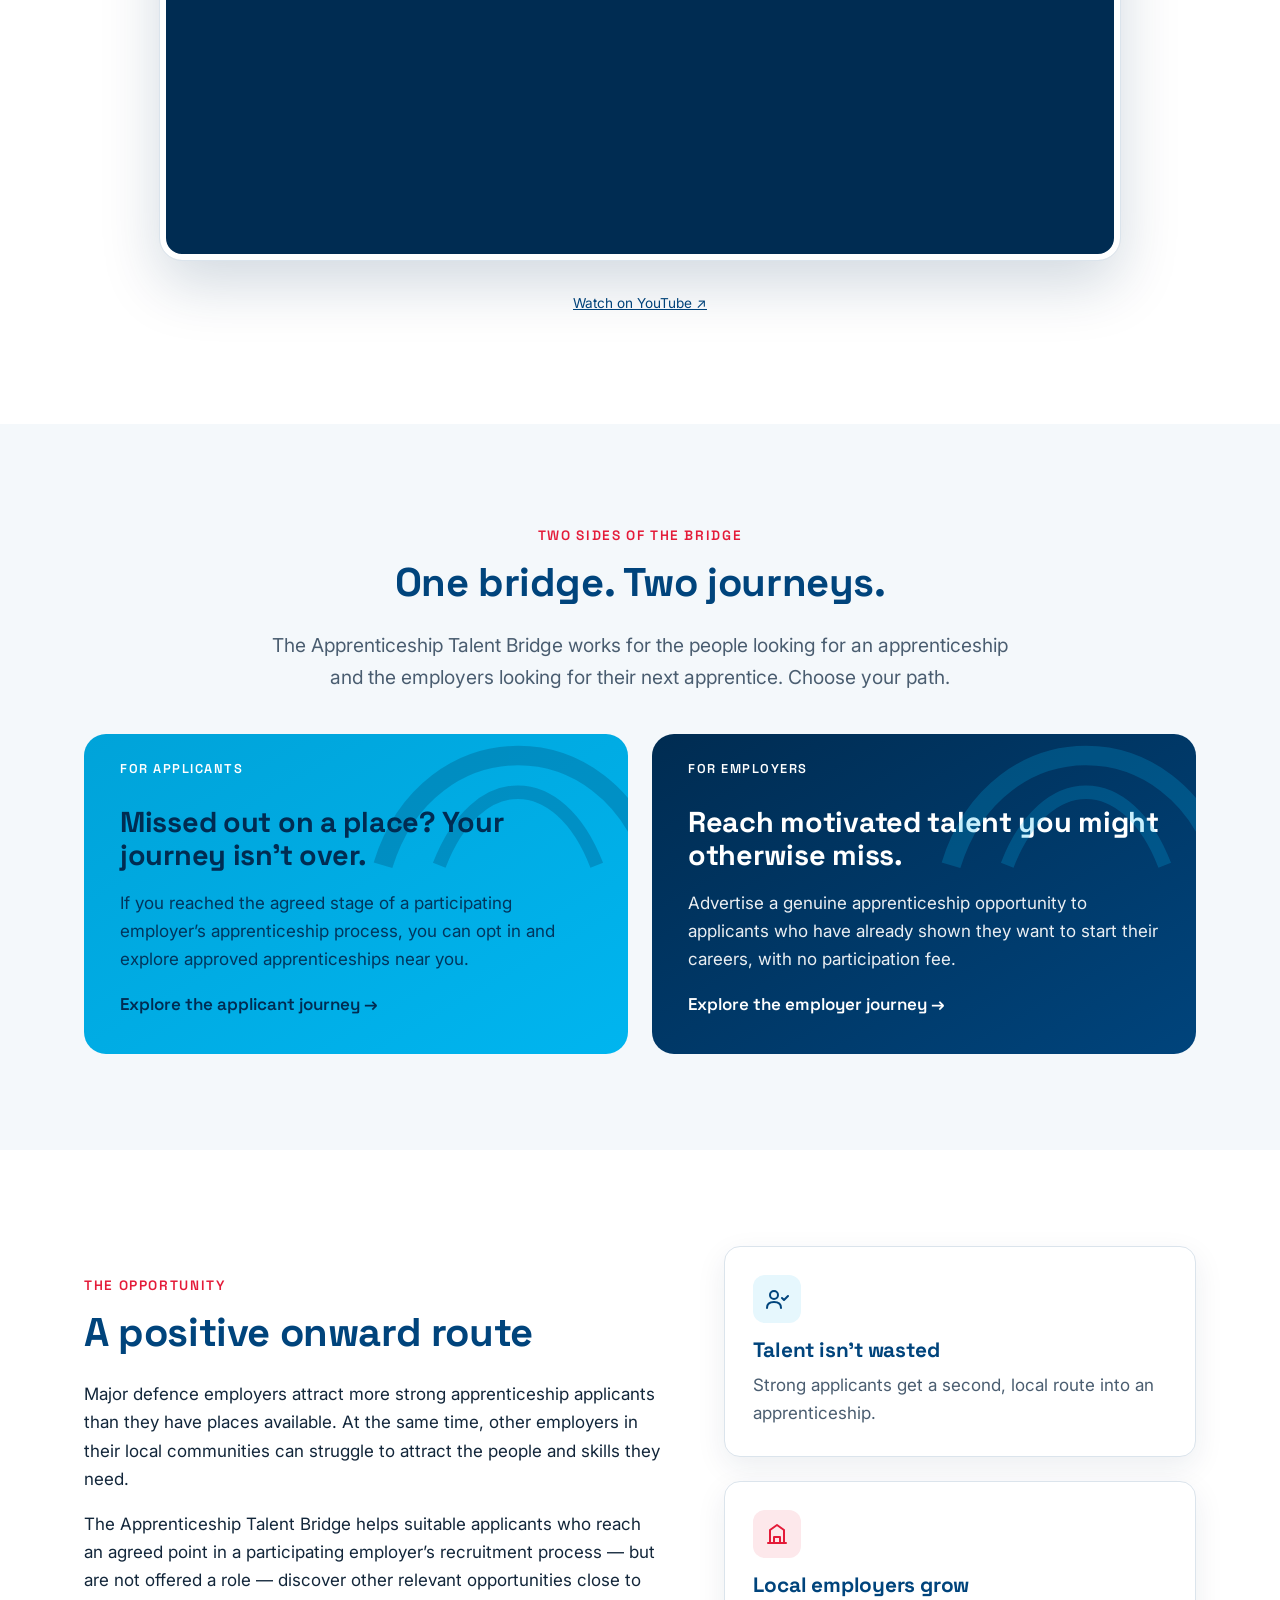
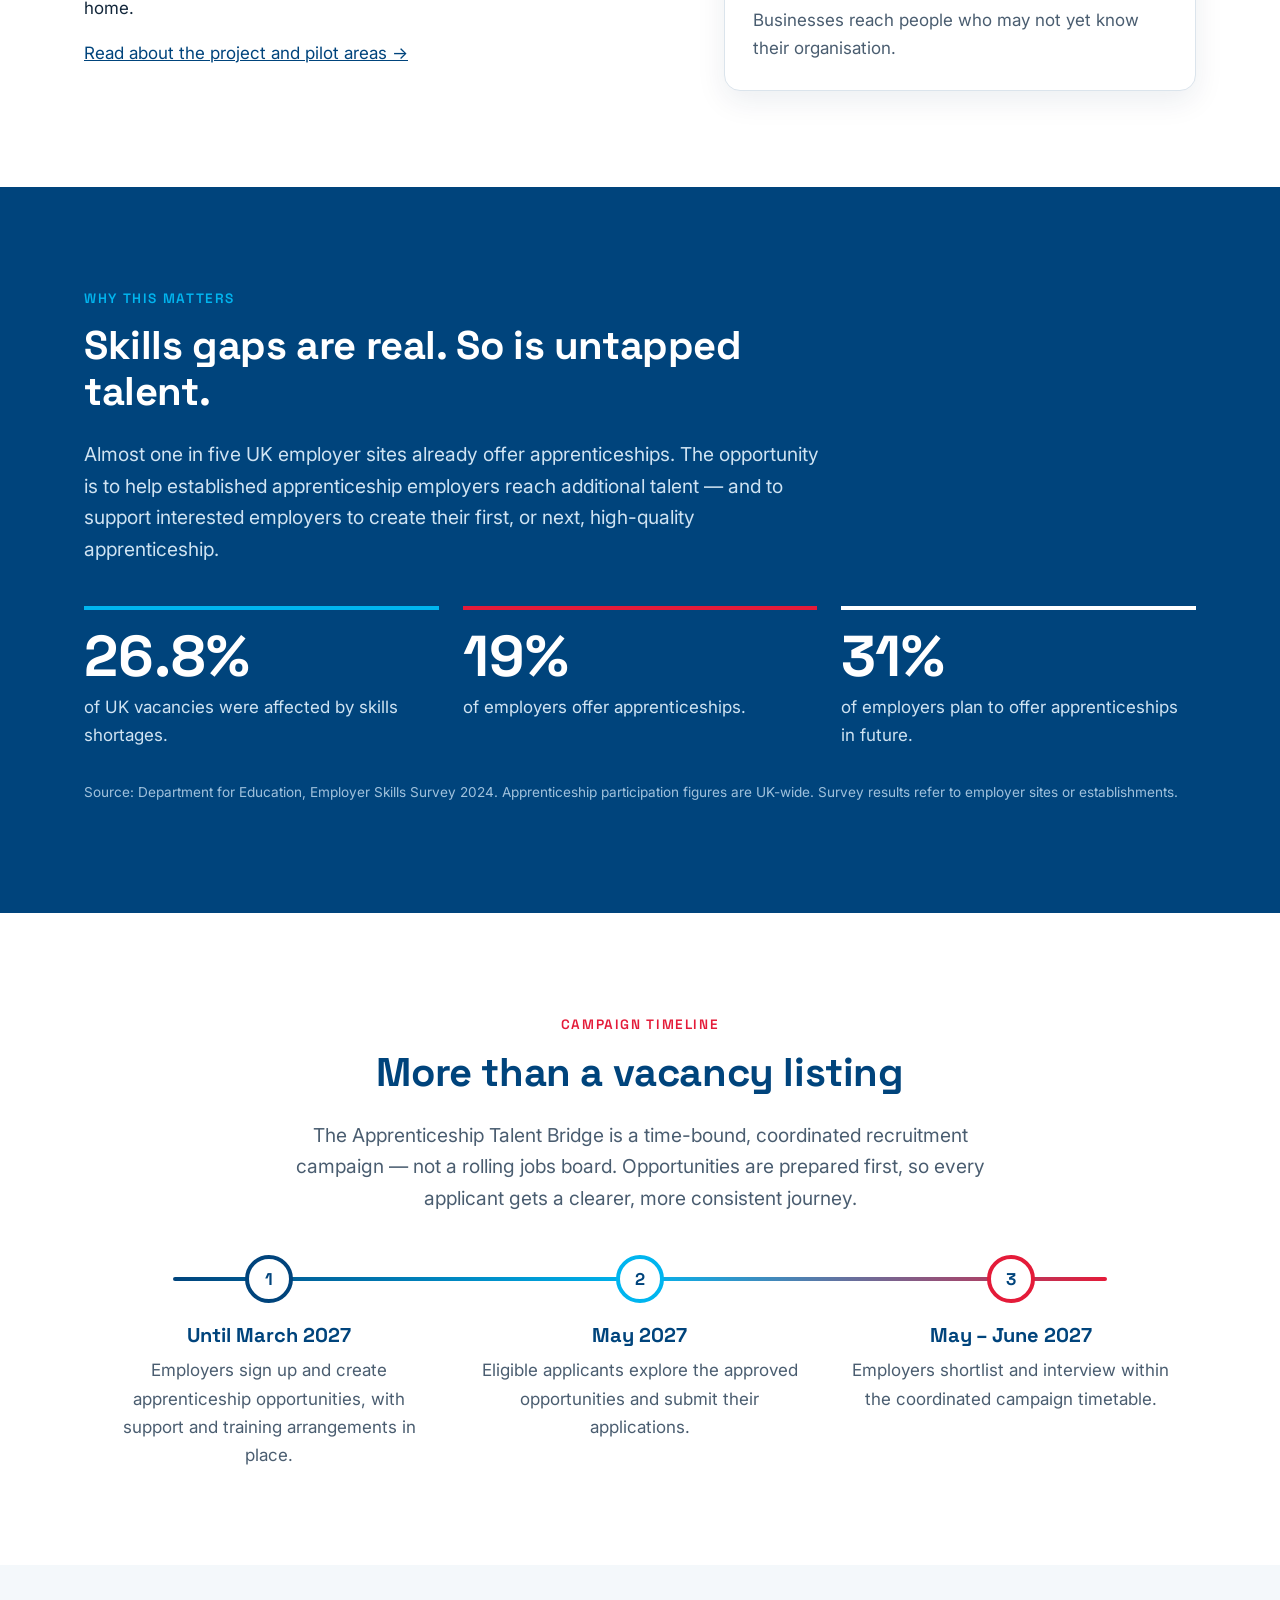
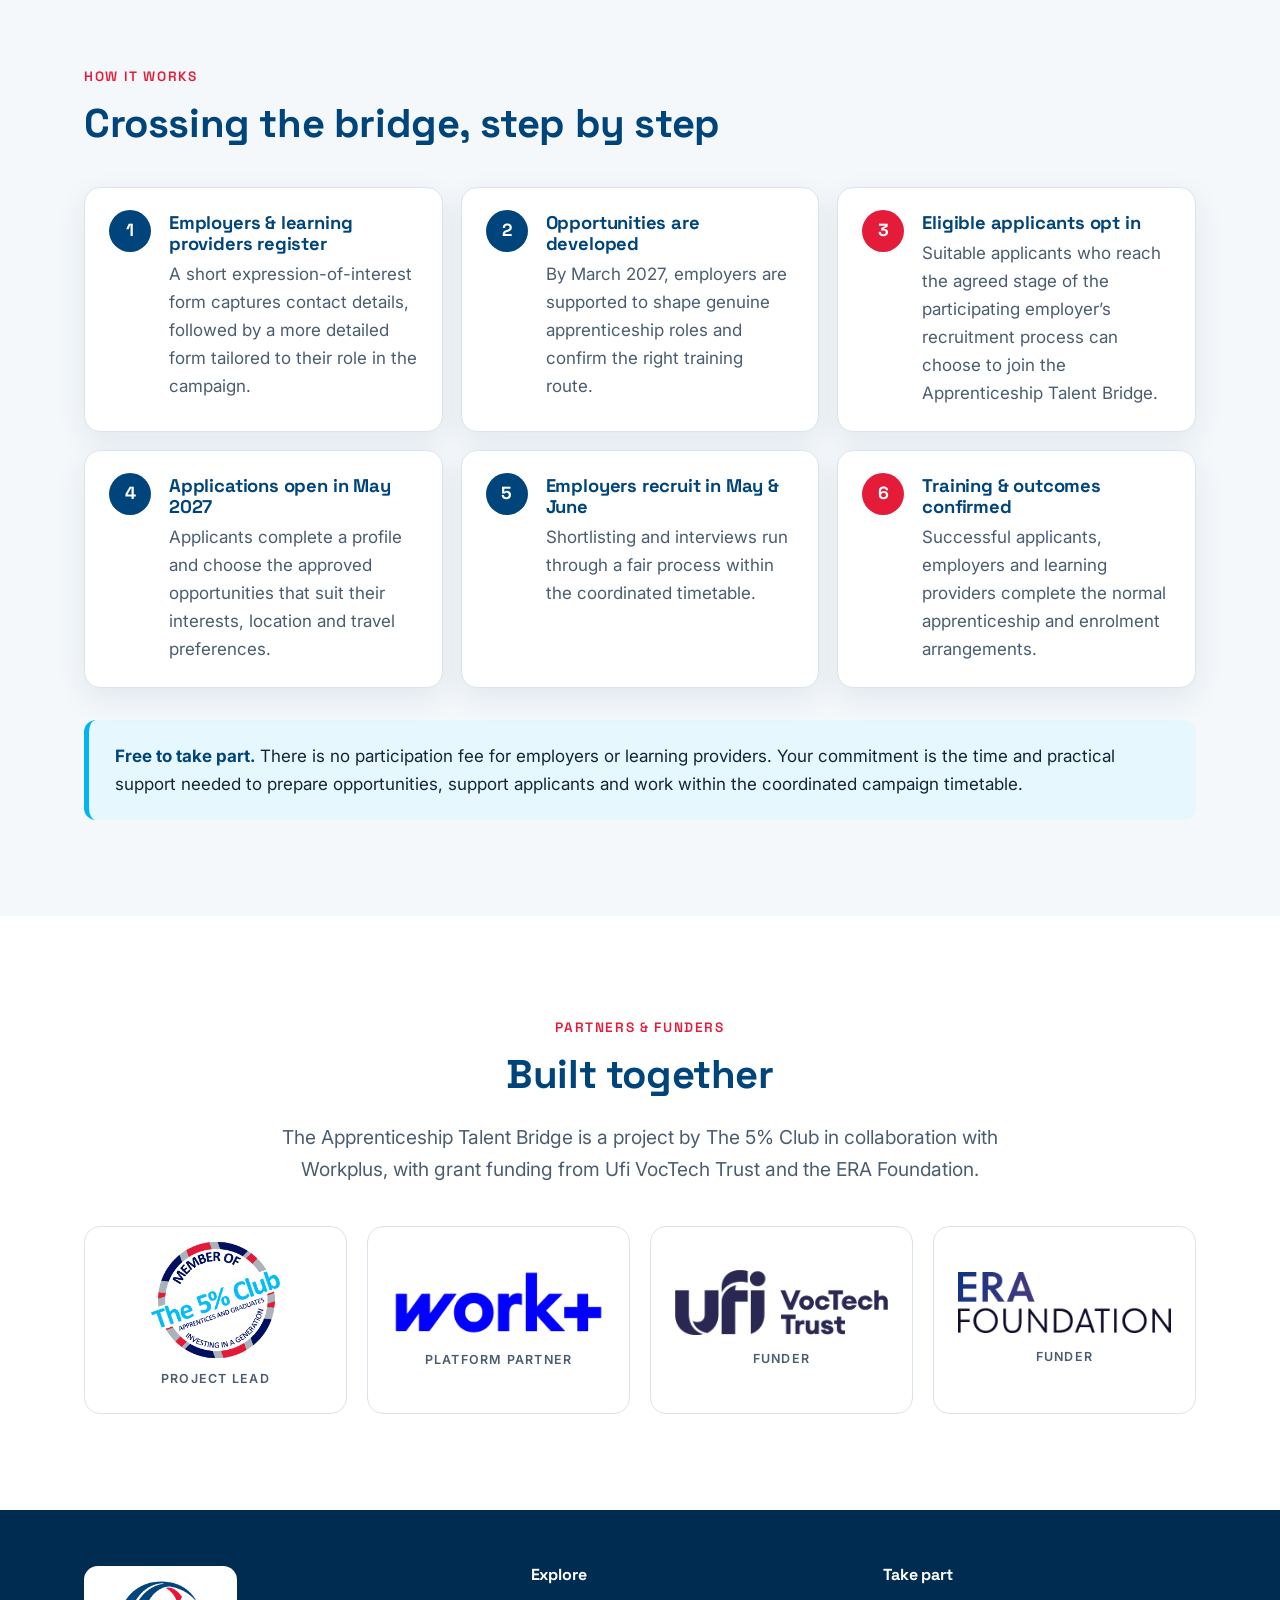
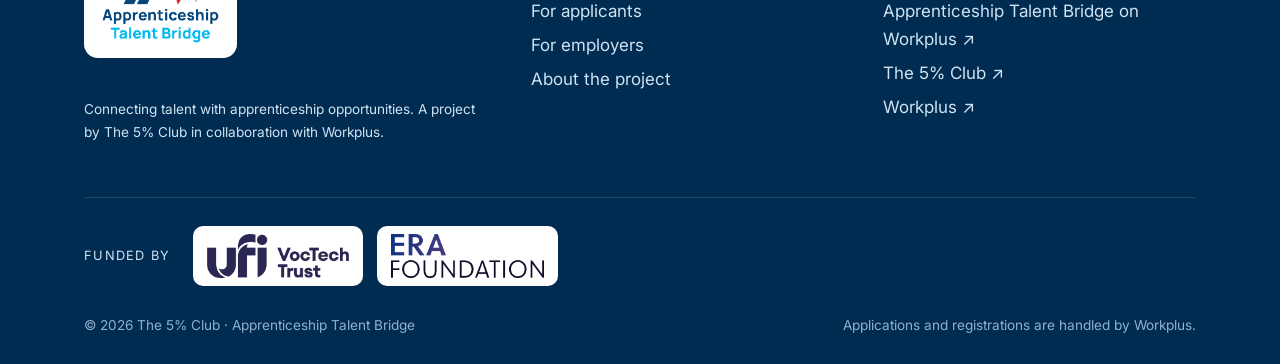
==== commit 2c7805fa: "Remove "Ready to cross the bridge?" box from home page - Removes the home page's last Register here " ====
--- a/index.html
+++ b/index.html
@@ -195,23 +195,8 @@
       </div>
     </section>
 
-    <!-- CTA -->
+    <!-- Partners -->
     <section class="section">
-      <div class="container">
-        <div class="cta-band" data-reveal>
-          <svg class="arch" viewBox="0 0 400 220" aria-hidden="true" style="color:#00b5ef"><path d="M20 215C80 20 320 20 380 215" fill="none" stroke="currentColor" stroke-width="26"/><path d="M95 215C145 85 255 85 305 215" fill="none" stroke="currentColor" stroke-width="18"/></svg>
-          <h2>Ready to cross the bridge?</h2>
-          <p>Registration, applicant profiles and applications all happen on the Workplus platform. Employers should register as early as possible to allow time to shape their opportunity.</p>
-          <div class="btn-row">
-            <a class="btn btn-sky" href="https://campaigns.workplus.app/atb" target="_blank" rel="noopener">Register here <span class="arrow" aria-hidden="true">→</span></a>
-          </div>
-          <div class="wp">Powered by <img src="assets/logos/workplus.webp" alt="Workplus"></div>
-        </div>
-      </div>
-    </section>
-
-    <!-- Partners -->
-    <section class="section alt">
       <div class="container">
         <div class="section-head center" data-reveal>
           <span class="eyebrow">Partners &amp; funders</span>
